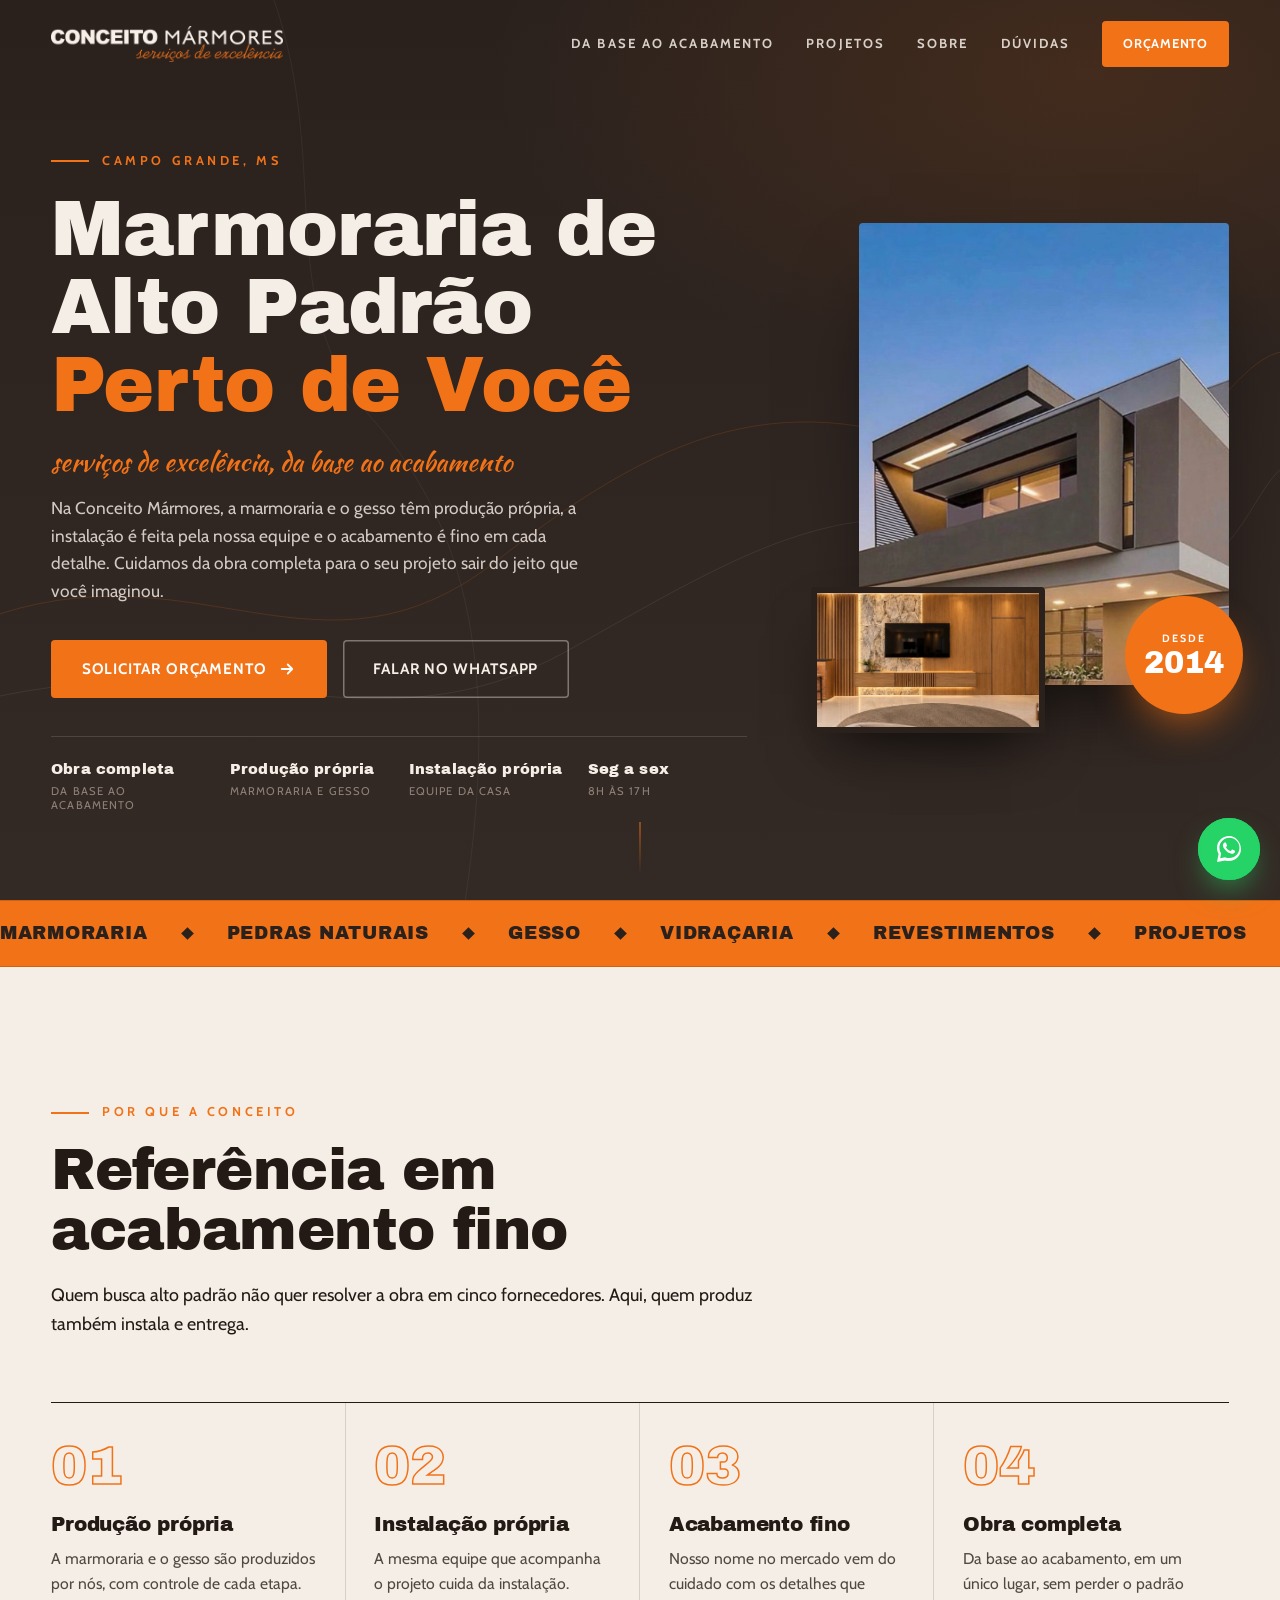
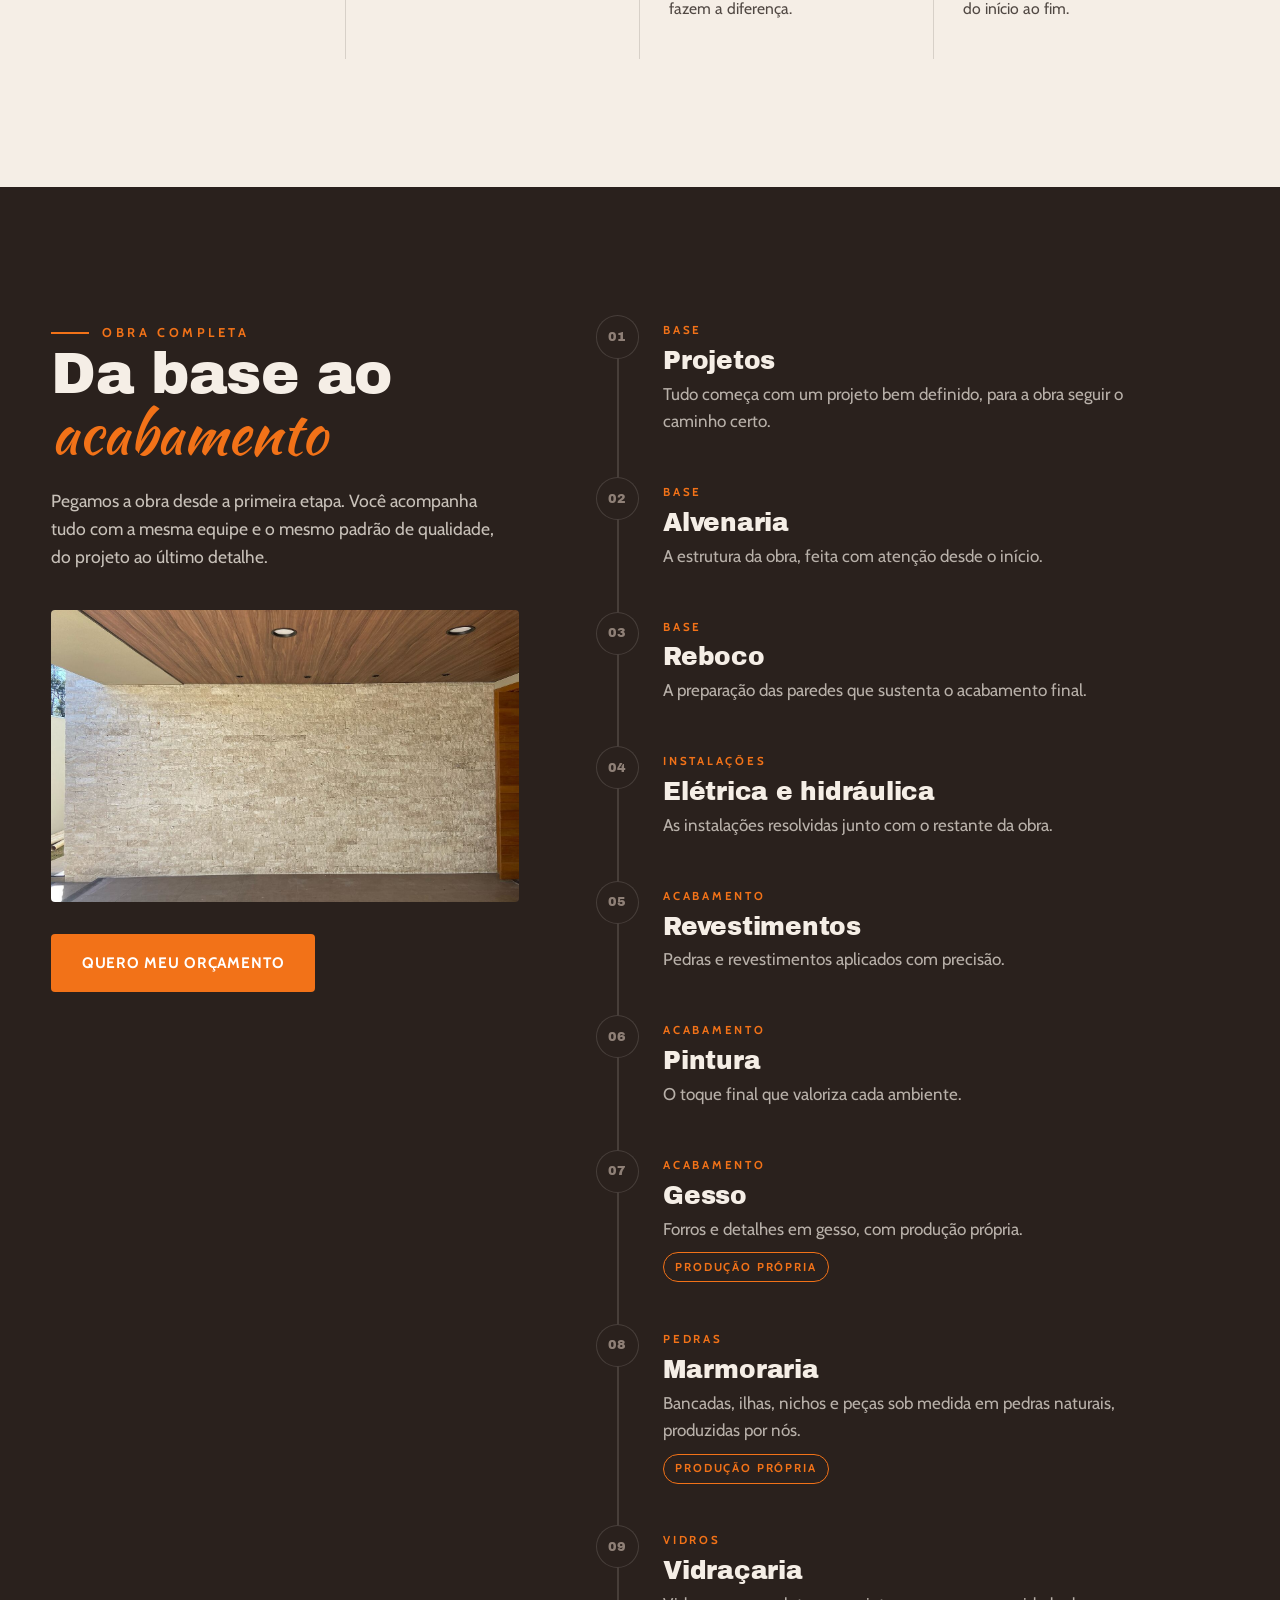
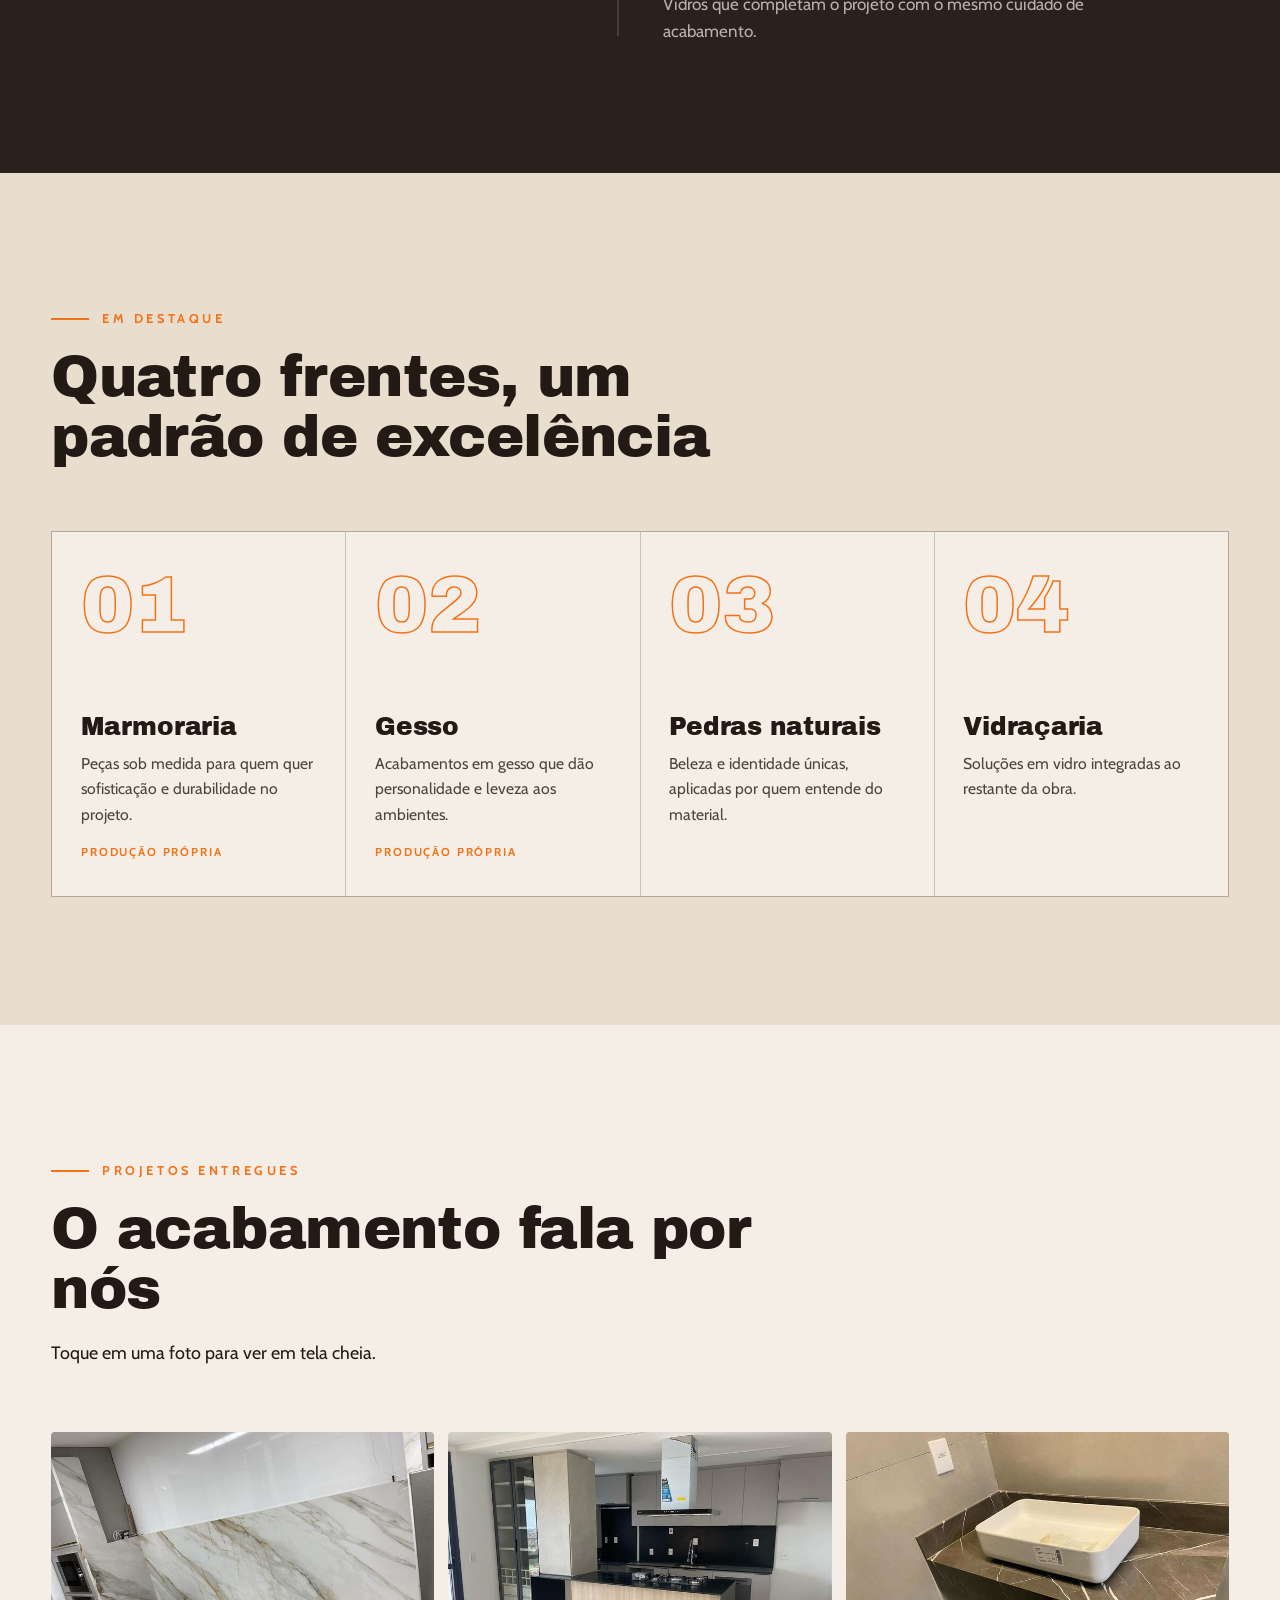
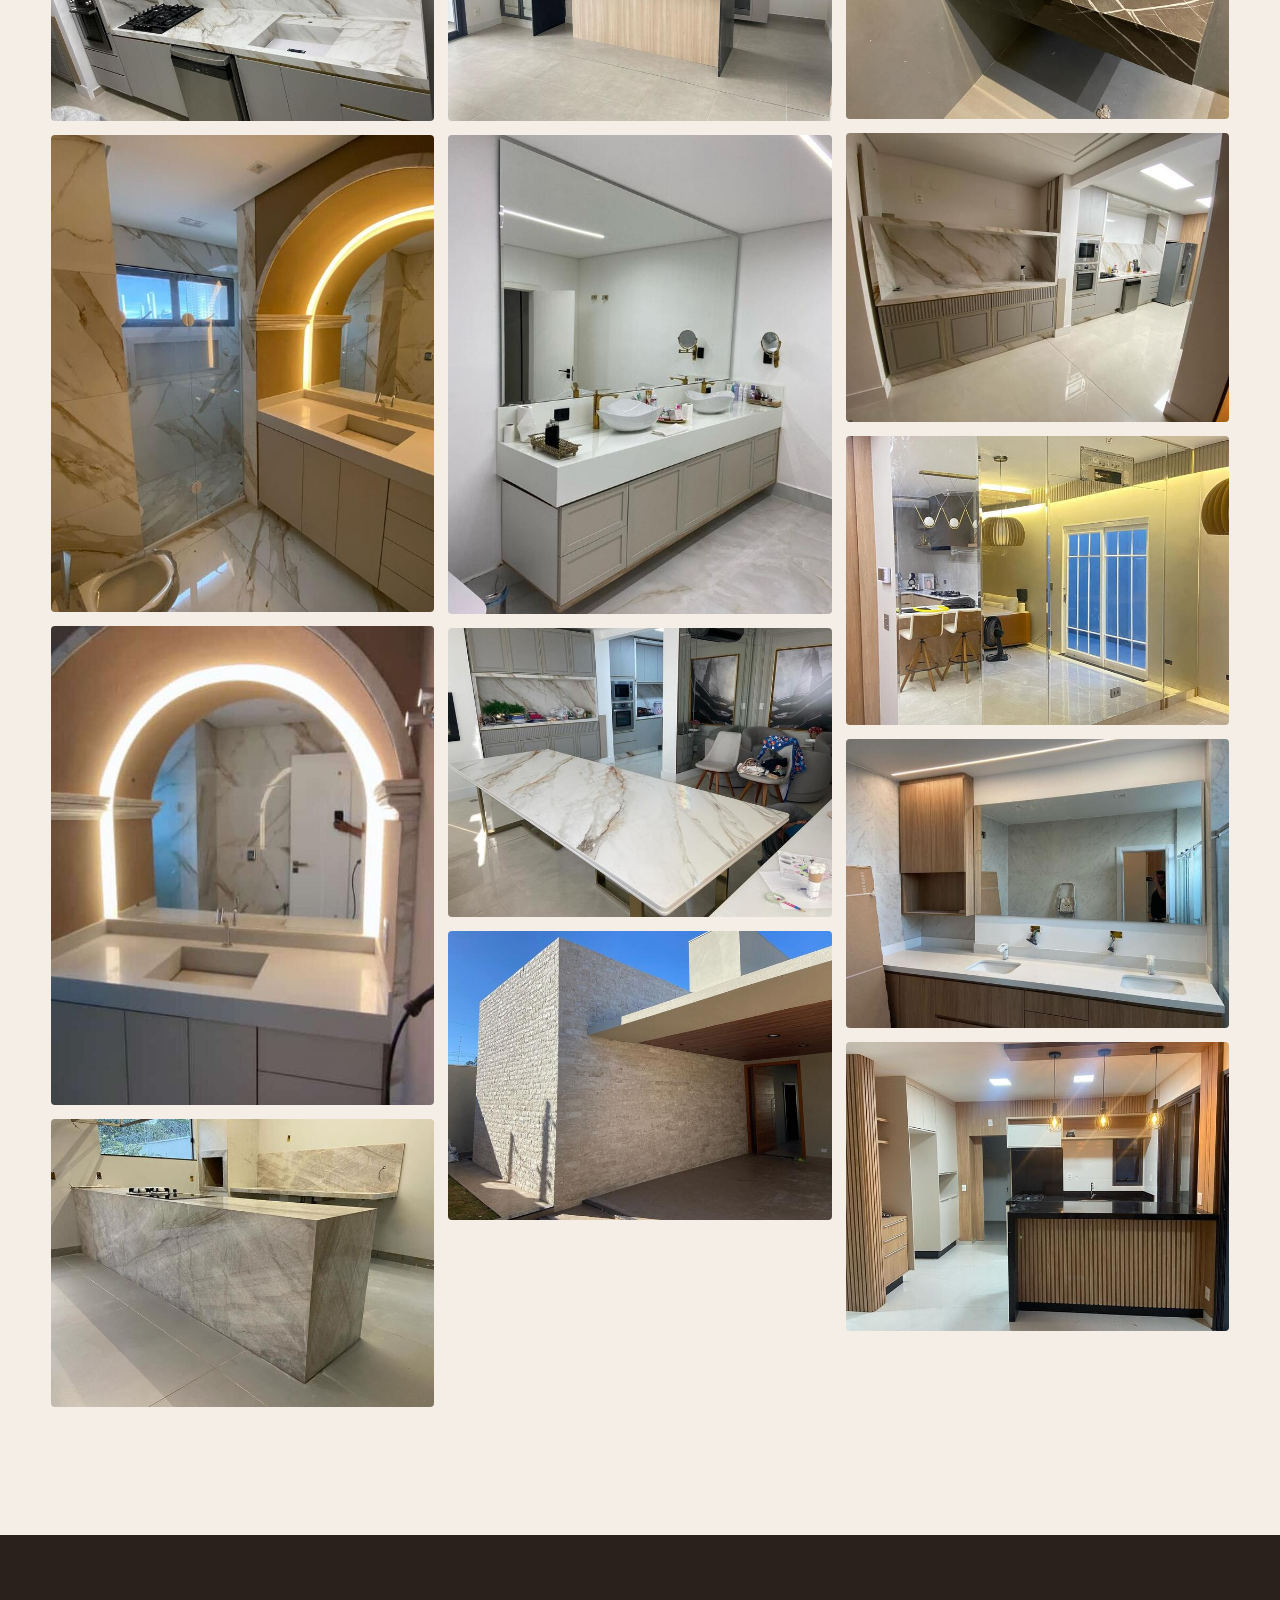
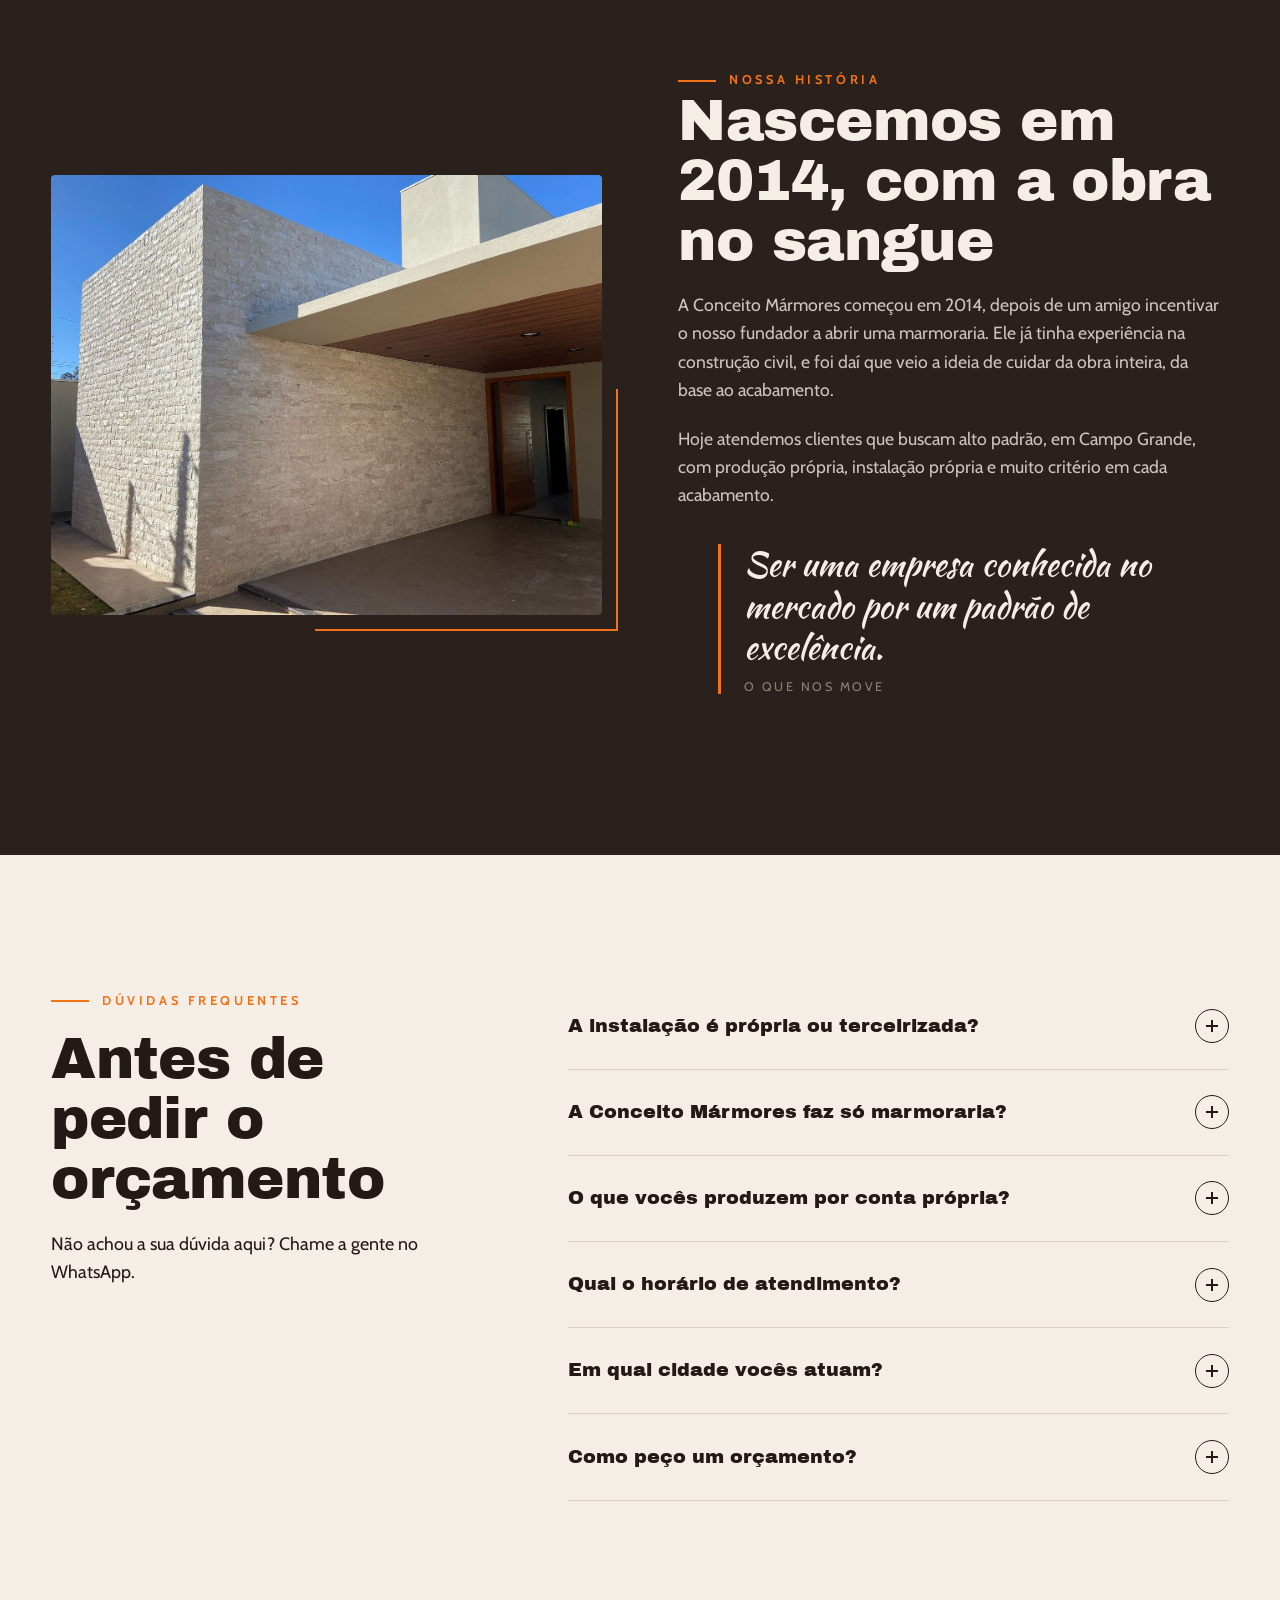
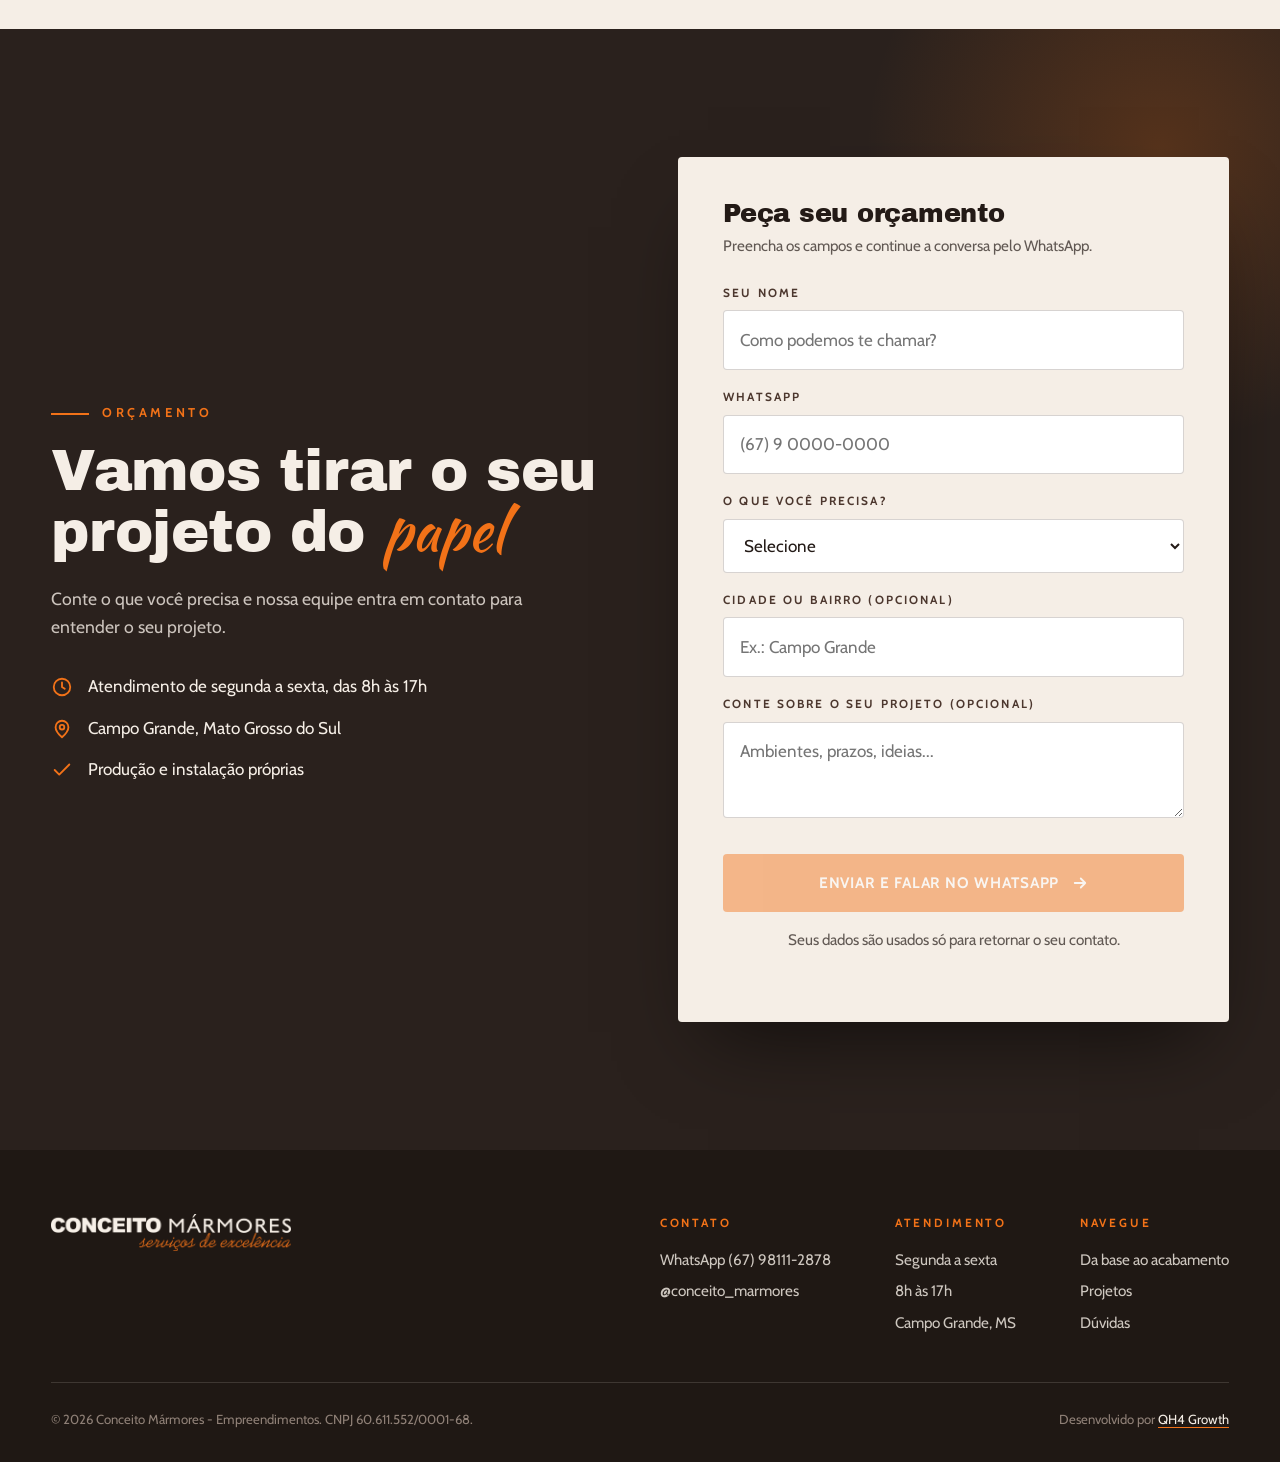
==== index.html @ f8ea87e0 "Add files via upload" ====
<!DOCTYPE html>
<html lang="pt-BR">
<head>
<meta charset="utf-8">
<meta name="viewport" content="width=device-width, initial-scale=1">

<!-- ==========================================================
     [QH4 SLOT 1] GOOGLE TAG MANAGER (HEAD)
     COLE AQUI o script do GTM (o primeiro bloco que o GTM fornece).
     Exemplo:
     <script>(function(w,d,s,l,i){w[l]=w[l]||[];w[l].push({'gtm.start':
     new Date().getTime(),event:'gtm.js'});var f=d.getElementsByTagName(s)[0],
     j=d.createElement(s),dl=l!='dataLayer'?'&l='+l:'';j.async=true;j.src=
     'https://www.googletagmanager.com/gtm.js?id='+i+dl;f.parentNode.insertBefore(j,f);
     })(window,document,'script','dataLayer','GTM-XXXXXXX');</script>
     ========================================================== -->

<!-- ==========================================================
     [QH4 SLOT 2] VERIFICAÇÕES DE DOMÍNIO
     COLE AQUI as metas de verificação (Google Search Console, Meta Business, etc.).
     Exemplo:
     <meta name="google-site-verification" content="XXXXXXXXXXXXXXXX">
     <meta name="facebook-domain-verification" content="XXXXXXXXXXXXXXXX">
     ========================================================== -->

<!-- ==========================================================
     [QH4 SLOT 3] META PIXEL (direto, só se NÃO usar o GTM)
     COLE AQUI o código base do Pixel.
     Exemplo:
     <script>!function(f,b,e,v,n,t,s){...}(window,document,'script','https://connect.facebook.net/en_US/fbevents.js');
     fbq('init','000000000000000');fbq('track','PageView');</script>
     ========================================================== -->

<!-- ==========================================================
     [QH4 SLOT 4] GTAG GOOGLE ADS / GA4 (direto, só se NÃO usar o GTM)
     COLE AQUI o snippet do gtag.
     Exemplo:
     <script async src="https://www.googletagmanager.com/gtag/js?id=AW-XXXXXXXXX"></script>
     <script>window.dataLayer=window.dataLayer||[];function gtag(){dataLayer.push(arguments)}
     gtag('js',new Date());gtag('config','AW-XXXXXXXXX');</script>
     ========================================================== -->

<title>Marmoraria de Alto Padrão em Campo Grande MS | Conceito Mármores</title>
<meta name="description" content="Marmoraria de alto padrão perto de você em Campo Grande, MS. Conceito Mármores: produção própria, instalação própria e obra completa da base ao acabamento. Peça seu orçamento.">
<link rel="canonical" href="https://www.conceitomarmores.com.br/">
<meta name="robots" content="index, follow, max-image-preview:large">
<meta name="theme-color" content="#2a211d">
<meta name="author" content="Conceito Mármores">

<!-- Open Graph / Twitter -->
<meta property="og:type" content="website">
<meta property="og:locale" content="pt_BR">
<meta property="og:site_name" content="Conceito Mármores">
<meta property="og:title" content="Marmoraria de Alto Padrão em Campo Grande MS | Conceito Mármores">
<meta property="og:description" content="Produção própria, instalação própria e obra completa da base ao acabamento. Peça seu orçamento com a Conceito Mármores.">
<meta property="og:url" content="https://www.conceitomarmores.com.br/">
<meta property="og:image" content="https://www.conceitomarmores.com.br/assets/img/og-image.jpg">
<meta property="og:image:width" content="1200">
<meta property="og:image:height" content="630">
<meta property="og:image:alt" content="Conceito Mármores, serviços de excelência em Campo Grande MS">
<meta name="twitter:card" content="summary_large_image">
<meta name="twitter:title" content="Marmoraria de Alto Padrão em Campo Grande MS | Conceito Mármores">
<meta name="twitter:description" content="Produção própria, instalação própria e obra completa da base ao acabamento.">
<meta name="twitter:image" content="https://www.conceitomarmores.com.br/assets/img/og-image.jpg">

<link rel="icon" type="image/svg+xml" href="assets/img/favicon.svg">
<link rel="icon" type="image/png" sizes="32x32" href="assets/img/favicon-32.png">
<link rel="apple-touch-icon" href="assets/img/apple-touch-icon.png">
<link rel="manifest" href="site.webmanifest">

<link rel="preconnect" href="https://fonts.googleapis.com">
<link rel="preconnect" href="https://fonts.gstatic.com" crossorigin>
<link href="https://fonts.googleapis.com/css2?family=Archivo+Black&family=Cabin:wght@400;500;700&family=Kaushan+Script&display=swap" rel="stylesheet">
<link rel="preload" as="image" href="assets/img/fachada-alto-padrao.jpg" fetchpriority="high">
<link rel="stylesheet" href="assets/css/style.css">

<script type="application/ld+json">
{
  "@context": "https://schema.org",
  "@type": "HomeAndConstructionBusiness",
  "name": "Conceito Mármores",
  "alternateName": "Conceito Mármores - Empreendimentos",
  "description": "Marmoraria de alto padrão em Campo Grande, MS, com produção própria, instalação própria e obra completa da base ao acabamento.",
  "url": "https://www.conceitomarmores.com.br/",
  "logo": "https://www.conceitomarmores.com.br/assets/img/logo-conceito-marmores.png",
  "image": "https://www.conceitomarmores.com.br/assets/img/og-image.jpg",
  "telephone": "+55-67-98111-2878",
  "foundingDate": "2014",
  "taxID": "60.611.552/0001-68",
  "address": { "@type": "PostalAddress", "addressLocality": "Campo Grande", "addressRegion": "MS", "addressCountry": "BR" },
  "areaServed": { "@type": "City", "name": "Campo Grande" },
  "openingHoursSpecification": [{ "@type": "OpeningHoursSpecification", "dayOfWeek": ["Monday","Tuesday","Wednesday","Thursday","Friday"], "opens": "08:00", "closes": "17:00" }],
  "sameAs": ["https://www.instagram.com/conceito_marmores/"],
  "knowsAbout": ["Marmoraria", "Pedras naturais", "Gesso", "Vidraçaria", "Revestimentos"]
}
</script>
<script type="application/ld+json">
{
  "@context": "https://schema.org",
  "@type": "FAQPage",
  "mainEntity": [
    { "@type": "Question", "name": "A instalação é própria ou terceirizada?", "acceptedAnswer": { "@type": "Answer", "text": "A instalação é própria. A equipe da Conceito Mármores cuida da instalação, o que mantém o acabamento fino do início ao fim." } },
    { "@type": "Question", "name": "A Conceito Mármores faz só marmoraria?", "acceptedAnswer": { "@type": "Answer", "text": "Não. Além da marmoraria, atuamos na obra completa, da base ao acabamento: projetos, alvenaria, reboco, revestimentos, elétrica, hidráulica, pintura, gesso, marmoraria e vidraçaria." } },
    { "@type": "Question", "name": "O que a Conceito Mármores produz por conta própria?", "acceptedAnswer": { "@type": "Answer", "text": "A marmoraria e o gesso têm produção própria." } },
    { "@type": "Question", "name": "Qual o horário de atendimento?", "acceptedAnswer": { "@type": "Answer", "text": "Atendemos de segunda a sexta, das 8h às 17h." } },
    { "@type": "Question", "name": "Em qual cidade a Conceito Mármores atua?", "acceptedAnswer": { "@type": "Answer", "text": "Somos de Campo Grande, Mato Grosso do Sul." } },
    { "@type": "Question", "name": "Como peço um orçamento?", "acceptedAnswer": { "@type": "Answer", "text": "Preencha o formulário da página ou chame no WhatsApp. Nossa equipe responde com as próximas etapas." } }
  ]
}
</script>
</head>
<body>

<!-- ==========================================================
     [QH4 SLOT 5] GOOGLE TAG MANAGER (NOSCRIPT)
     COLE AQUI o bloco <noscript> do GTM, logo após a abertura do body.
     Exemplo:
     <noscript><iframe src="https://www.googletagmanager.com/ns.html?id=GTM-XXXXXXX"
     height="0" width="0" style="display:none;visibility:hidden"></iframe></noscript>
     ========================================================== -->

<header class="header">
  <div class="wrap header__in">
    <a class="header__logo" href="#topo" aria-label="Conceito Mármores, ir para o topo">
      <img src="assets/img/logo-conceito-marmores-claro.png" alt="Conceito Mármores, serviços de excelência" width="1000" height="153">
    </a>
    <button class="burger" aria-label="Abrir menu" aria-expanded="false" aria-controls="menu"><span></span><span></span><span></span></button>
    <nav class="nav" id="menu" aria-label="Principal">
      <a href="#servicos">Da base ao acabamento</a>
      <a href="#projetos">Projetos</a>
      <a href="#sobre">Sobre</a>
      <a href="#duvidas">Dúvidas</a>
      <a class="btn" href="#orcamento">Orçamento</a>
    </nav>
  </div>
</header>

<main id="topo">

  <!-- HERO -->
  <section class="hero">
    <svg class="vein" viewBox="0 0 1440 900" preserveAspectRatio="none" aria-hidden="true">
      <path d="M-20 620 C 220 540, 360 700, 560 560 S 900 380, 1120 470 S 1380 300, 1480 360"/>
      <path d="M-20 700 C 260 640, 420 760, 640 650 S 980 470, 1200 560 S 1400 420, 1480 470"/>
      <path d="M300 -20 C 380 160, 300 300, 420 420 S 560 700, 520 920"/>
    </svg>
    <div class="wrap hero__grid">
      <div class="hero__txt">
        <span class="eyebrow rv">Campo Grande, MS</span>
        <h1 class="rv" style="--d:.1s">Marmoraria de Alto Padrão <em>Perto de Você</em></h1>
        <span class="hero__loc rv" style="--d:.2s">serviços de excelência, da base ao acabamento</span>
        <p class="hero__sub rv" style="--d:.28s">Na Conceito Mármores, a marmoraria e o gesso têm produção própria, a instalação é feita pela nossa equipe e o acabamento é fino em cada detalhe. Cuidamos da obra completa para o seu projeto sair do jeito que você imaginou.</p>
        <div class="hero__cta rv" style="--d:.36s">
          <a class="btn" href="#orcamento">Solicitar orçamento
            <svg viewBox="0 0 24 24" fill="none" stroke="currentColor" stroke-width="2.4" stroke-linecap="round" stroke-linejoin="round" aria-hidden="true"><path d="M5 12h14M13 6l6 6-6 6"/></svg>
          </a>
          <a class="btn btn--ghost" href="#" data-wa="hero">Falar no WhatsApp</a>
        </div>
        <div class="hero__facts rv" style="--d:.46s">
          <div class="fact"><b>Obra completa</b><span>Da base ao acabamento</span></div>
          <div class="fact"><b>Produção própria</b><span>Marmoraria e gesso</span></div>
          <div class="fact"><b>Instalação própria</b><span>Equipe da casa</span></div>
          <div class="fact"><b>Seg a sex</b><span>8h às 17h</span></div>
        </div>
      </div>
      <div class="hero__media rv rv--r" style="--d:.2s">
        <div class="hero__main">
          <img src="assets/img/fachada-alto-padrao.jpg" alt="Fachada de residência de alto padrão com revestimento em pedra, obra da Conceito Mármores" width="1165" height="1400" fetchpriority="high">
          <span class="hero__frame"></span>
        </div>
        <div class="hero__card">
          <img src="assets/img/sala-madeira.jpg" alt="Sala com painel de madeira e pedra iluminada, projeto da Conceito Mármores" width="1147" height="601" loading="lazy">
        </div>
        <div class="hero__badge" aria-hidden="true"><small>desde</small><strong>2014</strong></div>
      </div>
    </div>
    <span class="scroll-hint" aria-hidden="true"></span>
  </section>

  <!-- MARQUEE -->
  <div class="marquee" aria-hidden="true">
    <div class="marquee__track">
      <div class="marquee__item">Marmoraria <i></i> Pedras naturais <i></i> Gesso <i></i> Vidraçaria <i></i> Revestimentos <i></i> Projetos <i></i> Obra completa <i></i> Acabamento fino <i></i></div>
      <div class="marquee__item">Marmoraria <i></i> Pedras naturais <i></i> Gesso <i></i> Vidraçaria <i></i> Revestimentos <i></i> Projetos <i></i> Obra completa <i></i> Acabamento fino <i></i></div>
    </div>
  </div>

  <!-- DIFERENCIAIS -->
  <section class="sec sec--cream" id="diferenciais">
    <div class="wrap">
      <div class="sec__head">
        <span class="eyebrow rv">Por que a Conceito</span>
        <h2 class="rv" style="--d:.1s">Referência em acabamento fino</h2>
        <p class="rv" style="--d:.2s">Quem busca alto padrão não quer resolver a obra em cinco fornecedores. Aqui, quem produz também instala e entrega.</p>
      </div>
      <div class="diffs">
        <article class="diff rv"><div class="diff__n">01</div><h3>Produção própria</h3><p>A marmoraria e o gesso são produzidos por nós, com controle de cada etapa.</p></article>
        <article class="diff rv" style="--d:.1s"><div class="diff__n">02</div><h3>Instalação própria</h3><p>A mesma equipe que acompanha o projeto cuida da instalação.</p></article>
        <article class="diff rv" style="--d:.2s"><div class="diff__n">03</div><h3>Acabamento fino</h3><p>Nosso nome no mercado vem do cuidado com os detalhes que fazem a diferença.</p></article>
        <article class="diff rv" style="--d:.3s"><div class="diff__n">04</div><h3>Obra completa</h3><p>Da base ao acabamento, em um único lugar, sem perder o padrão do início ao fim.</p></article>
      </div>
    </div>
  </section>

  <!-- DA BASE AO ACABAMENTO -->
  <section class="sec build" id="servicos">
    <div class="wrap build__grid">
      <div class="build__sticky">
        <span class="eyebrow rv">Obra completa</span>
        <h2 class="rv" style="--d:.1s">Da base ao <span class="script">acabamento</span></h2>
        <p class="rv" style="--d:.2s">Pegamos a obra desde a primeira etapa. Você acompanha tudo com a mesma equipe e o mesmo padrão de qualidade, do projeto ao último detalhe.</p>
        <div class="build__photo rv" style="--d:.2s">
          <img src="assets/img/parede-pedra-forro-madeira.jpg" alt="Parede de pedra com forro de madeira, acabamento da Conceito Mármores" width="1400" height="1055" loading="lazy">
        </div>
        <a class="btn rv" href="#orcamento" style="--d:.3s">Quero meu orçamento</a>
      </div>
      <div class="steps">
        <span class="steps__fill"></span>
        <div class="step"><span class="step__dot">01</span><span class="step__tag">Base</span><h3>Projetos</h3><p>Tudo começa com um projeto bem definido, para a obra seguir o caminho certo.</p></div>
        <div class="step"><span class="step__dot">02</span><span class="step__tag">Base</span><h3>Alvenaria</h3><p>A estrutura da obra, feita com atenção desde o início.</p></div>
        <div class="step"><span class="step__dot">03</span><span class="step__tag">Base</span><h3>Reboco</h3><p>A preparação das paredes que sustenta o acabamento final.</p></div>
        <div class="step"><span class="step__dot">04</span><span class="step__tag">Instalações</span><h3>Elétrica e hidráulica</h3><p>As instalações resolvidas junto com o restante da obra.</p></div>
        <div class="step"><span class="step__dot">05</span><span class="step__tag">Acabamento</span><h3>Revestimentos</h3><p>Pedras e revestimentos aplicados com precisão.</p></div>
        <div class="step"><span class="step__dot">06</span><span class="step__tag">Acabamento</span><h3>Pintura</h3><p>O toque final que valoriza cada ambiente.</p></div>
        <div class="step"><span class="step__dot">07</span><span class="step__tag">Acabamento</span><h3>Gesso</h3><p>Forros e detalhes em gesso, com produção própria.</p><span class="step__own">Produção própria</span></div>
        <div class="step"><span class="step__dot">08</span><span class="step__tag">Pedras</span><h3>Marmoraria</h3><p>Bancadas, ilhas, nichos e peças sob medida em pedras naturais, produzidas por nós.</p><span class="step__own">Produção própria</span></div>
        <div class="step"><span class="step__dot">09</span><span class="step__tag">Vidros</span><h3>Vidraçaria</h3><p>Vidros que completam o projeto com o mesmo cuidado de acabamento.</p></div>
      </div>
    </div>
  </section>

  <!-- QUATRO FRENTES -->
  <section class="sec sec--sand" id="frentes">
    <div class="wrap">
      <div class="sec__head">
        <span class="eyebrow rv">Em destaque</span>
        <h2 class="rv" style="--d:.1s">Quatro frentes, um padrão de excelência</h2>
      </div>
      <div class="fronts">
        <article class="front rv"><span class="front__n">01</span><div><h3>Marmoraria</h3><p>Peças sob medida para quem quer sofisticação e durabilidade no projeto.</p><span class="front__tag">Produção própria</span></div></article>
        <article class="front rv" style="--d:.1s"><span class="front__n">02</span><div><h3>Gesso</h3><p>Acabamentos em gesso que dão personalidade e leveza aos ambientes.</p><span class="front__tag">Produção própria</span></div></article>
        <article class="front rv" style="--d:.2s"><span class="front__n">03</span><div><h3>Pedras naturais</h3><p>Beleza e identidade únicas, aplicadas por quem entende do material.</p></div></article>
        <article class="front rv" style="--d:.3s"><span class="front__n">04</span><div><h3>Vidraçaria</h3><p>Soluções em vidro integradas ao restante da obra.</p></div></article>
      </div>
    </div>
  </section>

  <!-- GALERIA -->
  <section class="sec sec--cream" id="projetos">
    <div class="wrap">
      <div class="sec__head">
        <span class="eyebrow rv">Projetos entregues</span>
        <h2 class="rv" style="--d:.1s">O acabamento fala por nós</h2>
        <p class="rv" style="--d:.2s">Toque em uma foto para ver em tela cheia.</p>
      </div>
      <div class="gallery">
        <button class="gallery__item rv" data-full="assets/img/cozinha-calacatta.jpg"><img src="assets/img/thumbs/cozinha-calacatta.jpg" alt="Cozinha com revestimento e bancada em pedra clara de veios dourados" width="720" height="543" loading="lazy"></button>
        <button class="gallery__item rv" data-full="assets/img/banheiro-marmore-arco.jpg"><img src="assets/img/thumbs/banheiro-marmore-arco.jpg" alt="Banheiro com revestimento em pedra e espelho em arco iluminado" width="578" height="720" loading="lazy"></button>
        <button class="gallery__item rv" data-full="assets/img/lavabo-arco-iluminado.jpg"><img src="assets/img/thumbs/lavabo-arco-iluminado.jpg" alt="Lavabo com arco iluminado e bancada clara" width="576" height="720" loading="lazy"></button>
        <button class="gallery__item rv" data-full="assets/img/ilha-quartzito.jpg"><img src="assets/img/thumbs/ilha-quartzito.jpg" alt="Ilha de cozinha revestida em pedra natural" width="720" height="540" loading="lazy"></button>
        <button class="gallery__item rv" data-full="assets/img/cozinha-ilha-preta.jpg"><img src="assets/img/thumbs/cozinha-ilha-preta.jpg" alt="Cozinha com ilha em pedra escura e armários claros" width="720" height="543" loading="lazy"></button>
        <button class="gallery__item rv" data-full="assets/img/banheiro-bancada-dupla.jpg"><img src="assets/img/thumbs/banheiro-bancada-dupla.jpg" alt="Banheiro com bancada dupla e espelho amplo" width="576" height="720" loading="lazy"></button>
        <button class="gallery__item rv" data-full="assets/img/mesa-calacatta.jpg"><img src="assets/img/thumbs/mesa-calacatta.jpg" alt="Mesa em pedra clara com veios dourados" width="720" height="543" loading="lazy"></button>
        <button class="gallery__item rv" data-full="assets/img/fachada-revestimento-pedra.jpg"><img src="assets/img/thumbs/fachada-revestimento-pedra.jpg" alt="Fachada com revestimento em pedra e beiral de madeira" width="720" height="543" loading="lazy"></button>
        <button class="gallery__item rv" data-full="assets/img/cuba-apoio-pietra.jpg"><img src="assets/img/thumbs/cuba-apoio-pietra.jpg" alt="Bancada de pedra escura com veios e cuba de apoio" width="720" height="540" loading="lazy"></button>
        <button class="gallery__item rv" data-full="assets/img/cozinha-nicho-marmore.jpg"><img src="assets/img/thumbs/cozinha-nicho-marmore.jpg" alt="Cozinha com nicho e bancada em pedra clara" width="720" height="543" loading="lazy"></button>
        <button class="gallery__item rv" data-full="assets/img/sala-vidro-integrada.jpg"><img src="assets/img/thumbs/sala-vidro-integrada.jpg" alt="Ambiente integrado com vidros e iluminação" width="720" height="543" loading="lazy"></button>
        <button class="gallery__item rv" data-full="assets/img/banheiro-bancada-branca.jpg"><img src="assets/img/thumbs/banheiro-bancada-branca.jpg" alt="Banheiro com bancada branca e nicho em pedra" width="720" height="543" loading="lazy"></button>
        <button class="gallery__item rv" data-full="assets/img/cozinha-ripado.jpg"><img src="assets/img/thumbs/cozinha-ripado.jpg" alt="Cozinha com bancada em pedra escura e painel ripado" width="720" height="543" loading="lazy"></button>
      </div>
    </div>
  </section>

  <!-- SOBRE -->
  <section class="sec" id="sobre">
    <div class="wrap about__grid">
      <div class="about__img rv rv--l">
        <img src="assets/img/fachada-revestimento-pedra.jpg" alt="Fachada com revestimento em pedra, projeto da Conceito Mármores" width="1400" height="1055" loading="lazy">
      </div>
      <div class="about__txt">
        <span class="eyebrow rv">Nossa história</span>
        <h2 class="rv" style="--d:.1s">Nascemos em 2014, com a obra no sangue</h2>
        <p class="rv" style="--d:.2s">A Conceito Mármores começou em 2014, depois de um amigo incentivar o nosso fundador a abrir uma marmoraria. Ele já tinha experiência na construção civil, e foi daí que veio a ideia de cuidar da obra inteira, da base ao acabamento.</p>
        <p class="rv" style="--d:.28s">Hoje atendemos clientes que buscam alto padrão, em Campo Grande, com produção própria, instalação própria e muito critério em cada acabamento.</p>
        <blockquote class="about__quote rv" style="--d:.36s">Ser uma empresa conhecida no mercado por um padrão de excelência.<small>O que nos move</small></blockquote>
      </div>
    </div>
  </section>

  <!-- FAQ -->
  <section class="sec sec--cream" id="duvidas">
    <div class="wrap faq-grid">
      <div class="sec__head">
        <span class="eyebrow rv">Dúvidas frequentes</span>
        <h2 class="rv" style="--d:.1s">Antes de pedir o orçamento</h2>
        <p class="rv" style="--d:.2s">Não achou a sua dúvida aqui? Chame a gente no WhatsApp.</p>
      </div>
      <div class="faq rv">
        <details><summary>A instalação é própria ou terceirizada?<i></i></summary><div class="ans">A instalação é própria. A equipe da Conceito Mármores cuida da instalação, o que mantém o acabamento fino do início ao fim.</div></details>
        <details><summary>A Conceito Mármores faz só marmoraria?<i></i></summary><div class="ans">Não. Além da marmoraria, atuamos na obra completa, da base ao acabamento: projetos, alvenaria, reboco, revestimentos, elétrica, hidráulica, pintura, gesso, marmoraria e vidraçaria.</div></details>
        <details><summary>O que vocês produzem por conta própria?<i></i></summary><div class="ans">A marmoraria e o gesso têm produção própria.</div></details>
        <details><summary>Qual o horário de atendimento?<i></i></summary><div class="ans">Atendemos de segunda a sexta, das 8h às 17h.</div></details>
        <details><summary>Em qual cidade vocês atuam?<i></i></summary><div class="ans">Somos de Campo Grande, Mato Grosso do Sul.</div></details>
        <details><summary>Como peço um orçamento?<i></i></summary><div class="ans">Preencha o formulário desta página ou chame no WhatsApp. Nossa equipe responde com as próximas etapas.</div></details>
      </div>
    </div>
  </section>

  <!-- CONTATO -->
  <section class="sec contact" id="orcamento">
    <div class="wrap contact__grid">
      <div class="contact__txt">
        <span class="eyebrow rv">Orçamento</span>
        <h2 class="rv" style="--d:.1s">Vamos tirar o seu projeto do <span class="script">papel</span></h2>
        <p class="rv" style="--d:.2s">Conte o que você precisa e nossa equipe entra em contato para entender o seu projeto.</p>
        <ul class="contact__list rv" style="--d:.3s">
          <li><svg viewBox="0 0 24 24" fill="none" stroke="currentColor" stroke-width="2" stroke-linecap="round" stroke-linejoin="round" aria-hidden="true"><circle cx="12" cy="12" r="9"/><path d="M12 7v5l3 2"/></svg><span>Atendimento de segunda a sexta, das 8h às 17h</span></li>
          <li><svg viewBox="0 0 24 24" fill="none" stroke="currentColor" stroke-width="2" stroke-linecap="round" stroke-linejoin="round" aria-hidden="true"><path d="M12 21s7-6.2 7-11a7 7 0 1 0-14 0c0 4.8 7 11 7 11z"/><circle cx="12" cy="10" r="2.5"/></svg><span>Campo Grande, Mato Grosso do Sul</span></li>
          <li><svg viewBox="0 0 24 24" fill="none" stroke="currentColor" stroke-width="2" stroke-linecap="round" stroke-linejoin="round" aria-hidden="true"><path d="M20 6 9 17l-5-5"/></svg><span>Produção e instalação próprias</span></li>
        </ul>
      </div>
      <form class="form rv" id="form-lead" novalidate>
        <h3>Peça seu orçamento</h3>
        <p>Preencha os campos e continue a conversa pelo WhatsApp.</p>
        <div class="field"><label for="f-nome">Seu nome</label><input id="f-nome" name="nome" type="text" autocomplete="name" required minlength="3" placeholder="Como podemos te chamar?"></div>
        <div class="field"><label for="f-whats">WhatsApp</label><input id="f-whats" name="whatsapp" type="tel" inputmode="tel" autocomplete="tel" required pattern="\(\d{2}\) \d{4,5}-\d{4}" placeholder="(67) 9 0000-0000"></div>
        <div class="field"><label for="f-servico">O que você precisa?</label>
          <select id="f-servico" name="servico" required>
            <option value="" selected disabled>Selecione</option>
            <option>Marmoraria</option>
            <option>Obra completa</option>
            <option>Pedras naturais</option>
            <option>Gesso</option>
            <option>Vidraçaria</option>
            <option>Revestimentos</option>
            <option>Outro</option>
          </select>
        </div>
        <div class="field"><label for="f-cidade">Cidade ou bairro (opcional)</label><input id="f-cidade" name="cidade" type="text" autocomplete="address-level2" placeholder="Ex.: Campo Grande"></div>
        <div class="field"><label for="f-msg">Conte sobre o seu projeto (opcional)</label><textarea id="f-msg" name="mensagem" placeholder="Ambientes, prazos, ideias..."></textarea></div>
        <div class="hp" aria-hidden="true"><label for="f-site">Não preencha</label><input id="f-site" name="site" type="text" tabindex="-1" autocomplete="off"></div>
        <button class="btn" type="submit" disabled><span>Enviar e falar no WhatsApp</span>
          <svg viewBox="0 0 24 24" fill="none" stroke="currentColor" stroke-width="2.4" stroke-linecap="round" stroke-linejoin="round" aria-hidden="true"><path d="M5 12h14M13 6l6 6-6 6"/></svg>
        </button>
        <p class="form__note">Seus dados são usados só para retornar o seu contato.</p>
      </form>
    </div>
  </section>
</main>

<footer class="footer">
  <div class="wrap">
    <div class="footer__top">
      <div class="footer__logo">
        <img src="assets/img/logo-conceito-marmores-claro.png" alt="Conceito Mármores, serviços de excelência" width="1000" height="153" loading="lazy">
      </div>
      <div class="footer__cols">
        <div><h4>Contato</h4><ul><li><a href="#" data-wa="rodape">WhatsApp (67) 98111-2878</a></li><li><a href="https://www.instagram.com/conceito_marmores/" target="_blank" rel="noopener">@conceito_marmores</a></li></ul></div>
        <div><h4>Atendimento</h4><ul><li>Segunda a sexta</li><li>8h às 17h</li><li>Campo Grande, MS</li></ul></div>
        <div><h4>Navegue</h4><ul><li><a href="#servicos">Da base ao acabamento</a></li><li><a href="#projetos">Projetos</a></li><li><a href="#duvidas">Dúvidas</a></li></ul></div>
      </div>
    </div>
    <div class="footer__bottom">
      <span>© 2026 Conceito Mármores - Empreendimentos. CNPJ 60.611.552/0001-68.</span>
      <span>Desenvolvido por <a href="https://www.instagram.com/qh4growth/" target="_blank" rel="noopener">QH4 Growth</a></span>
    </div>
  </div>
</footer>

<a class="wa-float" href="#" data-wa="flutuante" aria-label="Chamar no WhatsApp">
  <svg viewBox="0 0 32 32" fill="currentColor" aria-hidden="true"><path d="M16.04 3C9.4 3 4 8.38 4 15.02c0 2.12.55 4.18 1.6 6L4 29l8.17-1.57a12.03 12.03 0 0 0 3.87.63C22.68 28.06 28 22.67 28 16.03 28 9.38 22.68 3 16.04 3zm0 22.04c-1.2 0-2.38-.2-3.5-.6l-.5-.17-4.85.93.96-4.7-.2-.5a9.97 9.97 0 0 1-1.54-5.31c0-5.5 4.5-9.97 10.03-9.97 5.53 0 10.02 4.48 10.02 9.98 0 5.5-4.5 10.34-9.92 10.34zm5.5-7.46c-.3-.15-1.78-.88-2.06-.98-.28-.1-.48-.15-.68.15-.2.3-.78.98-.95 1.18-.18.2-.35.22-.65.08-.3-.15-1.27-.47-2.42-1.5-.9-.8-1.5-1.78-1.67-2.08-.18-.3-.02-.46.13-.6.13-.14.3-.35.45-.52.15-.18.2-.3.3-.5.1-.2.05-.38-.02-.53-.08-.15-.68-1.65-.93-2.25-.25-.58-.5-.5-.68-.5l-.58-.01c-.2 0-.53.08-.8.38-.28.3-1.05 1.03-1.05 2.5s1.08 2.9 1.23 3.1c.15.2 2.1 3.2 5.08 4.5.7.3 1.26.48 1.7.62.72.23 1.37.2 1.88.12.58-.08 1.78-.73 2.03-1.43.25-.7.25-1.3.18-1.43-.08-.13-.28-.2-.58-.35z"/></svg>
</a>

<div class="lightbox" role="dialog" aria-modal="true" aria-label="Galeria de fotos">
  <button class="lb-close" aria-label="Fechar">&times;</button>
  <button class="lb-prev" aria-label="Foto anterior">&#8249;</button>
  <img alt="">
  <button class="lb-next" aria-label="Próxima foto">&#8250;</button>
  <span class="lb-count"></span>
</div>

<!-- ==========================================================
     [QH4 SLOT 6] SCRIPTS DE TERCEIROS (antes do </body>)
     COLE AQUI chat, heatmap (Clarity, Hotjar) ou qualquer outro script extra.
     Exemplo:
     <script>(function(c,l,a,r,i,t,y){...})(window,document,"clarity","script","XXXXXXXXXX");</script>
     ========================================================== -->

<script src="assets/js/tracking.js"></script>
<script src="assets/js/main.js" defer></script>
<script src="https://app-validacao-lp-sapp-validacao-lp.vercel.app/api/t" data-lp="lp-conceito-marmores" defer></script>
</body>
</html>
---- assets/css/style.css ----
/* ==========================================================
   Conceito Mármores | LP QH4 Growth
   Paleta tirada da logo: marrom #4C372E + laranja #F27218
   Tipografia: Archivo Black (logo), Cabin (humanista da logo), Kaushan Script (script da logo)
   ========================================================== */

:root {
  --choc: #2a211d;        /* escuro claro, tom carvão chocolate (não é preto absoluto) */
  --choc-2: #342a25;
  --choc-3: #41352f;
  --brown: #4c372e;       /* marrom da logo */
  --orange: #f27218;      /* laranja da logo */
  --orange-soft: #f6934a;
  --cream: #f5eee6;
  --sand: #e9ddce;
  --ink: #231a16;
  --muted: #8f8077;
  --line: rgba(245, 238, 230, .14);
  --line-dark: rgba(35, 26, 22, .14);
  --radius: 4px;
  --ease: cubic-bezier(.2, .7, .2, 1);
  --f-display: "Archivo Black", "Arial Black", Arial, sans-serif;
  --f-body: "Cabin", "Segoe UI", system-ui, sans-serif;
  --f-script: "Kaushan Script", "Brush Script MT", cursive;
}

*, *::before, *::after { box-sizing: border-box; }
html { scroll-behavior: smooth; -webkit-text-size-adjust: 100%; }
body {
  margin: 0;
  font-family: var(--f-body);
  font-size: 17px;
  line-height: 1.6;
  color: var(--cream);
  background: var(--choc);
  overflow-x: hidden;
}
img { max-width: 100%; height: auto; display: block; }
a { color: inherit; text-decoration: none; }
button { font: inherit; cursor: pointer; }
:focus-visible { outline: 2px solid var(--orange); outline-offset: 3px; }

.wrap { width: min(1200px, 92vw); margin-inline: auto; }

h1, h2, h3 { font-family: var(--f-display); font-weight: 400; line-height: 1.04; margin: 0; letter-spacing: -.01em; }
h2 { font-size: clamp(2rem, 4.6vw, 3.6rem); }
p { margin: 0; }

.script { font-family: var(--f-script); color: var(--orange); font-weight: 400; letter-spacing: 0; }
.eyebrow {
  display: inline-flex; align-items: center; gap: .8rem;
  font-size: .8rem; letter-spacing: .28em; text-transform: uppercase; font-weight: 700;
  color: var(--orange);
}
.eyebrow::before { content: ""; width: 38px; height: 2px; background: currentColor; }

/* ---------- Botões ---------- */
.btn {
  --bg: var(--orange); --fg: #fff;
  position: relative; display: inline-flex; align-items: center; justify-content: center; gap: .7rem;
  padding: 1.05rem 1.9rem; border: 0; border-radius: var(--radius);
  background: var(--bg); color: var(--fg);
  font-weight: 700; font-size: .95rem; letter-spacing: .06em; text-transform: uppercase;
  overflow: hidden; isolation: isolate;
  transition: transform .35s var(--ease), box-shadow .35s var(--ease), color .35s var(--ease);
}
.btn::before {
  content: ""; position: absolute; inset: 0; z-index: -1;
  background: var(--cream); transform: translateY(101%);
  transition: transform .45s var(--ease);
}
.btn:hover { transform: translateY(-3px); box-shadow: 0 14px 30px -12px rgba(242, 114, 24, .65); color: var(--ink); }
.btn:hover::before { transform: translateY(0); }
.btn svg { width: 18px; height: 18px; flex: none; transition: transform .35s var(--ease); }
.btn:hover svg { transform: translateX(4px); }
.btn--ghost { --bg: transparent; --fg: var(--cream); box-shadow: inset 0 0 0 1.5px rgba(245, 238, 230, .4); }
.btn--ghost:hover { box-shadow: inset 0 0 0 1.5px var(--cream); }
.btn--dark { --bg: var(--choc); --fg: var(--cream); }
.btn--dark::before { background: var(--orange); }
.btn--dark:hover { color: #fff; }
.btn[disabled] { opacity: .45; cursor: not-allowed; transform: none; box-shadow: none; }
.btn[disabled]::before { display: none; }

/* ---------- Header ---------- */
.header {
  position: fixed; inset: 0 0 auto 0; z-index: 50;
  transition: background .4s var(--ease), box-shadow .4s var(--ease), padding .4s var(--ease);
  padding: 1.3rem 0;
}
.header.is-solid {
  background: rgba(42, 33, 29, .92); backdrop-filter: blur(12px);
  box-shadow: 0 1px 0 var(--line); padding: .7rem 0;
}
.header__in { display: flex; align-items: center; justify-content: space-between; gap: 2rem; }
.header__logo img { width: clamp(168px, 20vw, 232px); }
.nav { display: flex; align-items: center; gap: 2rem; }
.nav a:not(.btn) {
  font-size: .82rem; letter-spacing: .16em; text-transform: uppercase; font-weight: 700; opacity: .85;
  position: relative; padding: .3rem 0;
}
.nav a:not(.btn)::after {
  content: ""; position: absolute; left: 0; bottom: -2px; height: 2px; width: 100%;
  background: var(--orange); transform: scaleX(0); transform-origin: left; transition: transform .35s var(--ease);
}
.nav a:not(.btn):hover { opacity: 1; }
.nav a:not(.btn):hover::after { transform: scaleX(1); }
.nav .btn { padding: .8rem 1.3rem; font-size: .8rem; }
.burger { display: none; background: none; border: 0; padding: .5rem; color: var(--cream); }
.burger span { display: block; width: 26px; height: 2px; background: currentColor; margin: 6px 0; transition: transform .3s var(--ease), opacity .3s; }
.burger[aria-expanded="true"] span:nth-child(1) { transform: translateY(8px) rotate(45deg); }
.burger[aria-expanded="true"] span:nth-child(2) { opacity: 0; }
.burger[aria-expanded="true"] span:nth-child(3) { transform: translateY(-8px) rotate(-45deg); }

/* ---------- Hero ---------- */
.hero {
  position: relative; min-height: 100svh; display: flex; align-items: center;
  padding: 8rem 0 4.5rem; overflow: hidden;
  background:
    radial-gradient(1000px 520px at 85% 8%, rgba(242, 114, 24, .12), transparent 60%),
    linear-gradient(180deg, var(--choc) 0%, var(--choc-2) 100%);
}
.vein { position: absolute; inset: 0; width: 100%; height: 100%; opacity: .5; pointer-events: none; }
.vein path { fill: none; stroke: var(--orange); stroke-width: 1; stroke-linecap: round; opacity: .35; }
.vein path:nth-child(2) { opacity: .16; stroke: var(--cream); }
.vein path:nth-child(3) { opacity: .12; stroke: var(--cream); }

.hero__grid { position: relative; display: grid; grid-template-columns: 1.25fr .75fr; gap: clamp(2rem, 5vw, 5rem); align-items: center; }
.hero h1 { font-size: clamp(2.5rem, 6vw, 5.6rem); margin: 1.2rem 0 1.2rem; line-height: 1.02; }
.hero h1 em { font-style: normal; color: var(--orange); display: block; }
.hero__loc { display: block; font-family: var(--f-script); font-size: clamp(1.25rem, 2vw, 1.6rem); color: var(--orange); margin-bottom: 1rem; line-height: 1.3; }
.hero__sub { max-width: 34rem; font-size: 1.08rem; color: rgba(245, 238, 230, .82); }
.hero__cta { display: flex; flex-wrap: wrap; gap: 1rem; margin-top: 2.2rem; }

.hero__facts { display: grid; grid-template-columns: repeat(4, 1fr); gap: 1.2rem; margin-top: 2.4rem; padding-top: 1.5rem; border-top: 1px solid var(--line); justify-content: start; }
.fact b { display: block; font-family: var(--f-display); font-size: .92rem; line-height: 1.2; margin-bottom: .3rem; font-weight: 400; color: var(--cream); letter-spacing: .01em; }
.fact span { font-size: .7rem; letter-spacing: .1em; line-height: 1.3; display: block; text-transform: uppercase; color: var(--muted); }

.hero__media { position: relative; padding: 0 0 3rem 3rem; max-width: 520px; justify-self: end; width: 100%; }
.hero__main {
  position: relative; border-radius: var(--radius); overflow: hidden; aspect-ratio: 4 / 5;
  box-shadow: 0 40px 80px -30px rgba(0, 0, 0, .7);
}
.hero__main img { width: 100%; height: 118%; object-fit: cover; will-change: transform; }
.hero__frame { position: absolute; inset: -18px 18px 18px -18px; border: 1.5px solid var(--orange); border-radius: var(--radius); z-index: -1; }
.hero__card {
  position: absolute; left: 0; bottom: 0; width: 56%; aspect-ratio: 16 / 10;
  border-radius: var(--radius); overflow: hidden; border: 6px solid var(--choc);
  box-shadow: 0 30px 60px -20px rgba(0, 0, 0, .65);
}
.hero__card img { width: 100%; height: 100%; object-fit: cover; }
.hero__badge {
  position: absolute; right: -14px; bottom: 1.2rem; z-index: 2;
  width: 118px; height: 118px; border-radius: 50%;
  background: var(--orange); color: #fff; display: grid; place-content: center; text-align: center;
  box-shadow: 0 18px 40px -12px rgba(242, 114, 24, .7);
  animation: spin-in 1s var(--ease) both .6s;
}
.hero__badge small { font-size: .66rem; letter-spacing: .2em; text-transform: uppercase; font-weight: 700; }
.hero__badge strong { font-family: var(--f-display); font-weight: 400; font-size: 1.9rem; line-height: 1; }
@keyframes spin-in { from { transform: scale(.4) rotate(-90deg); opacity: 0; } }

.scroll-hint { position: absolute; left: 50%; bottom: 1.6rem; width: 1px; height: 52px; background: linear-gradient(var(--orange), transparent); transform: translateX(-50%); animation: hint 2s infinite var(--ease); }
@keyframes hint { 0% { transform: translateX(-50%) scaleY(0); transform-origin: top; } 50% { transform: translateX(-50%) scaleY(1); transform-origin: top; } 51% { transform-origin: bottom; } 100% { transform: translateX(-50%) scaleY(0); transform-origin: bottom; } }

/* ---------- Marquee ---------- */
.marquee { background: var(--orange); color: var(--choc); overflow: hidden; padding: 1.1rem 0; border-block: 1px solid rgba(0, 0, 0, .15); }
.marquee__track { display: flex; width: max-content; animation: marquee 38s linear infinite; }
.marquee:hover .marquee__track { animation-play-state: paused; }
.marquee__item { display: inline-flex; align-items: center; gap: 2.2rem; padding-right: 2.2rem; font-family: var(--f-display); font-size: 1.15rem; text-transform: uppercase; letter-spacing: .04em; white-space: nowrap; }
.marquee__item i { width: 9px; height: 9px; background: var(--choc); transform: rotate(45deg); display: inline-block; }
@keyframes marquee { to { transform: translateX(-50%); } }

/* ---------- Seções ---------- */
section { position: relative; }
.sec { padding: clamp(5rem, 10vw, 9rem) 0; }
.sec--cream { background: var(--cream); color: var(--ink); }
.sec--cream .eyebrow { color: var(--orange); }
.sec--sand { background: var(--sand); color: var(--ink); }
.sec__head { max-width: 46rem; margin-bottom: clamp(2.5rem, 5vw, 4.5rem); }
.sec__head h2 { margin-top: 1.1rem; }
.sec__head p { margin-top: 1.3rem; font-size: 1.12rem; opacity: .8; }

/* Diferenciais: faixa de 4 em colunas com linha vertical */
.diffs { display: grid; grid-template-columns: repeat(4, 1fr); border-top: 1.5px solid var(--ink); }
.diff { padding: 2.2rem 1.8rem 2.4rem 0; border-right: 1px solid var(--line-dark); transition: background .4s var(--ease); }
.diff + .diff { padding-left: 1.8rem; }
.diff:last-child { border-right: 0; }
.diff__n { font-family: var(--f-display); font-size: 3.4rem; line-height: 1; color: transparent; -webkit-text-stroke: 1.5px var(--orange); transition: color .4s var(--ease); }
.diff:hover .diff__n { color: var(--orange); }
.diff h3 { font-size: 1.25rem; margin: 1.3rem 0 .7rem; }
.diff p { font-size: .98rem; opacity: .78; }

/* Da base ao acabamento */
.build { background: var(--choc); }
.build__grid { display: grid; grid-template-columns: .85fr 1.15fr; gap: clamp(2rem, 6vw, 6rem); align-items: start; }
.build__sticky { position: sticky; top: 7rem; }
.build__sticky p { margin-top: 1.4rem; max-width: 28rem; color: rgba(245, 238, 230, .78); font-size: 1.1rem; }
.build__sticky .btn { margin-top: 2rem; }
.build__photo { margin-top: 2.4rem; border-radius: var(--radius); overflow: hidden; aspect-ratio: 16 / 10; max-width: 30rem; }
.build__photo img { width: 100%; height: 100%; object-fit: cover; }

.steps { position: relative; padding-left: 4.2rem; }
.steps::before { content: ""; position: absolute; left: 1.35rem; top: .6rem; bottom: .6rem; width: 2px; background: var(--line); }
.steps__fill { position: absolute; left: 1.35rem; top: .6rem; width: 2px; height: 0; background: linear-gradient(var(--orange), var(--orange-soft)); box-shadow: 0 0 14px rgba(242, 114, 24, .7); }
.step { position: relative; padding: 0 0 2.6rem; }
.step:last-child { padding-bottom: 0; }
.step__dot {
  position: absolute; left: -4.2rem; top: 0; width: 2.7rem; height: 2.7rem; border-radius: 50%;
  display: grid; place-content: center; font-family: var(--f-display); font-size: .8rem;
  background: var(--choc); border: 1.5px solid var(--line); color: var(--muted);
  transition: all .5s var(--ease);
}
.step.is-on .step__dot { background: var(--orange); border-color: var(--orange); color: #fff; transform: scale(1.08); }
.step__tag { font-size: .72rem; letter-spacing: .24em; text-transform: uppercase; color: var(--orange); font-weight: 700; }
.step h3 { font-size: 1.55rem; margin: .35rem 0 .45rem; }
.step p { color: rgba(245, 238, 230, .7); max-width: 30rem; }
.step__own { display: inline-block; margin-top: .6rem; font-size: .72rem; letter-spacing: .16em; text-transform: uppercase; font-weight: 700; padding: .3rem .7rem; border: 1px solid var(--orange); color: var(--orange); border-radius: 100px; }

/* Frentes em destaque */
.fronts { display: grid; grid-template-columns: repeat(4, 1fr); gap: 1px; background: var(--line-dark); border: 1px solid var(--line-dark); }
.front { position: relative; background: var(--cream); padding: 2.4rem 1.8rem 2rem; min-height: 22rem; display: flex; flex-direction: column; justify-content: flex-start; gap: 4.5rem; overflow: hidden; transition: color .5s var(--ease); isolation: isolate; }
.front::before { content: ""; position: absolute; inset: 0; background: var(--brown); transform: translateY(100%); transition: transform .6s var(--ease); z-index: -1; }
.front:hover { color: var(--cream); }
.front:hover::before { transform: translateY(0); }
.front__n { font-family: var(--f-display); font-size: 5rem; line-height: .9; color: transparent; -webkit-text-stroke: 1.5px var(--orange); }
.front h3 { font-size: 1.55rem; margin-bottom: .7rem; }
.front p { font-size: .98rem; opacity: .8; }
.front__tag { display: inline-block; margin-top: 1rem; font-size: .72rem; letter-spacing: .16em; text-transform: uppercase; font-weight: 700; color: var(--orange); }

/* Galeria */
.gallery { columns: 3; column-gap: 14px; }
.gallery__item { break-inside: avoid; margin: 0 0 14px; position: relative; overflow: hidden; border-radius: var(--radius); cursor: zoom-in; background: var(--sand); display: block; width: 100%; padding: 0; border: 0; }
.gallery__item img { width: 100%; transition: transform .9s var(--ease), filter .5s; }
.gallery__item::after { content: "+"; position: absolute; right: 14px; bottom: 14px; width: 42px; height: 42px; border-radius: 50%; background: var(--orange); color: #fff; display: grid; place-content: center; font-size: 1.5rem; line-height: 1; transform: scale(0); transition: transform .4s var(--ease); }
.gallery__item:hover img { transform: scale(1.06); }
.gallery__item:hover::after { transform: scale(1); }

.lightbox { position: fixed; inset: 0; z-index: 100; background: rgba(20, 15, 12, .96); display: none; align-items: center; justify-content: center; padding: 3.5rem 1rem; }
.lightbox.is-open { display: flex; animation: fade .3s var(--ease); }
.lightbox img { max-width: 100%; max-height: 100%; object-fit: contain; border-radius: 2px; }
.lightbox button { position: absolute; background: rgba(245, 238, 230, .08); border: 1px solid var(--line); color: var(--cream); width: 52px; height: 52px; border-radius: 50%; font-size: 1.4rem; display: grid; place-content: center; transition: background .3s; }
.lightbox button:hover { background: var(--orange); border-color: var(--orange); }
.lb-close { top: 1rem; right: 1rem; }
.lb-prev { left: 1rem; top: 50%; transform: translateY(-50%); }
.lb-next { right: 1rem; top: 50%; transform: translateY(-50%); }
.lb-count { position: absolute; bottom: 1.1rem; left: 50%; transform: translateX(-50%); font-size: .85rem; letter-spacing: .2em; color: var(--muted); }
@keyframes fade { from { opacity: 0; } }

/* Sobre */
.about__grid { display: grid; grid-template-columns: 1fr 1fr; gap: clamp(2rem, 6vw, 6rem); align-items: center; }
.about__img { position: relative; }
.about__img img { width: 100%; border-radius: var(--radius); aspect-ratio: 5 / 4; object-fit: cover; }
.about__img::after { content: ""; position: absolute; right: -16px; bottom: -16px; width: 55%; height: 55%; border-right: 2px solid var(--orange); border-bottom: 2px solid var(--orange); z-index: -1; }
.about__txt p { margin-top: 1.3rem; color: rgba(245, 238, 230, .8); font-size: 1.1rem; max-width: 34rem; }
.about__quote { margin-top: 2.2rem; padding-left: 1.4rem; border-left: 3px solid var(--orange); font-family: var(--f-script); font-size: clamp(1.5rem, 2.6vw, 2.1rem); line-height: 1.25; color: var(--cream); }
.about__quote small { display: block; margin-top: .6rem; font-family: var(--f-body); font-size: .78rem; letter-spacing: .2em; text-transform: uppercase; color: var(--muted); }

/* FAQ */
.faq-grid { display: grid; grid-template-columns: .8fr 1.2fr; gap: clamp(2rem, 6vw, 6rem); align-items: start; }
.faq-grid .sec__head { margin-bottom: 0; position: sticky; top: 7rem; }
.faq { width: 100%; }
.faq details { border-bottom: 1px solid var(--line-dark); }
.faq summary { list-style: none; display: flex; align-items: center; justify-content: space-between; gap: 1.5rem; padding: 1.6rem 0; cursor: pointer; font-family: var(--f-display); font-size: 1.2rem; transition: color .3s; }
.faq summary::-webkit-details-marker { display: none; }
.faq summary:hover { color: var(--orange); }
.faq summary i { flex: none; width: 34px; height: 34px; border-radius: 50%; border: 1.5px solid currentColor; position: relative; transition: transform .45s var(--ease), background .3s, color .3s; }
.faq summary i::before, .faq summary i::after { content: ""; position: absolute; left: 50%; top: 50%; width: 12px; height: 2px; background: currentColor; transform: translate(-50%, -50%); }
.faq summary i::after { transform: translate(-50%, -50%) rotate(90deg); transition: transform .45s var(--ease); }
.faq details[open] summary { color: var(--orange); }
.faq details[open] summary i { transform: rotate(180deg); background: var(--orange); color: #fff; border-color: var(--orange); }
.faq details[open] summary i::after { transform: translate(-50%, -50%) rotate(0); }
.faq .ans { padding: 0 3rem 1.7rem 0; opacity: .82; max-width: 42rem; }

/* CTA + Form */
.contact { background: var(--choc); overflow: hidden; }
.contact::before { content: ""; position: absolute; width: 640px; height: 640px; right: -200px; top: -200px; border-radius: 50%; background: radial-gradient(circle, rgba(242, 114, 24, .22), transparent 65%); pointer-events: none; }
.contact__grid { position: relative; display: grid; grid-template-columns: 1fr 1fr; gap: clamp(2rem, 6vw, 6rem); align-items: center; }
.contact__txt h2 { margin: 1.1rem 0 1.4rem; }
.contact__txt p { color: rgba(245, 238, 230, .8); font-size: 1.1rem; max-width: 30rem; }
.contact__list { list-style: none; margin: 2rem 0 0; padding: 0; display: grid; gap: .9rem; }
.contact__list li { display: flex; gap: .9rem; align-items: flex-start; }
.contact__list svg { flex: none; width: 22px; height: 22px; color: var(--orange); margin-top: 3px; }

.form { background: var(--cream); color: var(--ink); padding: clamp(1.6rem, 3.5vw, 2.8rem); border-radius: var(--radius); box-shadow: 0 40px 80px -30px rgba(0, 0, 0, .6); }
.form h3 { font-size: 1.6rem; margin-bottom: .4rem; }
.form > p { font-size: .95rem; opacity: .7; margin-bottom: 1.6rem; }
.field { margin-bottom: 1.15rem; }
.field label { display: block; font-size: .74rem; letter-spacing: .18em; text-transform: uppercase; font-weight: 700; margin-bottom: .45rem; color: var(--brown); }
.field input, .field select, .field textarea {
  width: 100%; padding: .95rem 1rem; font: inherit; color: var(--ink);
  background: #fff; border: 1.5px solid rgba(76, 55, 46, .22); border-radius: var(--radius);
  transition: border-color .3s, box-shadow .3s;
}
.field textarea { min-height: 96px; resize: vertical; }
.field input:focus, .field select:focus, .field textarea:focus { outline: 0; border-color: var(--orange); box-shadow: 0 0 0 4px rgba(242, 114, 24, .16); }
.field input:user-invalid, .field select:user-invalid { border-color: #c0392b; }
.field .hint { font-size: .8rem; opacity: .6; margin-top: .3rem; }
.hp { position: absolute; left: -9999px; width: 1px; height: 1px; opacity: 0; }
.form .btn { width: 100%; margin-top: .6rem; }
.form__note { margin-top: 1rem; font-size: .8rem; opacity: .6; text-align: center; }

/* Footer */
.footer { background: #1f1814; padding: 4rem 0 2rem; font-size: .95rem; }
.footer__top { display: flex; flex-wrap: wrap; gap: 2.5rem 4rem; justify-content: space-between; padding-bottom: 2.5rem; border-bottom: 1px solid var(--line); }
.footer__logo img { width: 240px; }
.footer__cols { display: flex; flex-wrap: wrap; gap: 2.5rem 4rem; }
.footer h4 { font-size: .74rem; letter-spacing: .24em; text-transform: uppercase; color: var(--orange); margin: 0 0 .9rem; font-weight: 700; }
.footer li { list-style: none; margin-bottom: .45rem; opacity: .82; }
.footer ul { margin: 0; padding: 0; }
.footer a:hover { color: var(--orange); }
.footer__bottom { display: flex; flex-wrap: wrap; justify-content: space-between; gap: 1rem; padding-top: 1.6rem; font-size: .82rem; color: var(--muted); }
.footer__bottom a { color: var(--cream); border-bottom: 1px solid var(--orange); }

/* WhatsApp flutuante */
.wa-float {
  position: fixed; right: 20px; bottom: 20px; z-index: 60; width: 62px; height: 62px; border-radius: 50%;
  background: #25d366; color: #fff; display: grid; place-content: center;
  box-shadow: 0 14px 30px -8px rgba(37, 211, 102, .6);
  transition: transform .35s var(--ease);
}
.wa-float:hover { transform: scale(1.1) rotate(-6deg); }
.wa-float svg { width: 32px; height: 32px; }
.wa-float::before { content: ""; position: absolute; inset: 0; border-radius: 50%; border: 2px solid #25d366; animation: ping 2.4s infinite; }
@keyframes ping { 0% { transform: scale(1); opacity: .8; } 100% { transform: scale(1.7); opacity: 0; } }

/* Reveal */
.rv { opacity: 0; transform: translateY(34px); transition: opacity .9s var(--ease), transform .9s var(--ease); transition-delay: var(--d, 0s); }
.rv.is-in { opacity: 1; transform: none; }
.rv--l { transform: translateX(-40px); }
.rv--r { transform: translateX(40px); }
.rv--clip { clip-path: inset(0 0 100% 0); opacity: 1; transform: none; transition: clip-path 1.2s var(--ease); }
.rv--clip.is-in { clip-path: inset(0 0 0 0); }

/* Páginas auxiliares (obrigado, 404) */
.page-min { min-height: 100svh; display: grid; place-items: center; text-align: center; padding: 3rem 1.2rem; background: radial-gradient(800px 400px at 50% 0, rgba(242, 114, 24, .16), transparent 60%), var(--choc); }
.page-min img.logo { width: min(320px, 70vw); margin: 0 auto 3rem; }
.page-min h1 { font-size: clamp(2.2rem, 6vw, 4rem); margin-bottom: 1.2rem; }
.page-min p { max-width: 32rem; margin: 0 auto 2rem; color: rgba(245, 238, 230, .8); }
.page-min .big { font-family: var(--f-display); font-size: clamp(6rem, 22vw, 12rem); line-height: .9; color: transparent; -webkit-text-stroke: 2px var(--orange); margin-bottom: 1rem; }
.page-min .row { display: flex; flex-wrap: wrap; gap: 1rem; justify-content: center; }
.count { display: inline-grid; place-content: center; width: 64px; height: 64px; border-radius: 50%; border: 2px solid var(--orange); font-family: var(--f-display); font-size: 1.6rem; margin-bottom: 1.6rem; }

/* ---------- Responsivo ---------- */
@media (max-width: 1020px) {
  .hero__grid, .build__grid, .about__grid, .contact__grid, .faq-grid { grid-template-columns: 1fr; }
  .faq-grid .sec__head { position: static; margin-bottom: 2rem; }
  .hero__media { max-width: 520px; margin-inline: auto; padding-left: 2rem; }
  .build__sticky { position: static; }
  .diffs { grid-template-columns: repeat(2, 1fr); }
  .diff:nth-child(2) { border-right: 0; }
  .diff:nth-child(3) { padding-left: 0; }
  .diff:nth-child(n+3) { border-top: 1px solid var(--line-dark); }
  .fronts { grid-template-columns: repeat(2, 1fr); }
  .gallery { columns: 2; }
}
@media (max-width: 820px) {
  .burger { display: block; }
  .nav {
    position: fixed; inset: 0 0 0 auto; width: min(320px, 84vw); background: var(--choc-2);
    flex-direction: column; align-items: flex-start; justify-content: center; gap: 1.6rem; padding: 2rem;
    transform: translateX(100%); transition: transform .5s var(--ease); box-shadow: -30px 0 60px rgba(0, 0, 0, .5);
  }
  .nav.is-open { transform: none; }
  .nav a:not(.btn) { font-size: 1rem; }
  .header { z-index: 70; }
  .burger { position: relative; z-index: 80; }
}
@media (max-width: 640px) {
  body { font-size: 16px; }
  .hero { padding-top: 7.5rem; }
  .hero__facts { grid-template-columns: repeat(2, auto); gap: 1.4rem 2rem; }
  .hero__badge { width: 96px; height: 96px; right: -6px; }
  .hero__badge strong { font-size: 1.5rem; }
  .fronts { grid-template-columns: 1fr; }
  .front { min-height: 15rem; gap: 2rem; }
  .diffs { grid-template-columns: 1fr; }
  .diff, .diff + .diff { padding: 1.8rem 0; border-right: 0; border-top: 1px solid var(--line-dark); }
  .gallery { columns: 2; column-gap: 8px; }
  .gallery__item { margin-bottom: 8px; }
  .steps { padding-left: 3.4rem; }
  .step__dot { left: -3.4rem; width: 2.4rem; height: 2.4rem; }
  .steps::before, .steps__fill { left: 1.1rem; }
  .btn { width: 100%; }
  .hero__cta .btn { width: 100%; }
  .nav .btn { width: auto; }
  .faq summary { font-size: 1.05rem; }
  .faq .ans { padding-right: 0; }
  .wa-float { width: 56px; height: 56px; right: 14px; bottom: 14px; }
}

@media (prefers-reduced-motion: reduce) {
  *, *::before, *::after { animation-duration: .001ms !important; animation-iteration-count: 1 !important; transition-duration: .001ms !important; }
  .rv { opacity: 1; transform: none; }
  html { scroll-behavior: auto; }
}
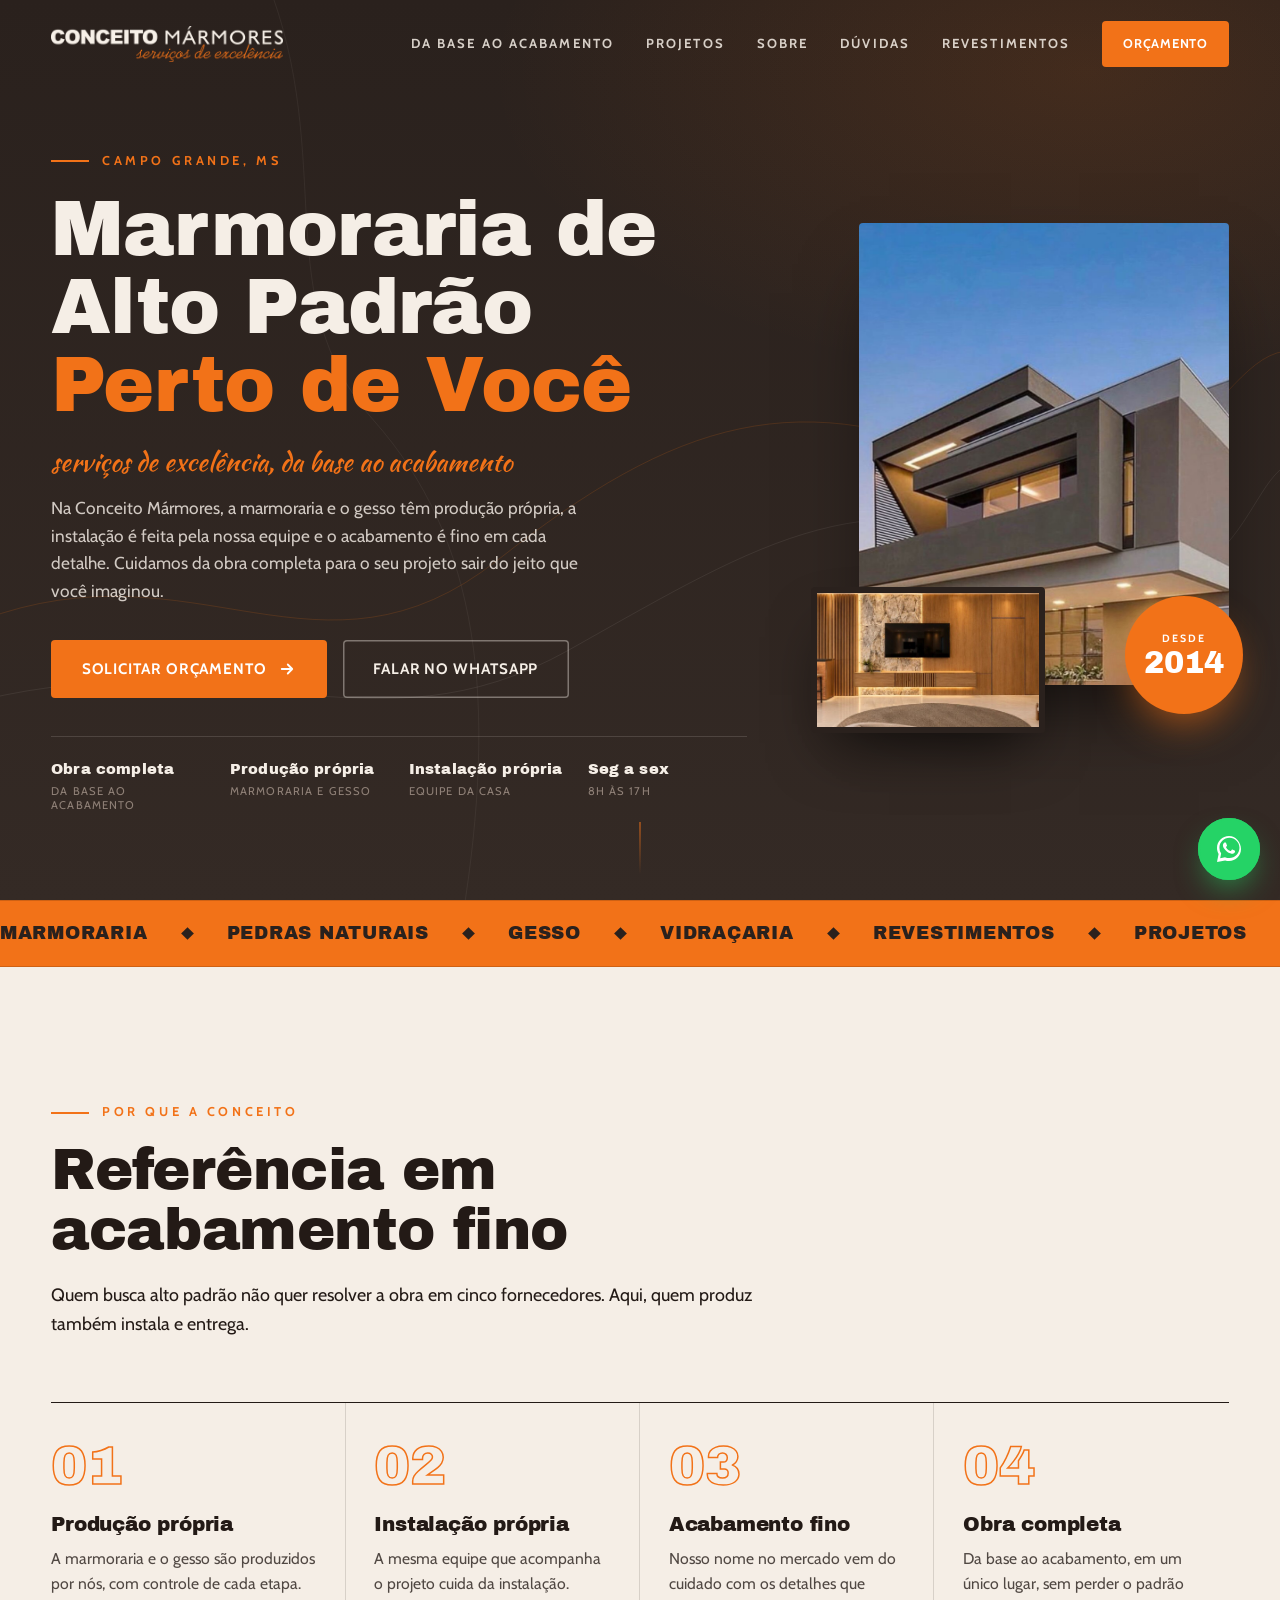
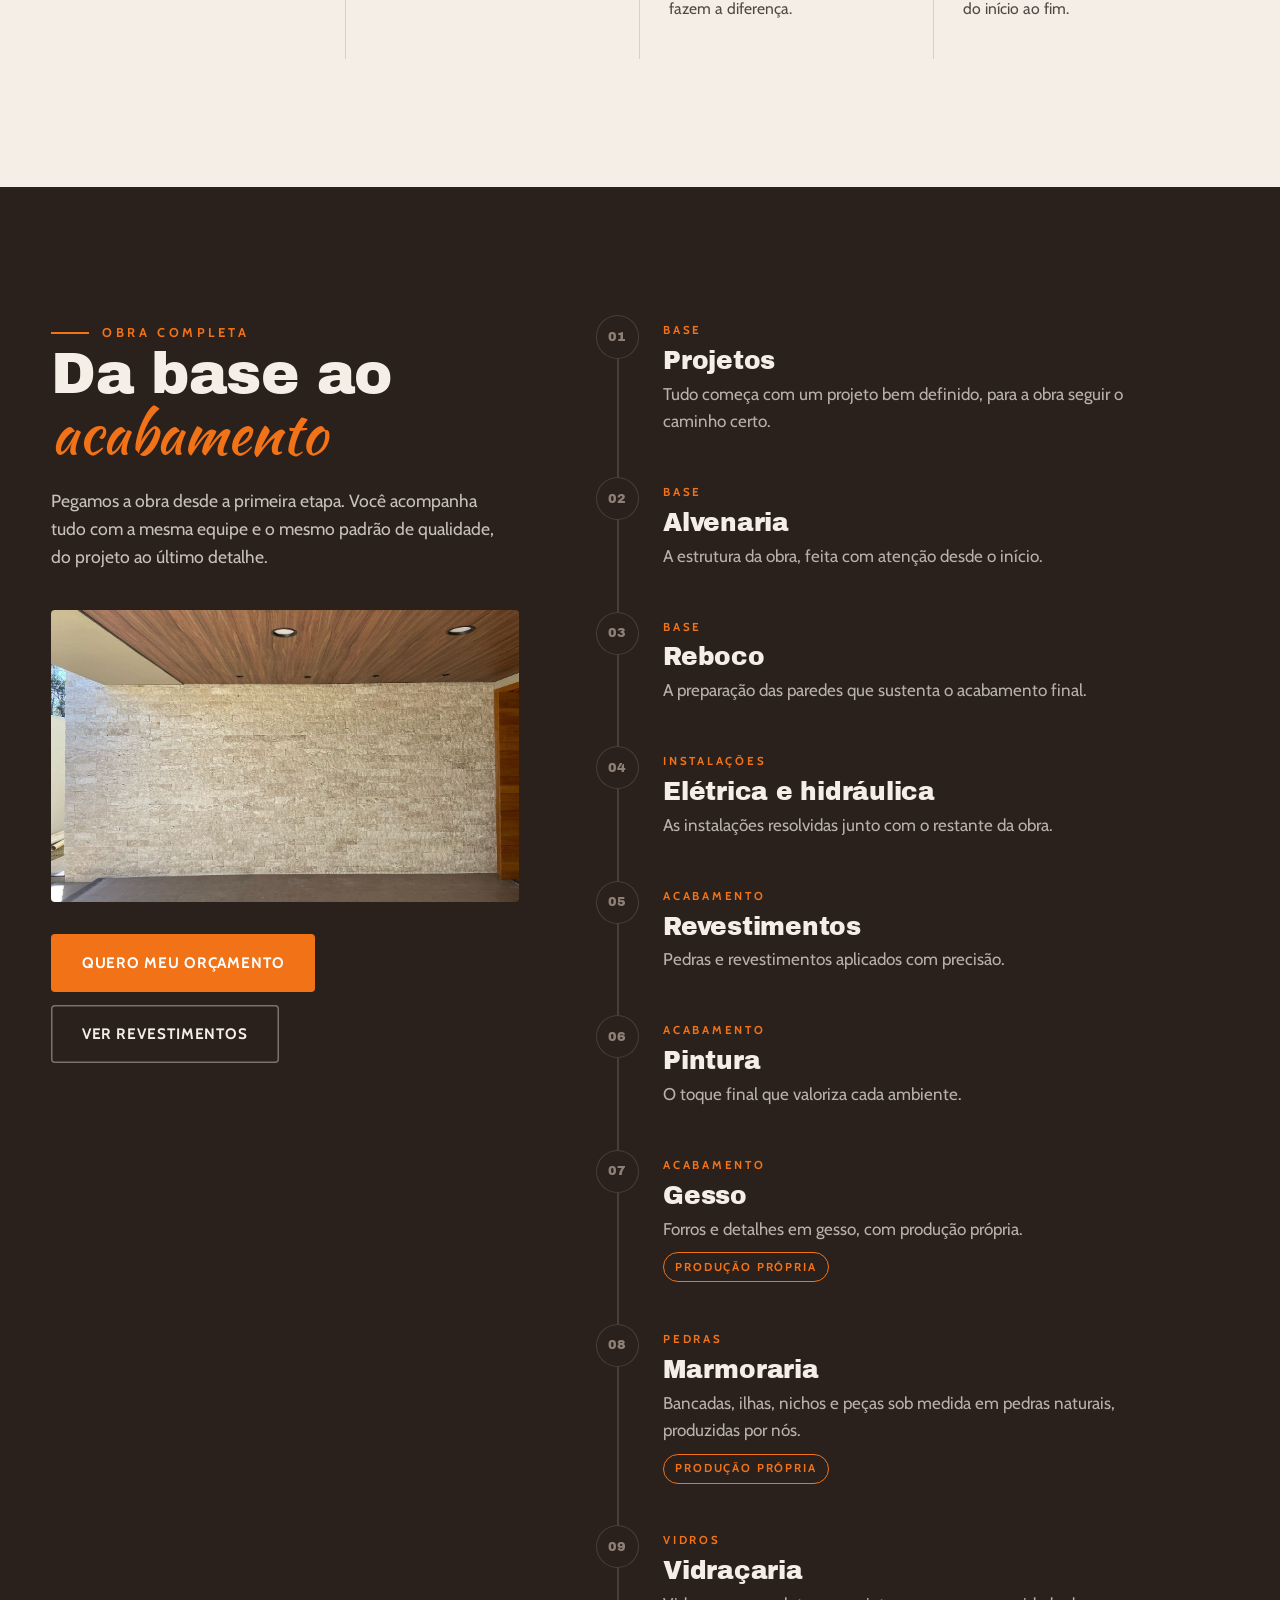
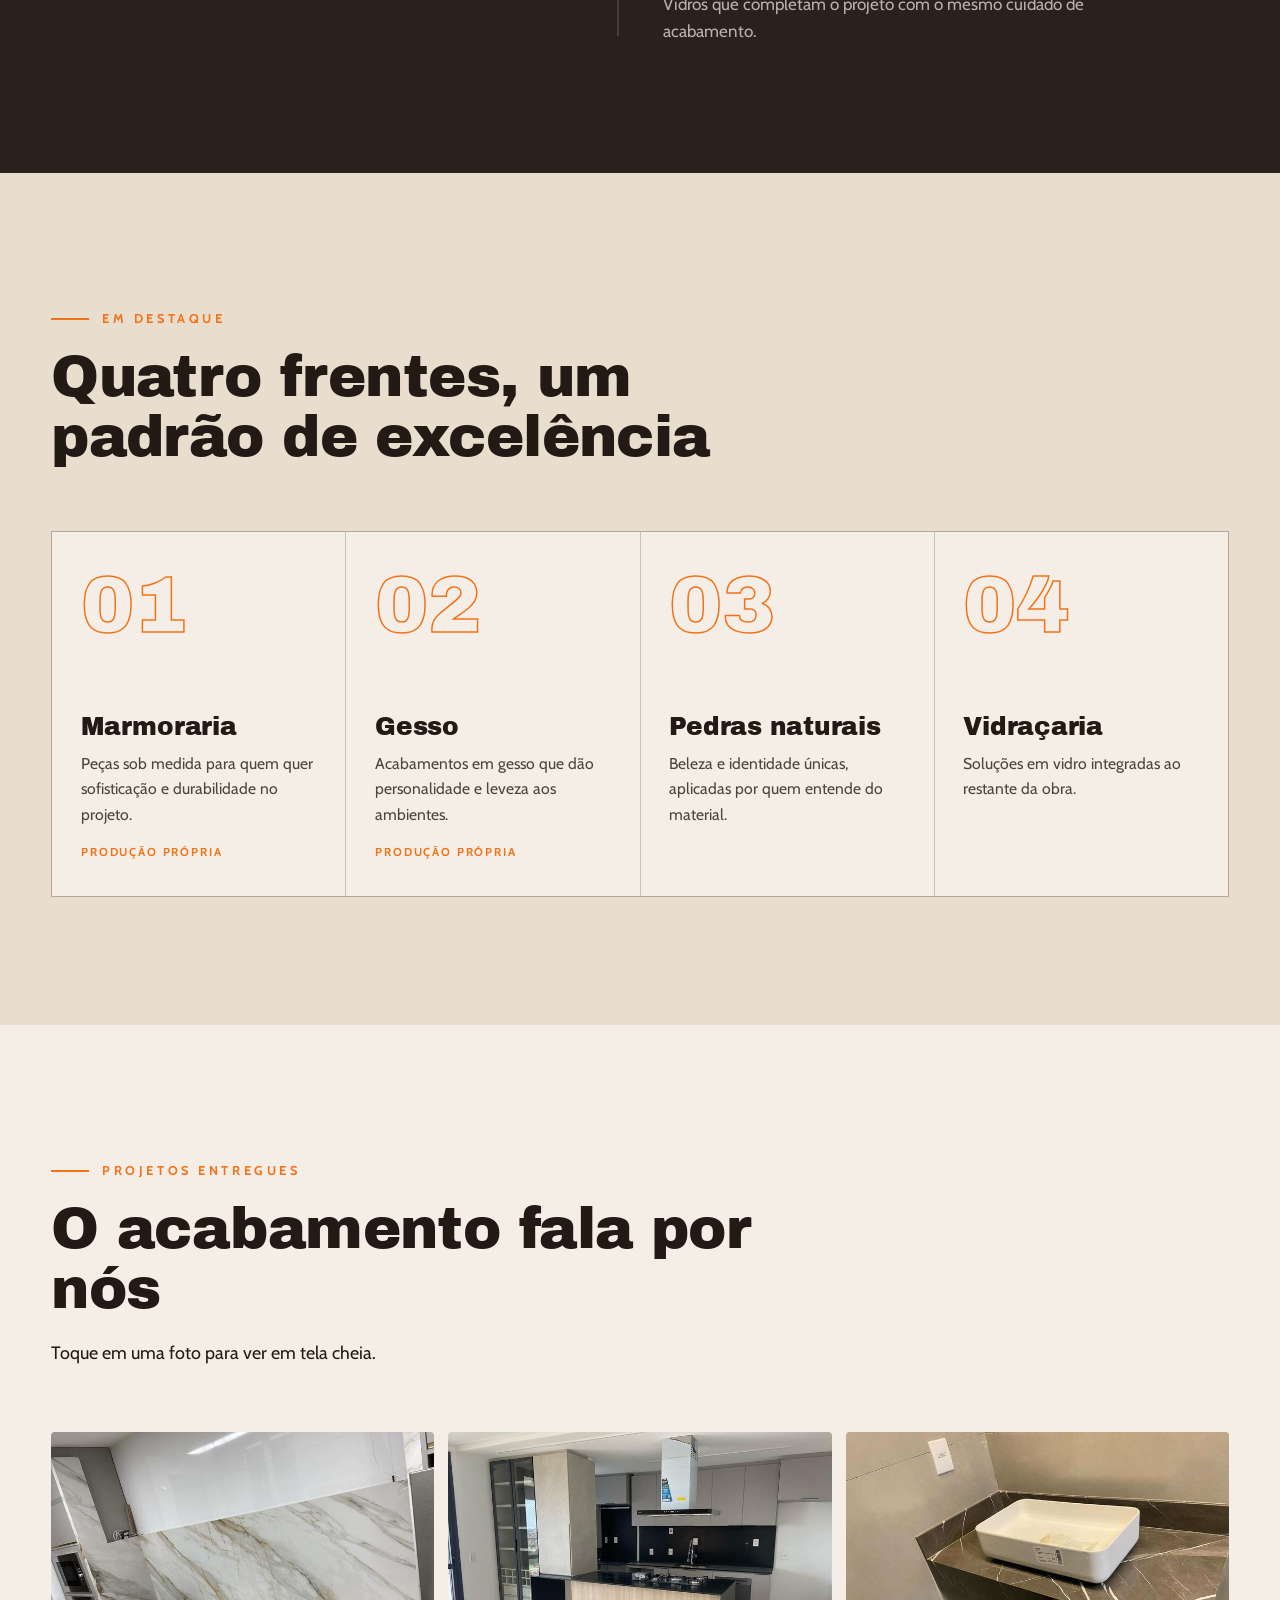
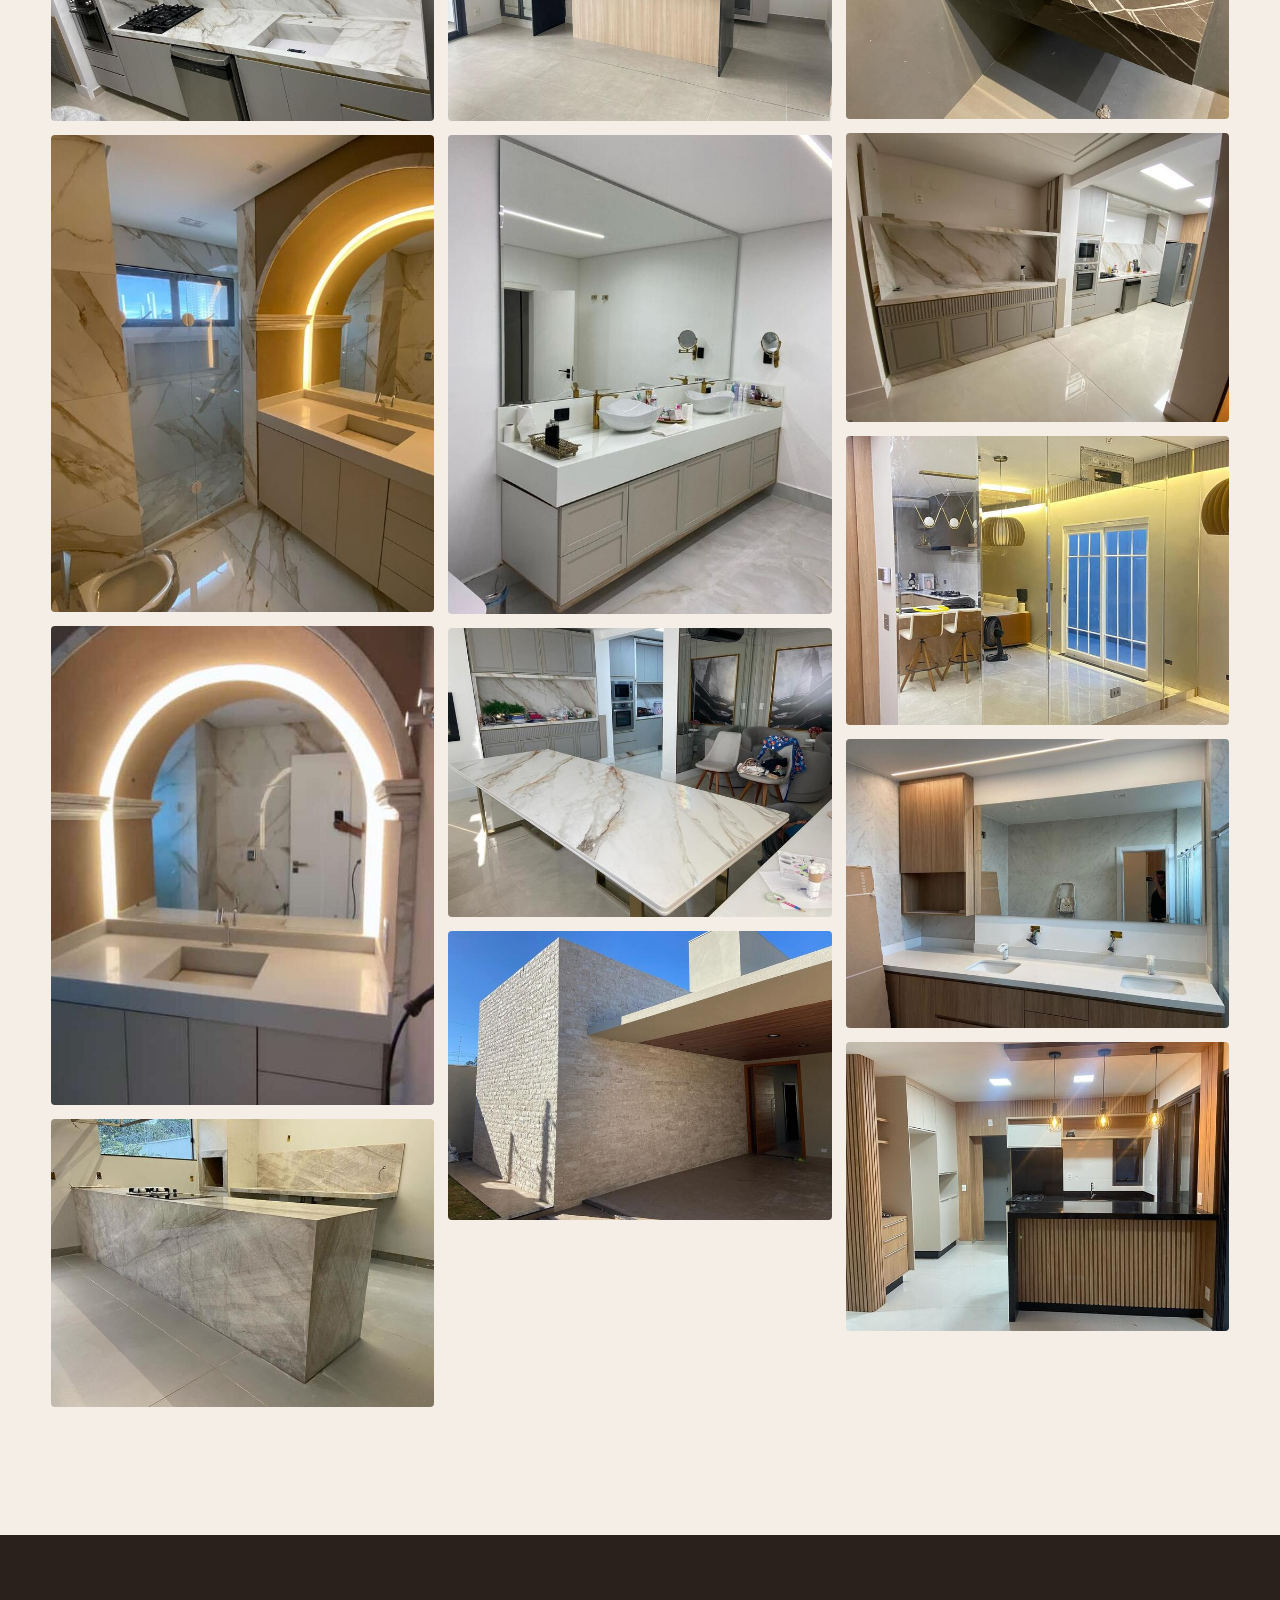
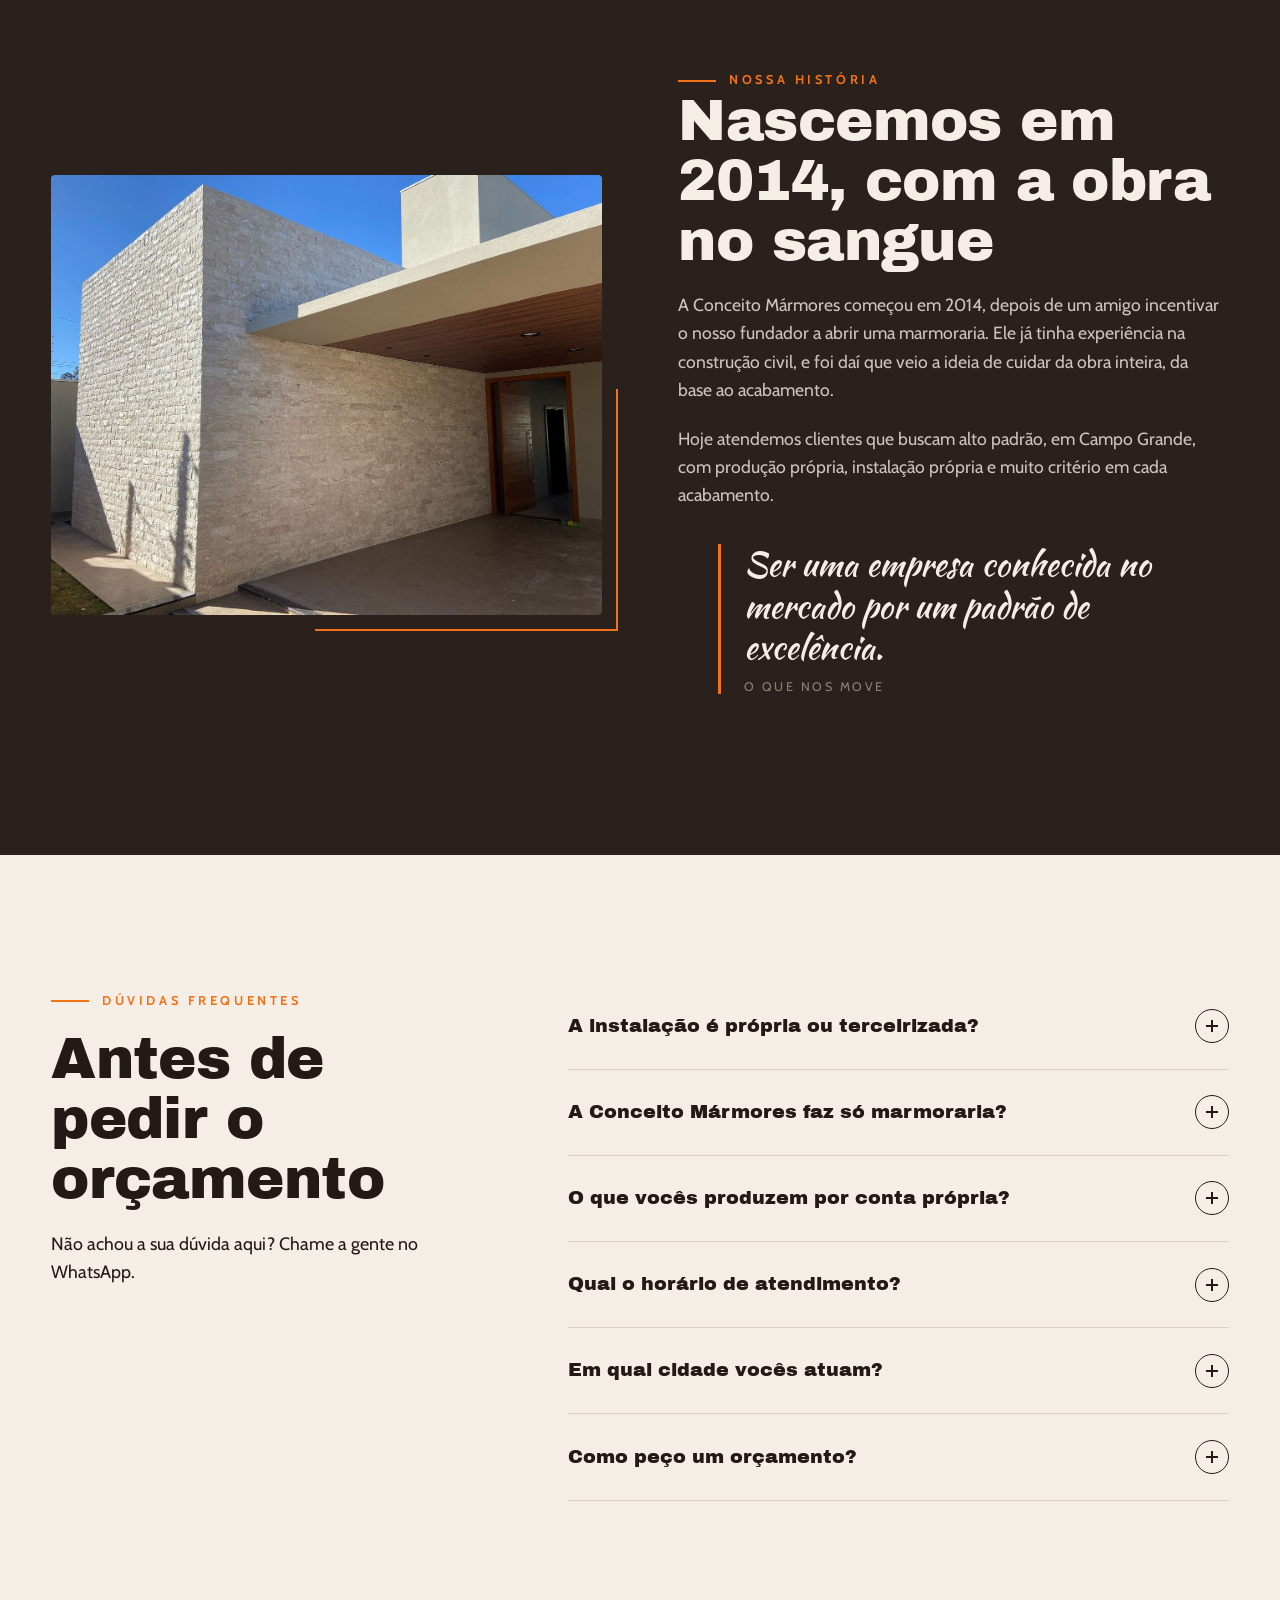
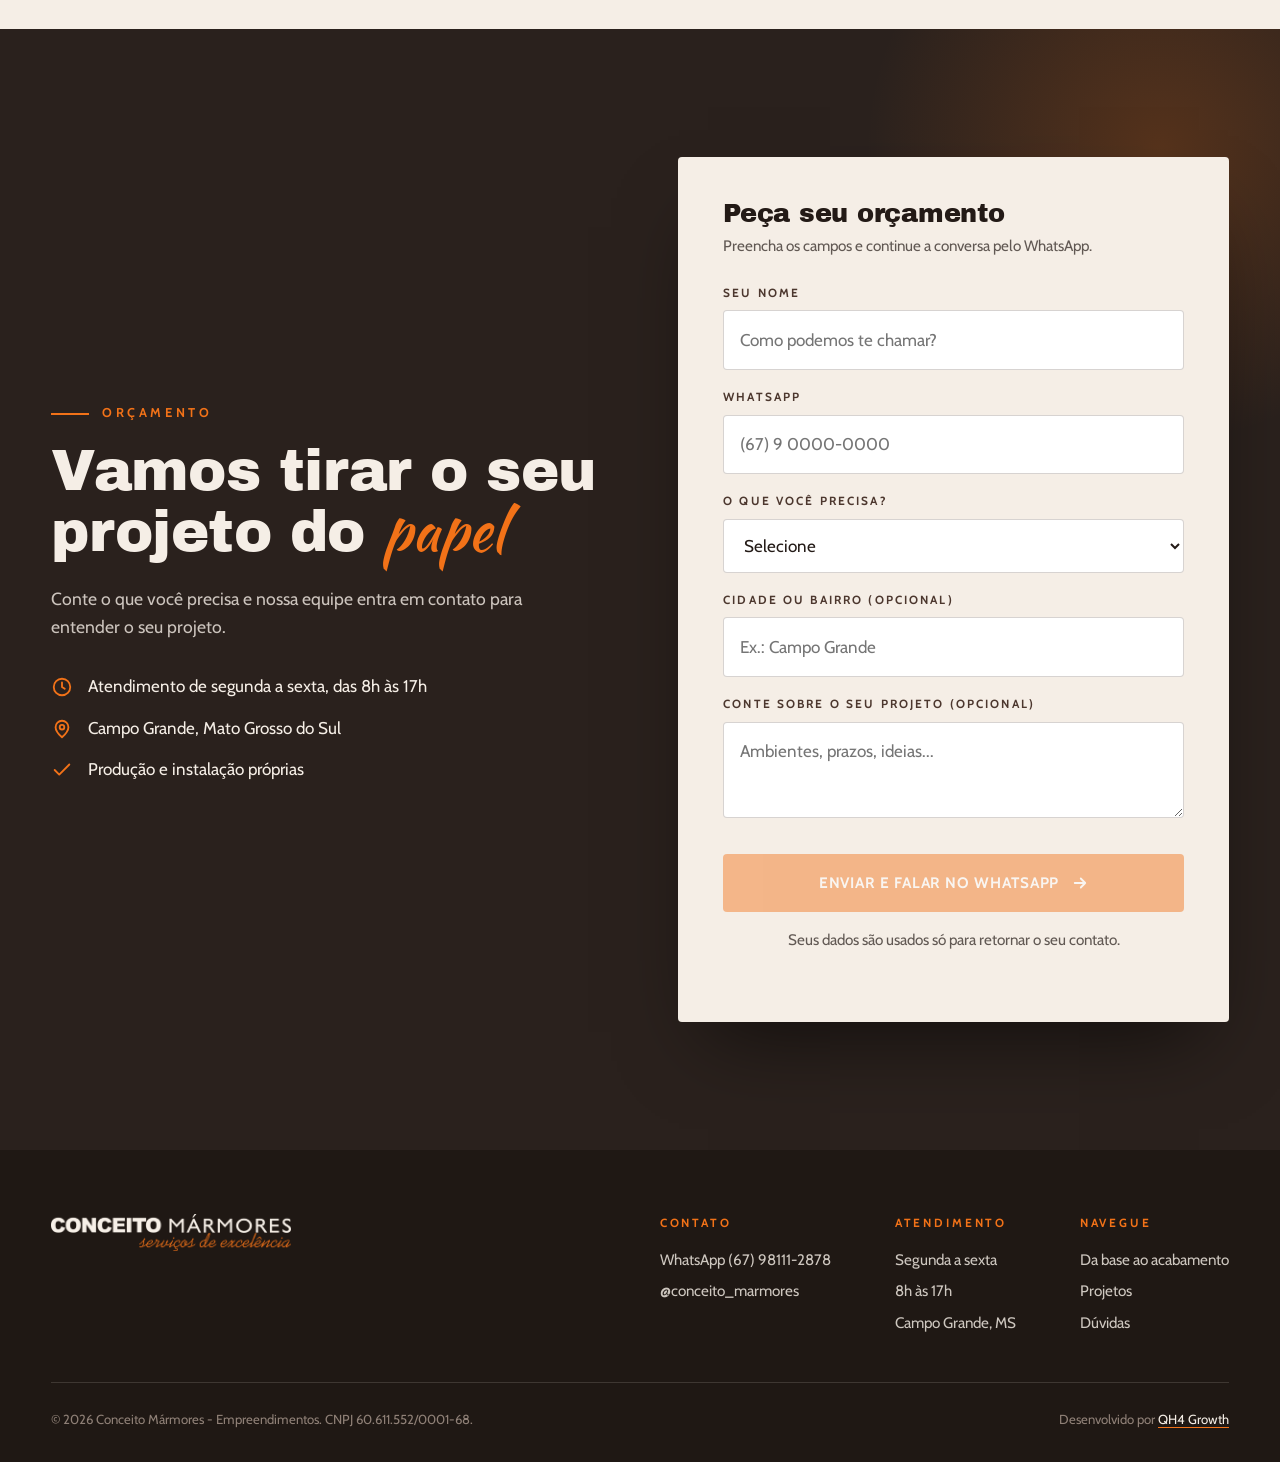
==== commit 85b8f431: "Link cruzado para a LP de revestimentos (menu e secao de obra completa) Co-Authored-By: Claude Sonne" ====
--- a/index.html
+++ b/index.html
@@ -14,6 +14,11 @@
      'https://www.googletagmanager.com/gtm.js?id='+i+dl;f.parentNode.insertBefore(j,f);
      })(window,document,'script','dataLayer','GTM-XXXXXXX');</script>
      ========================================================== -->
+<script>(function(w,d,s,l,i){w[l]=w[l]||[];w[l].push({'gtm.start':
+new Date().getTime(),event:'gtm.js'});var f=d.getElementsByTagName(s)[0],
+j=d.createElement(s),dl=l!='dataLayer'?'&l='+l:'';j.async=true;j.src=
+'https://www.googletagmanager.com/gtm.js?id='+i+dl;f.parentNode.insertBefore(j,f);
+})(window,document,'script','dataLayer','GTM-W8C66KNV');</script>
 
 <!-- ==========================================================
      [QH4 SLOT 2] VERIFICAÇÕES DE DOMÍNIO
@@ -30,6 +35,23 @@
      <script>!function(f,b,e,v,n,t,s){...}(window,document,'script','https://connect.facebook.net/en_US/fbevents.js');
      fbq('init','000000000000000');fbq('track','PageView');</script>
      ========================================================== -->
+<!-- Meta Pixel Code -->
+<script>
+!function(f,b,e,v,n,t,s)
+{if(f.fbq)return;n=f.fbq=function(){n.callMethod?
+n.callMethod.apply(n,arguments):n.queue.push(arguments)};
+if(!f._fbq)f._fbq=n;n.push=n;n.loaded=!0;n.version='2.0';
+n.queue=[];t=b.createElement(e);t.async=!0;
+t.src=v;s=b.getElementsByTagName(e)[0];
+s.parentNode.insertBefore(t,s)}(window, document,'script',
+'https://connect.facebook.net/en_US/fbevents.js');
+fbq('init', '2286633802195475');
+fbq('track', 'PageView');
+</script>
+<noscript><img height="1" width="1" style="display:none"
+src="https://www.facebook.com/tr?id=2286633802195475&ev=PageView&noscript=1"
+/></noscript>
+<!-- End Meta Pixel Code -->
 
 <!-- ==========================================================
      [QH4 SLOT 4] GTAG GOOGLE ADS / GA4 (direto, só se NÃO usar o GTM)
@@ -118,6 +140,7 @@
      <noscript><iframe src="https://www.googletagmanager.com/ns.html?id=GTM-XXXXXXX"
      height="0" width="0" style="display:none;visibility:hidden"></iframe></noscript>
      ========================================================== -->
+<noscript><iframe src="https://www.googletagmanager.com/ns.html?id=GTM-W8C66KNV" height="0" width="0" style="display:none;visibility:hidden"></iframe></noscript>
 
 <header class="header">
   <div class="wrap header__in">
@@ -130,7 +153,8 @@
       <a href="#projetos">Projetos</a>
       <a href="#sobre">Sobre</a>
       <a href="#duvidas">Dúvidas</a>
-      <a class="btn" href="#orcamento">Orçamento</a>
+      <a href="https://revestimentos.conceitomarmores.com.br/" data-x="revestimentos_header">Revestimentos</a>
+      <a class="btn" id="btn-menu-orcamento" href="#orcamento">Orçamento</a>
     </nav>
   </div>
 </header>
@@ -151,10 +175,10 @@
         <span class="hero__loc rv" style="--d:.2s">serviços de excelência, da base ao acabamento</span>
         <p class="hero__sub rv" style="--d:.28s">Na Conceito Mármores, a marmoraria e o gesso têm produção própria, a instalação é feita pela nossa equipe e o acabamento é fino em cada detalhe. Cuidamos da obra completa para o seu projeto sair do jeito que você imaginou.</p>
         <div class="hero__cta rv" style="--d:.36s">
-          <a class="btn" href="#orcamento">Solicitar orçamento
+          <a class="btn" id="btn-hero-orcamento" href="#orcamento">Solicitar orçamento
             <svg viewBox="0 0 24 24" fill="none" stroke="currentColor" stroke-width="2.4" stroke-linecap="round" stroke-linejoin="round" aria-hidden="true"><path d="M5 12h14M13 6l6 6-6 6"/></svg>
           </a>
-          <a class="btn btn--ghost" href="#" data-wa="hero">Falar no WhatsApp</a>
+          <a class="btn btn--ghost" id="btn-hero-whatsapp" href="#" data-wa="hero">Falar no WhatsApp</a>
         </div>
         <div class="hero__facts rv" style="--d:.46s">
           <div class="fact"><b>Obra completa</b><span>Da base ao acabamento</span></div>
@@ -212,7 +236,8 @@
         <div class="build__photo rv" style="--d:.2s">
           <img src="assets/img/parede-pedra-forro-madeira.jpg" alt="Parede de pedra com forro de madeira, acabamento da Conceito Mármores" width="1400" height="1055" loading="lazy">
         </div>
-        <a class="btn rv" href="#orcamento" style="--d:.3s">Quero meu orçamento</a>
+        <a class="btn rv" id="btn-servicos-orcamento" href="#orcamento" style="--d:.3s">Quero meu orçamento</a>
+        <a class="btn btn--ghost rv" href="https://revestimentos.conceitomarmores.com.br/" data-x="revestimentos_ponte" style="--d:.4s;margin-top:.8rem">Ver revestimentos</a>
       </div>
       <div class="steps">
         <span class="steps__fill"></span>
@@ -339,7 +364,7 @@
         <div class="field"><label for="f-cidade">Cidade ou bairro (opcional)</label><input id="f-cidade" name="cidade" type="text" autocomplete="address-level2" placeholder="Ex.: Campo Grande"></div>
         <div class="field"><label for="f-msg">Conte sobre o seu projeto (opcional)</label><textarea id="f-msg" name="mensagem" placeholder="Ambientes, prazos, ideias..."></textarea></div>
         <div class="hp" aria-hidden="true"><label for="f-site">Não preencha</label><input id="f-site" name="site" type="text" tabindex="-1" autocomplete="off"></div>
-        <button class="btn" type="submit" disabled><span>Enviar e falar no WhatsApp</span>
+        <button class="btn" id="btn-form-enviar" type="submit" disabled><span>Enviar e falar no WhatsApp</span>
           <svg viewBox="0 0 24 24" fill="none" stroke="currentColor" stroke-width="2.4" stroke-linecap="round" stroke-linejoin="round" aria-hidden="true"><path d="M5 12h14M13 6l6 6-6 6"/></svg>
         </button>
         <p class="form__note">Seus dados são usados só para retornar o seu contato.</p>
@@ -355,7 +380,7 @@
         <img src="assets/img/logo-conceito-marmores-claro.png" alt="Conceito Mármores, serviços de excelência" width="1000" height="153" loading="lazy">
       </div>
       <div class="footer__cols">
-        <div><h4>Contato</h4><ul><li><a href="#" data-wa="rodape">WhatsApp (67) 98111-2878</a></li><li><a href="https://www.instagram.com/conceito_marmores/" target="_blank" rel="noopener">@conceito_marmores</a></li></ul></div>
+        <div><h4>Contato</h4><ul><li><a id="btn-rodape-whatsapp" href="#" data-wa="rodape">WhatsApp (67) 98111-2878</a></li><li><a href="https://www.instagram.com/conceito_marmores/" target="_blank" rel="noopener">@conceito_marmores</a></li></ul></div>
         <div><h4>Atendimento</h4><ul><li>Segunda a sexta</li><li>8h às 17h</li><li>Campo Grande, MS</li></ul></div>
         <div><h4>Navegue</h4><ul><li><a href="#servicos">Da base ao acabamento</a></li><li><a href="#projetos">Projetos</a></li><li><a href="#duvidas">Dúvidas</a></li></ul></div>
       </div>
@@ -367,7 +392,7 @@
   </div>
 </footer>
 
-<a class="wa-float" href="#" data-wa="flutuante" aria-label="Chamar no WhatsApp">
+<a class="wa-float" id="btn-whatsapp-flutuante" href="#" data-wa="flutuante" aria-label="Chamar no WhatsApp">
   <svg viewBox="0 0 32 32" fill="currentColor" aria-hidden="true"><path d="M16.04 3C9.4 3 4 8.38 4 15.02c0 2.12.55 4.18 1.6 6L4 29l8.17-1.57a12.03 12.03 0 0 0 3.87.63C22.68 28.06 28 22.67 28 16.03 28 9.38 22.68 3 16.04 3zm0 22.04c-1.2 0-2.38-.2-3.5-.6l-.5-.17-4.85.93.96-4.7-.2-.5a9.97 9.97 0 0 1-1.54-5.31c0-5.5 4.5-9.97 10.03-9.97 5.53 0 10.02 4.48 10.02 9.98 0 5.5-4.5 10.34-9.92 10.34zm5.5-7.46c-.3-.15-1.78-.88-2.06-.98-.28-.1-.48-.15-.68.15-.2.3-.78.98-.95 1.18-.18.2-.35.22-.65.08-.3-.15-1.27-.47-2.42-1.5-.9-.8-1.5-1.78-1.67-2.08-.18-.3-.02-.46.13-.6.13-.14.3-.35.45-.52.15-.18.2-.3.3-.5.1-.2.05-.38-.02-.53-.08-.15-.68-1.65-.93-2.25-.25-.58-.5-.5-.68-.5l-.58-.01c-.2 0-.53.08-.8.38-.28.3-1.05 1.03-1.05 2.5s1.08 2.9 1.23 3.1c.15.2 2.1 3.2 5.08 4.5.7.3 1.26.48 1.7.62.72.23 1.37.2 1.88.12.58-.08 1.78-.73 2.03-1.43.25-.7.25-1.3.18-1.43-.08-.13-.28-.2-.58-.35z"/></svg>
 </a>
 
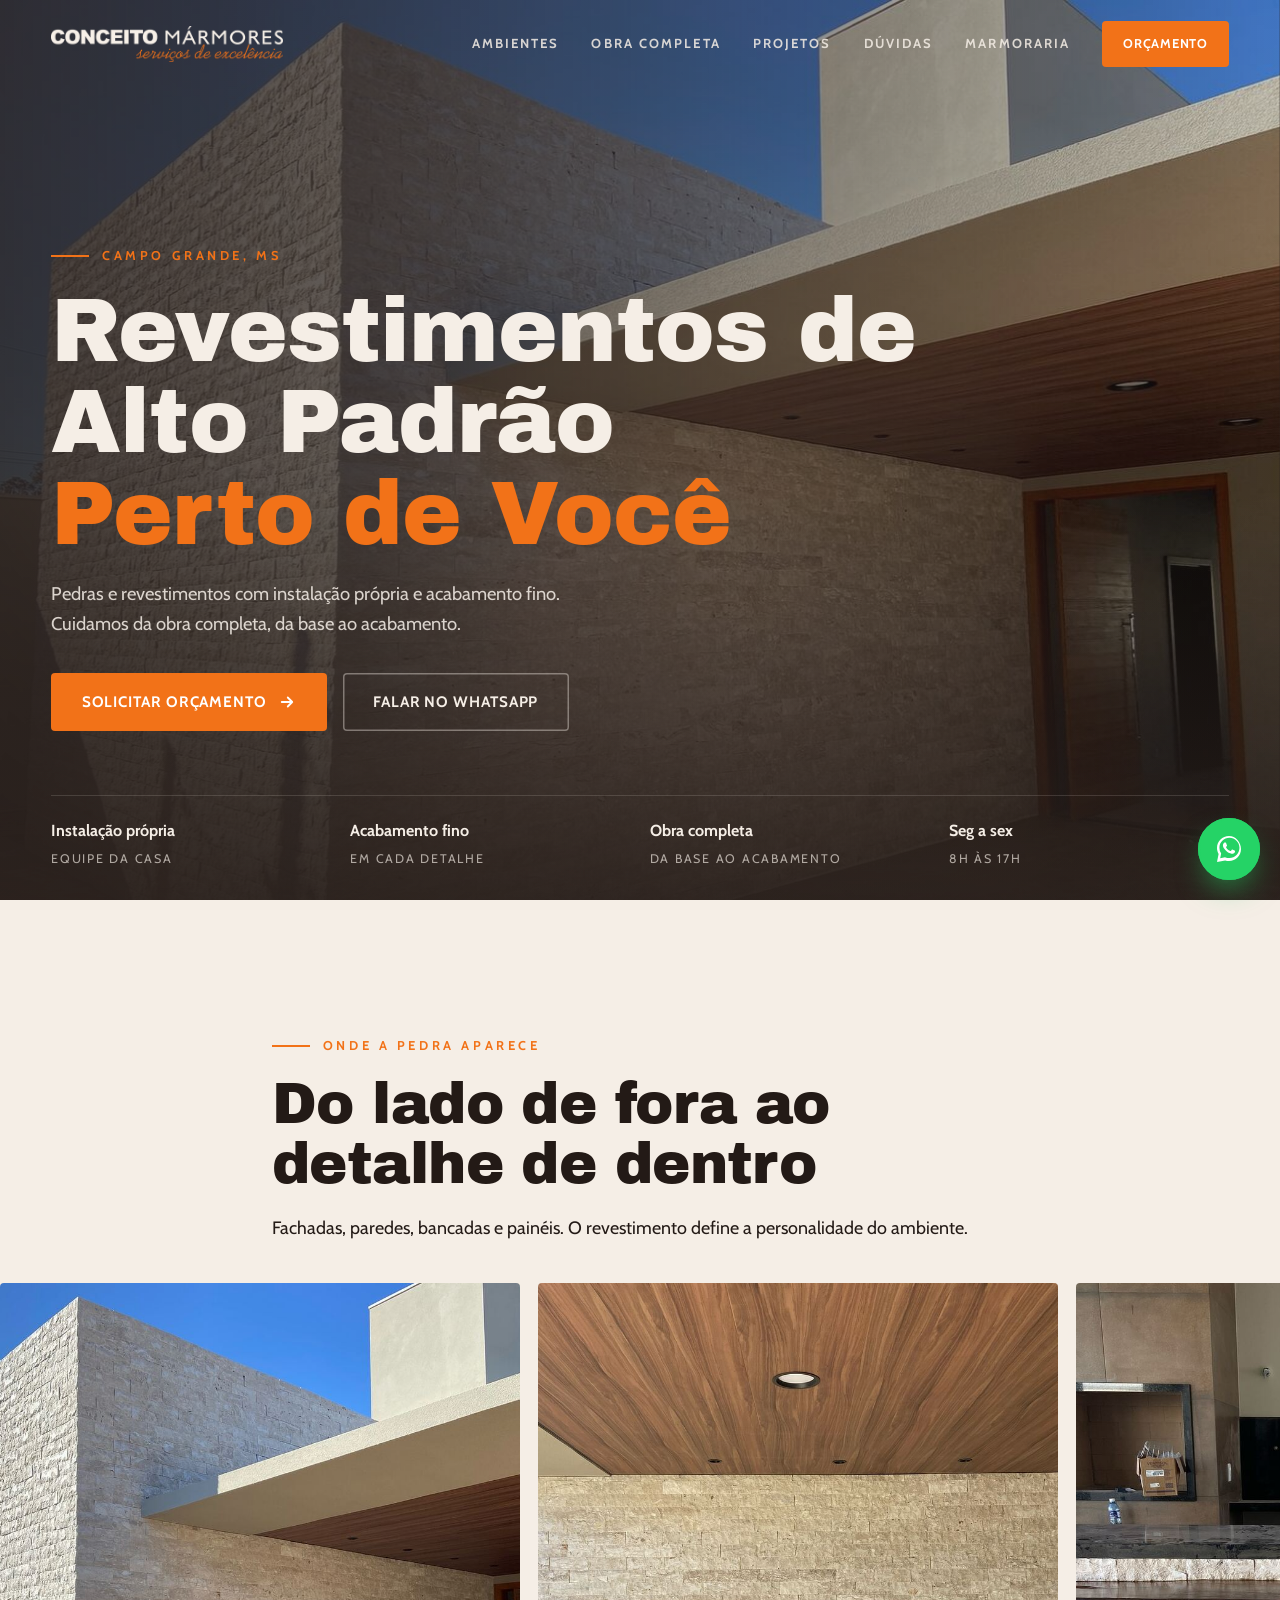
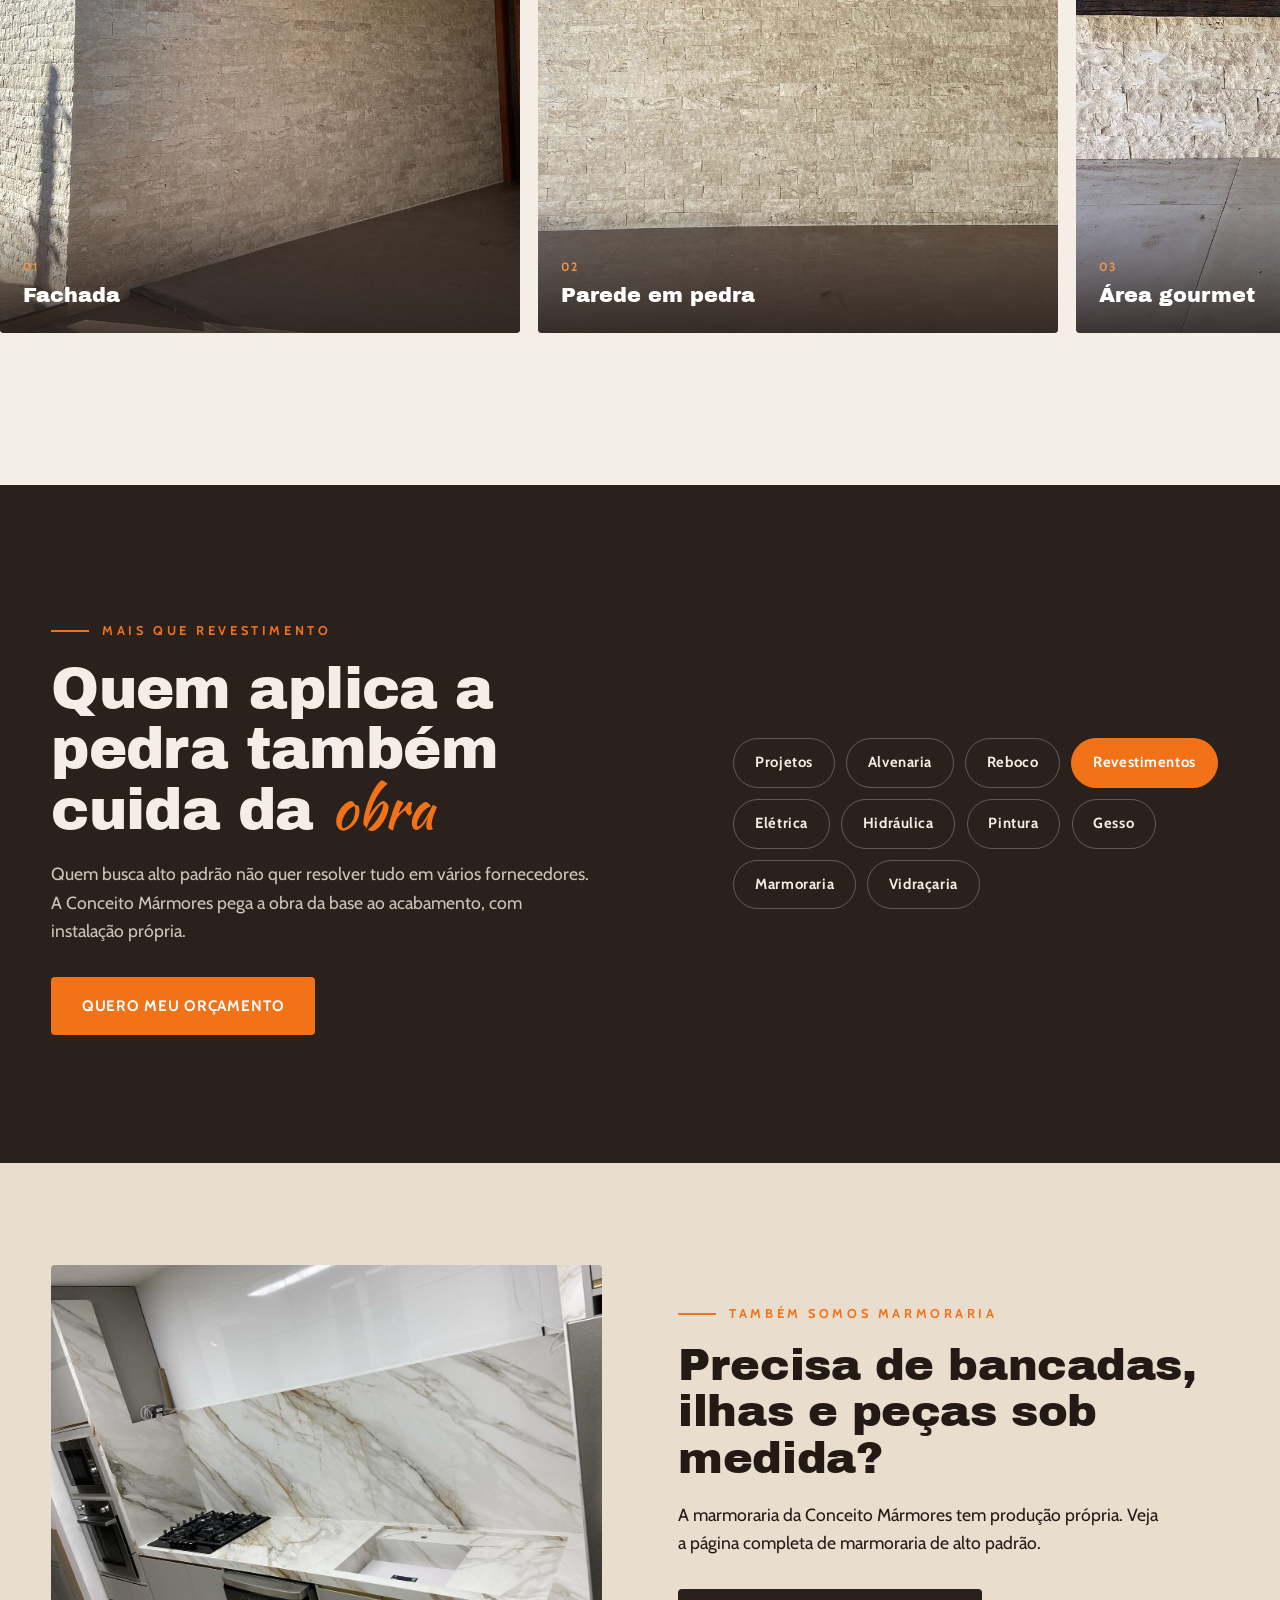
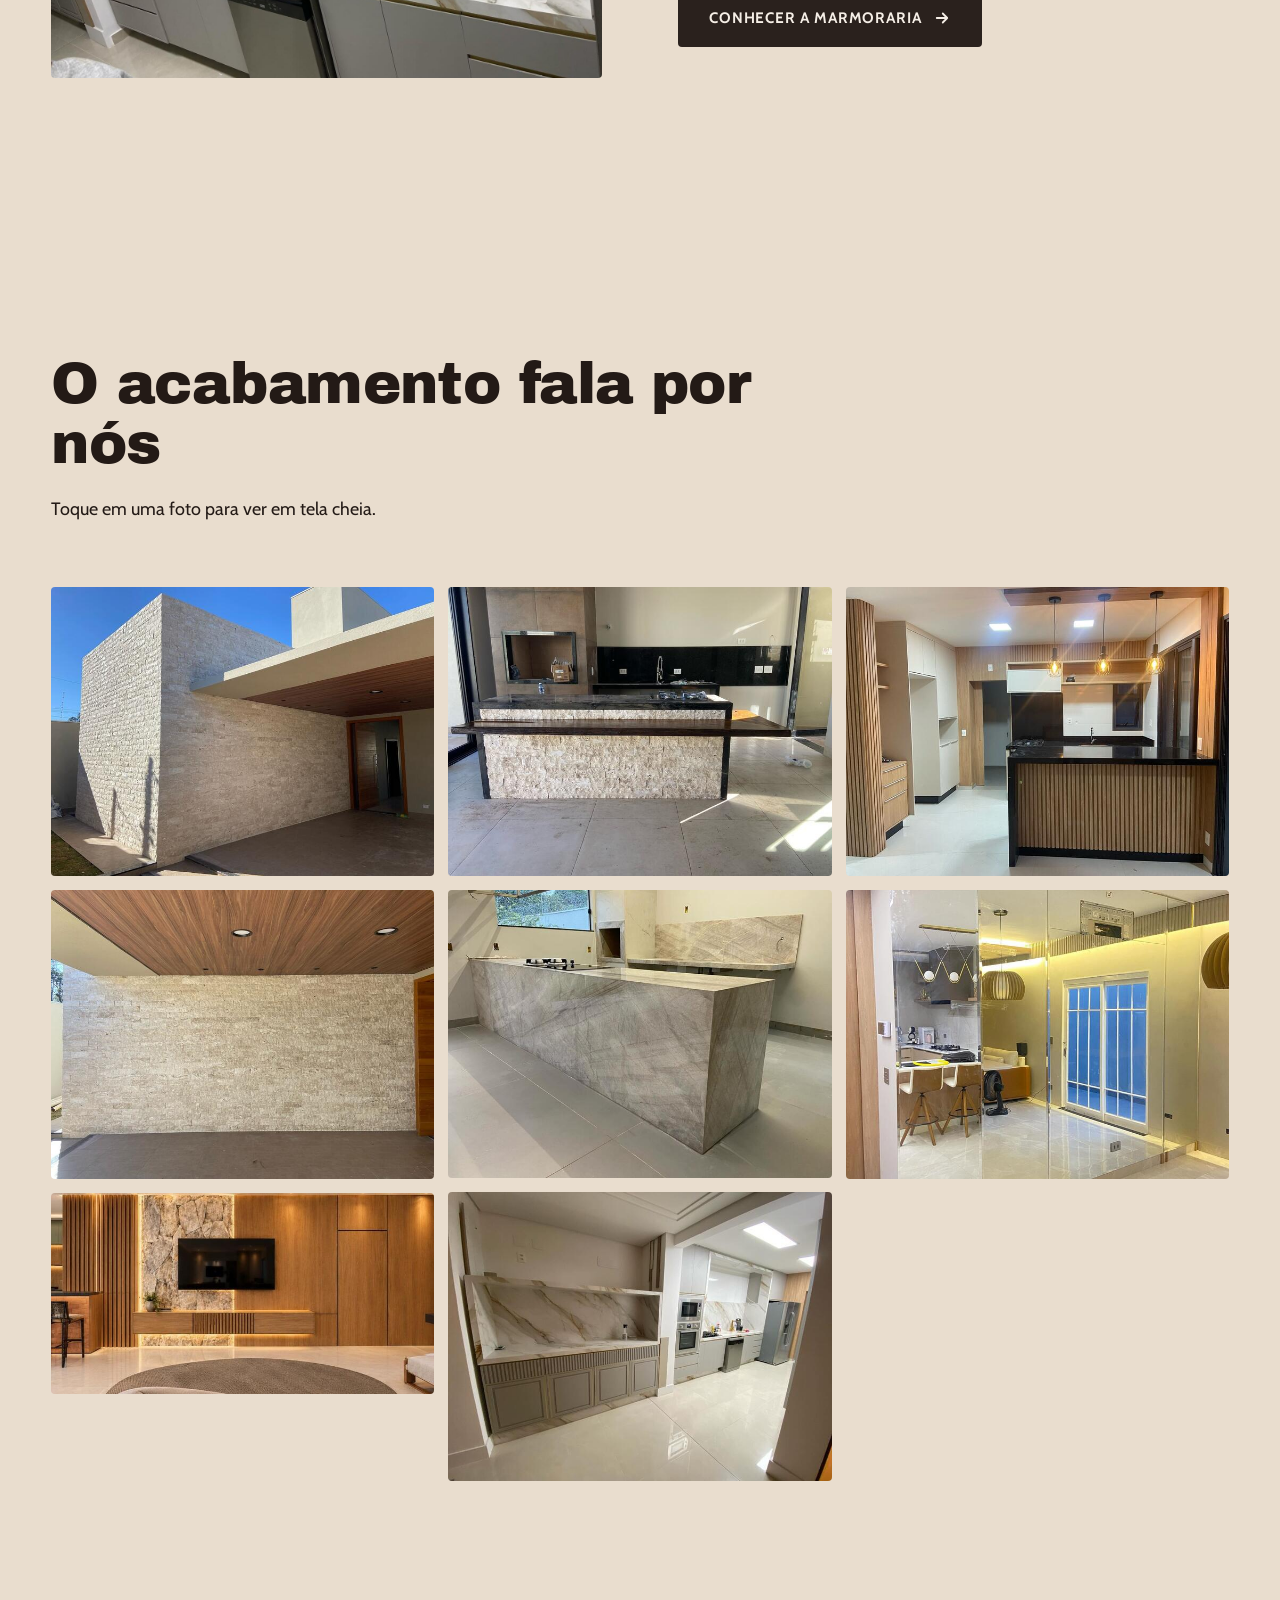
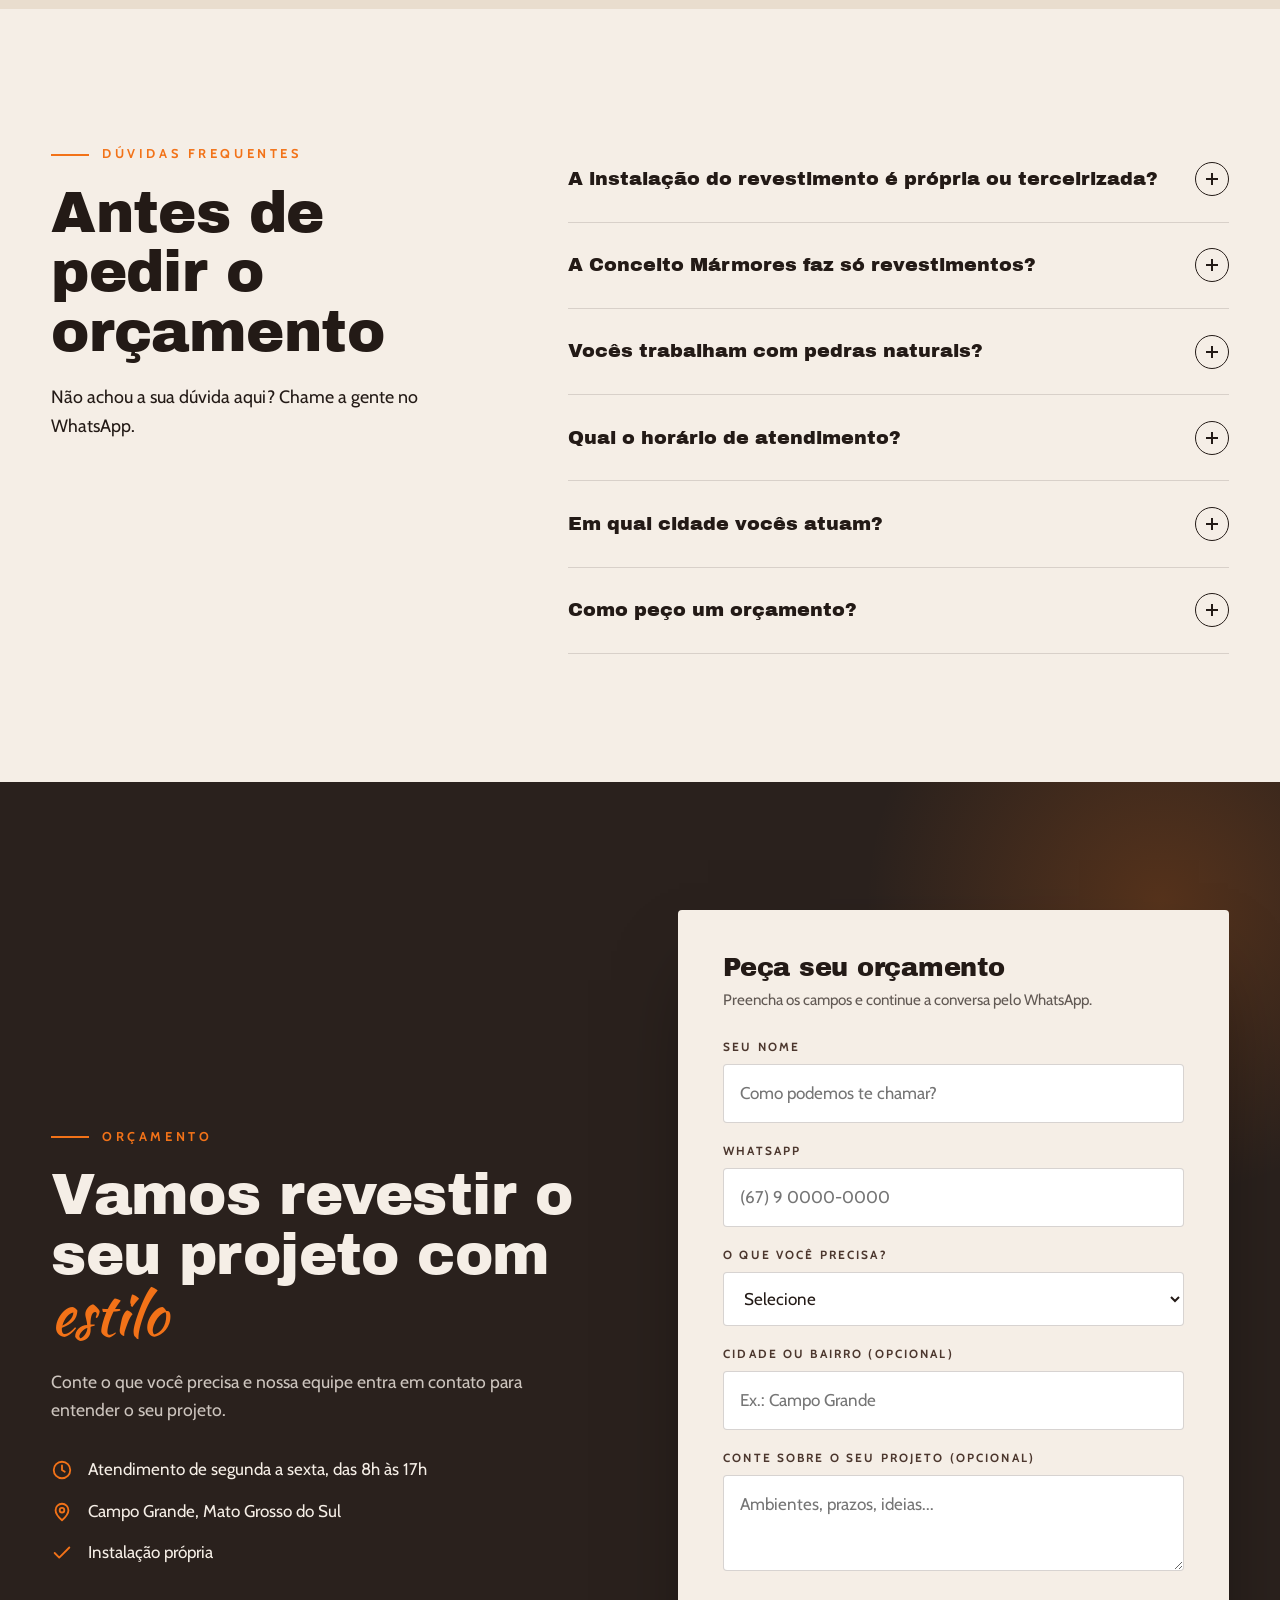
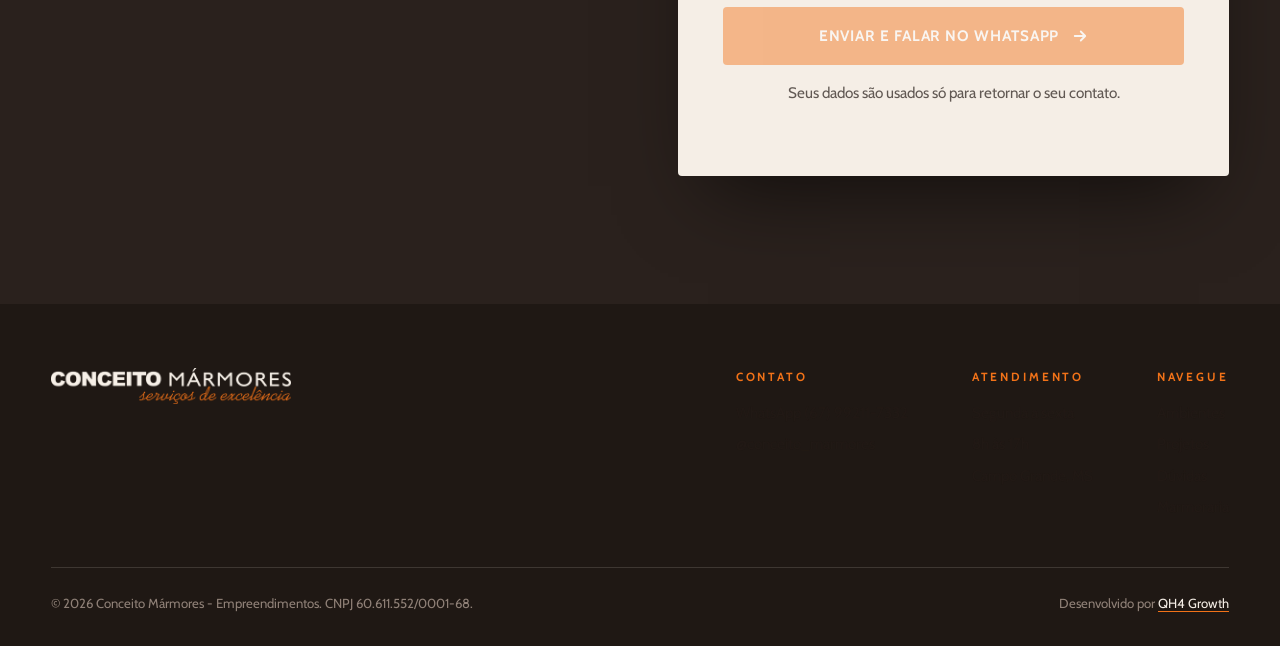
==== commit 0ade7159: "LP de revestimentos (subdominio), padrao QH4 Co-Authored-By: Claude Sonnet 5.5 <noreply@anthropic.co" ====
--- a/index.html
+++ b/index.html
@@ -14,11 +14,12 @@
      'https://www.googletagmanager.com/gtm.js?id='+i+dl;f.parentNode.insertBefore(j,f);
      })(window,document,'script','dataLayer','GTM-XXXXXXX');</script>
      ========================================================== -->
-<script>(function(w,d,s,l,i){w[l]=w[l]||[];w[l].push({'gtm.start':
-new Date().getTime(),event:'gtm.js'});var f=d.getElementsByTagName(s)[0],
-j=d.createElement(s),dl=l!='dataLayer'?'&l='+l:'';j.async=true;j.src=
-'https://www.googletagmanager.com/gtm.js?id='+i+dl;f.parentNode.insertBefore(j,f);
-})(window,document,'script','dataLayer','GTM-W8C66KNV');</script>
+<script async src="https://www.googletagmanager.com/gtm.js?id=GTM-W8C66KNV"></script>
+<script>
+ window.dataLayer = window.dataLayer || [];
+ function gtag(){dataLayer.push(arguments);}
+ gtag('js', new Date());
+</script>
 
 <!-- ==========================================================
      [QH4 SLOT 2] VERIFICAÇÕES DE DOMÍNIO
@@ -62,9 +63,9 @@
      gtag('js',new Date());gtag('config','AW-XXXXXXXXX');</script>
      ========================================================== -->
 
-<title>Marmoraria de Alto Padrão em Campo Grande MS | Conceito Mármores</title>
-<meta name="description" content="Marmoraria de alto padrão perto de você em Campo Grande, MS. Conceito Mármores: produção própria, instalação própria e obra completa da base ao acabamento. Peça seu orçamento.">
-<link rel="canonical" href="https://www.conceitomarmores.com.br/">
+<title>Revestimentos de Alto Padrão em Campo Grande MS | Conceito Mármores</title>
+<meta name="description" content="Revestimentos de alto padrão perto de você em Campo Grande, MS. Conceito Mármores: instalação própria, acabamento fino e obra completa da base ao acabamento. Peça seu orçamento.">
+<link rel="canonical" href="https://revestimentos.conceitomarmores.com.br/">
 <meta name="robots" content="index, follow, max-image-preview:large">
 <meta name="theme-color" content="#2a211d">
 <meta name="author" content="Conceito Mármores">
@@ -73,17 +74,17 @@
 <meta property="og:type" content="website">
 <meta property="og:locale" content="pt_BR">
 <meta property="og:site_name" content="Conceito Mármores">
-<meta property="og:title" content="Marmoraria de Alto Padrão em Campo Grande MS | Conceito Mármores">
-<meta property="og:description" content="Produção própria, instalação própria e obra completa da base ao acabamento. Peça seu orçamento com a Conceito Mármores.">
-<meta property="og:url" content="https://www.conceitomarmores.com.br/">
-<meta property="og:image" content="https://www.conceitomarmores.com.br/assets/img/og-image.jpg">
+<meta property="og:title" content="Revestimentos de Alto Padrão em Campo Grande MS | Conceito Mármores">
+<meta property="og:description" content="Instalação própria, acabamento fino e obra completa da base ao acabamento. Peça seu orçamento de revestimentos com a Conceito Mármores.">
+<meta property="og:url" content="https://revestimentos.conceitomarmores.com.br/">
+<meta property="og:image" content="https://revestimentos.conceitomarmores.com.br/assets/img/og-image.jpg">
 <meta property="og:image:width" content="1200">
 <meta property="og:image:height" content="630">
-<meta property="og:image:alt" content="Conceito Mármores, serviços de excelência em Campo Grande MS">
+<meta property="og:image:alt" content="Revestimentos em pedra, Conceito Mármores, Campo Grande MS">
 <meta name="twitter:card" content="summary_large_image">
-<meta name="twitter:title" content="Marmoraria de Alto Padrão em Campo Grande MS | Conceito Mármores">
-<meta name="twitter:description" content="Produção própria, instalação própria e obra completa da base ao acabamento.">
-<meta name="twitter:image" content="https://www.conceitomarmores.com.br/assets/img/og-image.jpg">
+<meta name="twitter:title" content="Revestimentos de Alto Padrão em Campo Grande MS | Conceito Mármores">
+<meta name="twitter:description" content="Instalação própria, acabamento fino e obra completa da base ao acabamento.">
+<meta name="twitter:image" content="https://revestimentos.conceitomarmores.com.br/assets/img/og-image.jpg">
 
 <link rel="icon" type="image/svg+xml" href="assets/img/favicon.svg">
 <link rel="icon" type="image/png" sizes="32x32" href="assets/img/favicon-32.png">
@@ -93,8 +94,9 @@
 <link rel="preconnect" href="https://fonts.googleapis.com">
 <link rel="preconnect" href="https://fonts.gstatic.com" crossorigin>
 <link href="https://fonts.googleapis.com/css2?family=Archivo+Black&family=Cabin:wght@400;500;700&family=Kaushan+Script&display=swap" rel="stylesheet">
-<link rel="preload" as="image" href="assets/img/fachada-alto-padrao.jpg" fetchpriority="high">
+<link rel="preload" as="image" href="assets/img/fachada-revestimento-pedra.jpg" fetchpriority="high">
 <link rel="stylesheet" href="assets/css/style.css">
+<link rel="stylesheet" href="assets/css/revestimentos.css">
 
 <script type="application/ld+json">
 {
@@ -102,18 +104,18 @@
   "@type": "HomeAndConstructionBusiness",
   "name": "Conceito Mármores",
   "alternateName": "Conceito Mármores - Empreendimentos",
-  "description": "Marmoraria de alto padrão em Campo Grande, MS, com produção própria, instalação própria e obra completa da base ao acabamento.",
-  "url": "https://www.conceitomarmores.com.br/",
-  "logo": "https://www.conceitomarmores.com.br/assets/img/logo-conceito-marmores.png",
-  "image": "https://www.conceitomarmores.com.br/assets/img/og-image.jpg",
-  "telephone": "+55-67-98111-2878",
+  "description": "Revestimentos de alto padrão em Campo Grande, MS, com instalação própria e obra completa da base ao acabamento.",
+  "url": "https://revestimentos.conceitomarmores.com.br/",
+  "logo": "https://revestimentos.conceitomarmores.com.br/assets/img/logo-conceito-marmores.png",
+  "image": "https://revestimentos.conceitomarmores.com.br/assets/img/og-image.jpg",
+  "telephone": "+55-67-99211-7332",
   "foundingDate": "2014",
   "taxID": "60.611.552/0001-68",
   "address": { "@type": "PostalAddress", "addressLocality": "Campo Grande", "addressRegion": "MS", "addressCountry": "BR" },
   "areaServed": { "@type": "City", "name": "Campo Grande" },
   "openingHoursSpecification": [{ "@type": "OpeningHoursSpecification", "dayOfWeek": ["Monday","Tuesday","Wednesday","Thursday","Friday"], "opens": "08:00", "closes": "17:00" }],
   "sameAs": ["https://www.instagram.com/conceito_marmores/"],
-  "knowsAbout": ["Marmoraria", "Pedras naturais", "Gesso", "Vidraçaria", "Revestimentos"]
+  "knowsAbout": ["Revestimentos", "Pedras naturais", "Marmoraria", "Gesso", "Vidraçaria"]
 }
 </script>
 <script type="application/ld+json">
@@ -121,12 +123,12 @@
   "@context": "https://schema.org",
   "@type": "FAQPage",
   "mainEntity": [
-    { "@type": "Question", "name": "A instalação é própria ou terceirizada?", "acceptedAnswer": { "@type": "Answer", "text": "A instalação é própria. A equipe da Conceito Mármores cuida da instalação, o que mantém o acabamento fino do início ao fim." } },
-    { "@type": "Question", "name": "A Conceito Mármores faz só marmoraria?", "acceptedAnswer": { "@type": "Answer", "text": "Não. Além da marmoraria, atuamos na obra completa, da base ao acabamento: projetos, alvenaria, reboco, revestimentos, elétrica, hidráulica, pintura, gesso, marmoraria e vidraçaria." } },
-    { "@type": "Question", "name": "O que a Conceito Mármores produz por conta própria?", "acceptedAnswer": { "@type": "Answer", "text": "A marmoraria e o gesso têm produção própria." } },
+    { "@type": "Question", "name": "A instalação do revestimento é própria ou terceirizada?", "acceptedAnswer": { "@type": "Answer", "text": "A instalação é própria. A equipe da Conceito Mármores cuida da instalação, o que mantém o acabamento fino do início ao fim." } },
+    { "@type": "Question", "name": "A Conceito Mármores faz só revestimentos?", "acceptedAnswer": { "@type": "Answer", "text": "Não. Atuamos na obra completa, da base ao acabamento: projetos, alvenaria, reboco, revestimentos, elétrica, hidráulica, pintura, gesso, marmoraria e vidraçaria." } },
+    { "@type": "Question", "name": "Vocês trabalham com pedras naturais?", "acceptedAnswer": { "@type": "Answer", "text": "Sim. Pedras naturais são um dos nossos destaques." } },
     { "@type": "Question", "name": "Qual o horário de atendimento?", "acceptedAnswer": { "@type": "Answer", "text": "Atendemos de segunda a sexta, das 8h às 17h." } },
     { "@type": "Question", "name": "Em qual cidade a Conceito Mármores atua?", "acceptedAnswer": { "@type": "Answer", "text": "Somos de Campo Grande, Mato Grosso do Sul." } },
-    { "@type": "Question", "name": "Como peço um orçamento?", "acceptedAnswer": { "@type": "Answer", "text": "Preencha o formulário da página ou chame no WhatsApp. Nossa equipe responde com as próximas etapas." } }
+    { "@type": "Question", "name": "Como peço um orçamento?", "acceptedAnswer": { "@type": "Answer", "text": "Preencha o formulário da página ou chame no WhatsApp." } }
   ]
 }
 </script>
@@ -149,129 +151,84 @@
     </a>
     <button class="burger" aria-label="Abrir menu" aria-expanded="false" aria-controls="menu"><span></span><span></span><span></span></button>
     <nav class="nav" id="menu" aria-label="Principal">
-      <a href="#servicos">Da base ao acabamento</a>
+      <a href="#ambientes">Ambientes</a>
+      <a href="#obra">Obra completa</a>
       <a href="#projetos">Projetos</a>
-      <a href="#sobre">Sobre</a>
       <a href="#duvidas">Dúvidas</a>
-      <a href="https://revestimentos.conceitomarmores.com.br/" data-x="revestimentos_header">Revestimentos</a>
-      <a class="btn" id="btn-menu-orcamento" href="#orcamento">Orçamento</a>
+      <a href="https://www.conceitomarmores.com.br/" data-x="marmoraria_header">Marmoraria</a>
+      <a class="btn" href="#orcamento">Orçamento</a>
     </nav>
   </div>
 </header>
 
 <main id="topo">
 
-  <!-- HERO -->
-  <section class="hero">
-    <svg class="vein" viewBox="0 0 1440 900" preserveAspectRatio="none" aria-hidden="true">
-      <path d="M-20 620 C 220 540, 360 700, 560 560 S 900 380, 1120 470 S 1380 300, 1480 360"/>
-      <path d="M-20 700 C 260 640, 420 760, 640 650 S 980 470, 1200 560 S 1400 420, 1480 470"/>
-      <path d="M300 -20 C 380 160, 300 300, 420 420 S 560 700, 520 920"/>
-    </svg>
-    <div class="wrap hero__grid">
-      <div class="hero__txt">
-        <span class="eyebrow rv">Campo Grande, MS</span>
-        <h1 class="rv" style="--d:.1s">Marmoraria de Alto Padrão <em>Perto de Você</em></h1>
-        <span class="hero__loc rv" style="--d:.2s">serviços de excelência, da base ao acabamento</span>
-        <p class="hero__sub rv" style="--d:.28s">Na Conceito Mármores, a marmoraria e o gesso têm produção própria, a instalação é feita pela nossa equipe e o acabamento é fino em cada detalhe. Cuidamos da obra completa para o seu projeto sair do jeito que você imaginou.</p>
-        <div class="hero__cta rv" style="--d:.36s">
-          <a class="btn" id="btn-hero-orcamento" href="#orcamento">Solicitar orçamento
-            <svg viewBox="0 0 24 24" fill="none" stroke="currentColor" stroke-width="2.4" stroke-linecap="round" stroke-linejoin="round" aria-hidden="true"><path d="M5 12h14M13 6l6 6-6 6"/></svg>
-          </a>
-          <a class="btn btn--ghost" id="btn-hero-whatsapp" href="#" data-wa="hero">Falar no WhatsApp</a>
-        </div>
-        <div class="hero__facts rv" style="--d:.46s">
-          <div class="fact"><b>Obra completa</b><span>Da base ao acabamento</span></div>
-          <div class="fact"><b>Produção própria</b><span>Marmoraria e gesso</span></div>
-          <div class="fact"><b>Instalação própria</b><span>Equipe da casa</span></div>
-          <div class="fact"><b>Seg a sex</b><span>8h às 17h</span></div>
-        </div>
-      </div>
-      <div class="hero__media rv rv--r" style="--d:.2s">
-        <div class="hero__main">
-          <img src="assets/img/fachada-alto-padrao.jpg" alt="Fachada de residência de alto padrão com revestimento em pedra, obra da Conceito Mármores" width="1165" height="1400" fetchpriority="high">
-          <span class="hero__frame"></span>
-        </div>
-        <div class="hero__card">
-          <img src="assets/img/sala-madeira.jpg" alt="Sala com painel de madeira e pedra iluminada, projeto da Conceito Mármores" width="1147" height="601" loading="lazy">
-        </div>
-        <div class="hero__badge" aria-hidden="true"><small>desde</small><strong>2014</strong></div>
-      </div>
-    </div>
-    <span class="scroll-hint" aria-hidden="true"></span>
-  </section>
-
-  <!-- MARQUEE -->
-  <div class="marquee" aria-hidden="true">
-    <div class="marquee__track">
-      <div class="marquee__item">Marmoraria <i></i> Pedras naturais <i></i> Gesso <i></i> Vidraçaria <i></i> Revestimentos <i></i> Projetos <i></i> Obra completa <i></i> Acabamento fino <i></i></div>
-      <div class="marquee__item">Marmoraria <i></i> Pedras naturais <i></i> Gesso <i></i> Vidraçaria <i></i> Revestimentos <i></i> Projetos <i></i> Obra completa <i></i> Acabamento fino <i></i></div>
-    </div>
-  </div>
-
-  <!-- DIFERENCIAIS -->
-  <section class="sec sec--cream" id="diferenciais">
-    <div class="wrap">
-      <div class="sec__head">
-        <span class="eyebrow rv">Por que a Conceito</span>
-        <h2 class="rv" style="--d:.1s">Referência em acabamento fino</h2>
-        <p class="rv" style="--d:.2s">Quem busca alto padrão não quer resolver a obra em cinco fornecedores. Aqui, quem produz também instala e entrega.</p>
-      </div>
-      <div class="diffs">
-        <article class="diff rv"><div class="diff__n">01</div><h3>Produção própria</h3><p>A marmoraria e o gesso são produzidos por nós, com controle de cada etapa.</p></article>
-        <article class="diff rv" style="--d:.1s"><div class="diff__n">02</div><h3>Instalação própria</h3><p>A mesma equipe que acompanha o projeto cuida da instalação.</p></article>
-        <article class="diff rv" style="--d:.2s"><div class="diff__n">03</div><h3>Acabamento fino</h3><p>Nosso nome no mercado vem do cuidado com os detalhes que fazem a diferença.</p></article>
-        <article class="diff rv" style="--d:.3s"><div class="diff__n">04</div><h3>Obra completa</h3><p>Da base ao acabamento, em um único lugar, sem perder o padrão do início ao fim.</p></article>
-      </div>
-    </div>
-  </section>
-
-  <!-- DA BASE AO ACABAMENTO -->
-  <section class="sec build" id="servicos">
-    <div class="wrap build__grid">
-      <div class="build__sticky">
-        <span class="eyebrow rv">Obra completa</span>
-        <h2 class="rv" style="--d:.1s">Da base ao <span class="script">acabamento</span></h2>
-        <p class="rv" style="--d:.2s">Pegamos a obra desde a primeira etapa. Você acompanha tudo com a mesma equipe e o mesmo padrão de qualidade, do projeto ao último detalhe.</p>
-        <div class="build__photo rv" style="--d:.2s">
-          <img src="assets/img/parede-pedra-forro-madeira.jpg" alt="Parede de pedra com forro de madeira, acabamento da Conceito Mármores" width="1400" height="1055" loading="lazy">
-        </div>
-        <a class="btn rv" id="btn-servicos-orcamento" href="#orcamento" style="--d:.3s">Quero meu orçamento</a>
-        <a class="btn btn--ghost rv" href="https://revestimentos.conceitomarmores.com.br/" data-x="revestimentos_ponte" style="--d:.4s;margin-top:.8rem">Ver revestimentos</a>
-      </div>
-      <div class="steps">
-        <span class="steps__fill"></span>
-        <div class="step"><span class="step__dot">01</span><span class="step__tag">Base</span><h3>Projetos</h3><p>Tudo começa com um projeto bem definido, para a obra seguir o caminho certo.</p></div>
-        <div class="step"><span class="step__dot">02</span><span class="step__tag">Base</span><h3>Alvenaria</h3><p>A estrutura da obra, feita com atenção desde o início.</p></div>
-        <div class="step"><span class="step__dot">03</span><span class="step__tag">Base</span><h3>Reboco</h3><p>A preparação das paredes que sustenta o acabamento final.</p></div>
-        <div class="step"><span class="step__dot">04</span><span class="step__tag">Instalações</span><h3>Elétrica e hidráulica</h3><p>As instalações resolvidas junto com o restante da obra.</p></div>
-        <div class="step"><span class="step__dot">05</span><span class="step__tag">Acabamento</span><h3>Revestimentos</h3><p>Pedras e revestimentos aplicados com precisão.</p></div>
-        <div class="step"><span class="step__dot">06</span><span class="step__tag">Acabamento</span><h3>Pintura</h3><p>O toque final que valoriza cada ambiente.</p></div>
-        <div class="step"><span class="step__dot">07</span><span class="step__tag">Acabamento</span><h3>Gesso</h3><p>Forros e detalhes em gesso, com produção própria.</p><span class="step__own">Produção própria</span></div>
-        <div class="step"><span class="step__dot">08</span><span class="step__tag">Pedras</span><h3>Marmoraria</h3><p>Bancadas, ilhas, nichos e peças sob medida em pedras naturais, produzidas por nós.</p><span class="step__own">Produção própria</span></div>
-        <div class="step"><span class="step__dot">09</span><span class="step__tag">Vidros</span><h3>Vidraçaria</h3><p>Vidros que completam o projeto com o mesmo cuidado de acabamento.</p></div>
-      </div>
-    </div>
-  </section>
-
-  <!-- QUATRO FRENTES -->
-  <section class="sec sec--sand" id="frentes">
-    <div class="wrap">
-      <div class="sec__head">
-        <span class="eyebrow rv">Em destaque</span>
-        <h2 class="rv" style="--d:.1s">Quatro frentes, um padrão de excelência</h2>
-      </div>
-      <div class="fronts">
-        <article class="front rv"><span class="front__n">01</span><div><h3>Marmoraria</h3><p>Peças sob medida para quem quer sofisticação e durabilidade no projeto.</p><span class="front__tag">Produção própria</span></div></article>
-        <article class="front rv" style="--d:.1s"><span class="front__n">02</span><div><h3>Gesso</h3><p>Acabamentos em gesso que dão personalidade e leveza aos ambientes.</p><span class="front__tag">Produção própria</span></div></article>
-        <article class="front rv" style="--d:.2s"><span class="front__n">03</span><div><h3>Pedras naturais</h3><p>Beleza e identidade únicas, aplicadas por quem entende do material.</p></div></article>
-        <article class="front rv" style="--d:.3s"><span class="front__n">04</span><div><h3>Vidraçaria</h3><p>Soluções em vidro integradas ao restante da obra.</p></div></article>
+  <!-- HERO: foto de tela cheia com overlay -->
+  <section class="rhero">
+    <div class="rhero__bg"><img src="assets/img/fachada-revestimento-pedra.jpg" alt="Fachada de casa com revestimento em pedra, projeto da Conceito Mármores" width="1400" height="1055" fetchpriority="high"></div>
+    <div class="wrap rhero__in">
+      <span class="eyebrow rv">Campo Grande, MS</span>
+      <h1 class="rv" style="--d:.1s">Revestimentos de Alto Padrão <em>Perto de Você</em></h1>
+      <p class="rhero__sub rv" style="--d:.2s">Pedras e revestimentos com instalação própria e acabamento fino. Cuidamos da obra completa, da base ao acabamento.</p>
+      <div class="rhero__cta rv" style="--d:.3s">
+        <a class="btn" href="#orcamento">Solicitar orçamento <svg viewBox="0 0 24 24" fill="none" stroke="currentColor" stroke-width="2.4" stroke-linecap="round" stroke-linejoin="round" aria-hidden="true"><path d="M5 12h14M13 6l6 6-6 6"/></svg></a>
+        <a class="btn btn--ghost" href="#" data-wa="hero">Falar no WhatsApp</a>
+      </div>
+    </div>
+    <ul class="rhero__facts wrap rv" style="--d:.45s">
+      <li><b>Instalação própria</b><span>Equipe da casa</span></li>
+      <li><b>Acabamento fino</b><span>Em cada detalhe</span></li>
+      <li><b>Obra completa</b><span>Da base ao acabamento</span></li>
+      <li><b>Seg a sex</b><span>8h às 17h</span></li>
+    </ul>
+  </section>
+
+  <!-- AMBIENTES: faixa horizontal com scroll -->
+  <section class="sec sec--cream" id="ambientes">
+    <div class="wrap sec__head">
+      <span class="eyebrow rv">Onde a pedra aparece</span>
+      <h2 class="rv" style="--d:.1s">Do lado de fora ao detalhe de dentro</h2>
+      <p class="rv" style="--d:.2s">Fachadas, paredes, bancadas e painéis. O revestimento define a personalidade do ambiente.</p>
+    </div>
+    <div class="rail rv" tabindex="0" aria-label="Ambientes com revestimento, deslize para o lado">
+      <figure class="rail__card"><img src="assets/img/fachada-revestimento-pedra.jpg" alt="Fachada com revestimento em pedra" width="1400" height="1055" loading="lazy"><figcaption><span>01</span>Fachada</figcaption></figure>
+      <figure class="rail__card"><img src="assets/img/parede-pedra-forro-madeira.jpg" alt="Parede de pedra com forro de madeira" width="1400" height="1055" loading="lazy"><figcaption><span>02</span>Parede em pedra</figcaption></figure>
+      <figure class="rail__card"><img src="assets/img/area-gourmet-pedra.jpg" alt="Área gourmet com bancada revestida em pedra" width="1400" height="1055" loading="lazy"><figcaption><span>03</span>Área gourmet</figcaption></figure>
+      <figure class="rail__card"><img src="assets/img/sala-madeira.jpg" alt="Painel de TV com pedra e madeira ripada" width="1147" height="601" loading="lazy"><figcaption><span>04</span>Painel de TV</figcaption></figure>
+      <figure class="rail__card"><img src="assets/img/ilha-quartzito.jpg" alt="Ilha de cozinha em pedra natural" width="1400" height="1050" loading="lazy"><figcaption><span>05</span>Ilha de cozinha</figcaption></figure>
+    </div>
+  </section>
+
+  <!-- OBRA COMPLETA -->
+  <section class="sec robra" id="obra">
+    <div class="wrap robra__grid">
+      <div class="robra__txt">
+        <span class="eyebrow rv">Mais que revestimento</span>
+        <h2 class="rv" style="--d:.1s">Quem aplica a pedra também cuida da <span class="script">obra</span></h2>
+        <p class="rv" style="--d:.2s">Quem busca alto padrão não quer resolver tudo em vários fornecedores. A Conceito Mármores pega a obra da base ao acabamento, com instalação própria.</p>
+        <a class="btn rv" style="--d:.3s" href="#orcamento">Quero meu orçamento</a>
+      </div>
+      <ul class="chips">
+        <li class="rv">Projetos</li><li class="rv">Alvenaria</li><li class="rv">Reboco</li><li class="rv chip--on">Revestimentos</li><li class="rv">Elétrica</li><li class="rv">Hidráulica</li><li class="rv">Pintura</li><li class="rv">Gesso</li><li class="rv">Marmoraria</li><li class="rv">Vidraçaria</li>
+      </ul>
+    </div>
+  </section>
+
+  <!-- PONTE PARA A LP DE MARMORARIA -->
+  <section class="bridge">
+    <div class="wrap bridge__in">
+      <div class="bridge__img rv rv--l"><img src="assets/img/cozinha-calacatta.jpg" alt="Cozinha com bancada e revestimento em pedra clara" width="1400" height="1055" loading="lazy"></div>
+      <div class="bridge__txt">
+        <span class="eyebrow rv">Também somos marmoraria</span>
+        <h2 class="rv" style="--d:.1s">Precisa de bancadas, ilhas e peças sob medida?</h2>
+        <p class="rv" style="--d:.2s">A marmoraria da Conceito Mármores tem produção própria. Veja a página completa de marmoraria de alto padrão.</p>
+        <a class="btn btn--dark rv" style="--d:.3s" href="https://www.conceitomarmores.com.br/" data-x="marmoraria_ponte">Conhecer a marmoraria <svg viewBox="0 0 24 24" fill="none" stroke="currentColor" stroke-width="2.4" stroke-linecap="round" stroke-linejoin="round" aria-hidden="true"><path d="M5 12h14M13 6l6 6-6 6"/></svg></a>
       </div>
     </div>
   </section>
 
   <!-- GALERIA -->
-  <section class="sec sec--cream" id="projetos">
+  <section class="sec sec--sand" id="projetos">
     <div class="wrap">
       <div class="sec__head">
         <span class="eyebrow rv">Projetos entregues</span>
@@ -279,35 +236,14 @@
         <p class="rv" style="--d:.2s">Toque em uma foto para ver em tela cheia.</p>
       </div>
       <div class="gallery">
-        <button class="gallery__item rv" data-full="assets/img/cozinha-calacatta.jpg"><img src="assets/img/thumbs/cozinha-calacatta.jpg" alt="Cozinha com revestimento e bancada em pedra clara de veios dourados" width="720" height="543" loading="lazy"></button>
-        <button class="gallery__item rv" data-full="assets/img/banheiro-marmore-arco.jpg"><img src="assets/img/thumbs/banheiro-marmore-arco.jpg" alt="Banheiro com revestimento em pedra e espelho em arco iluminado" width="578" height="720" loading="lazy"></button>
-        <button class="gallery__item rv" data-full="assets/img/lavabo-arco-iluminado.jpg"><img src="assets/img/thumbs/lavabo-arco-iluminado.jpg" alt="Lavabo com arco iluminado e bancada clara" width="576" height="720" loading="lazy"></button>
-        <button class="gallery__item rv" data-full="assets/img/ilha-quartzito.jpg"><img src="assets/img/thumbs/ilha-quartzito.jpg" alt="Ilha de cozinha revestida em pedra natural" width="720" height="540" loading="lazy"></button>
-        <button class="gallery__item rv" data-full="assets/img/cozinha-ilha-preta.jpg"><img src="assets/img/thumbs/cozinha-ilha-preta.jpg" alt="Cozinha com ilha em pedra escura e armários claros" width="720" height="543" loading="lazy"></button>
-        <button class="gallery__item rv" data-full="assets/img/banheiro-bancada-dupla.jpg"><img src="assets/img/thumbs/banheiro-bancada-dupla.jpg" alt="Banheiro com bancada dupla e espelho amplo" width="576" height="720" loading="lazy"></button>
-        <button class="gallery__item rv" data-full="assets/img/mesa-calacatta.jpg"><img src="assets/img/thumbs/mesa-calacatta.jpg" alt="Mesa em pedra clara com veios dourados" width="720" height="543" loading="lazy"></button>
-        <button class="gallery__item rv" data-full="assets/img/fachada-revestimento-pedra.jpg"><img src="assets/img/thumbs/fachada-revestimento-pedra.jpg" alt="Fachada com revestimento em pedra e beiral de madeira" width="720" height="543" loading="lazy"></button>
-        <button class="gallery__item rv" data-full="assets/img/cuba-apoio-pietra.jpg"><img src="assets/img/thumbs/cuba-apoio-pietra.jpg" alt="Bancada de pedra escura com veios e cuba de apoio" width="720" height="540" loading="lazy"></button>
-        <button class="gallery__item rv" data-full="assets/img/cozinha-nicho-marmore.jpg"><img src="assets/img/thumbs/cozinha-nicho-marmore.jpg" alt="Cozinha com nicho e bancada em pedra clara" width="720" height="543" loading="lazy"></button>
-        <button class="gallery__item rv" data-full="assets/img/sala-vidro-integrada.jpg"><img src="assets/img/thumbs/sala-vidro-integrada.jpg" alt="Ambiente integrado com vidros e iluminação" width="720" height="543" loading="lazy"></button>
-        <button class="gallery__item rv" data-full="assets/img/banheiro-bancada-branca.jpg"><img src="assets/img/thumbs/banheiro-bancada-branca.jpg" alt="Banheiro com bancada branca e nicho em pedra" width="720" height="543" loading="lazy"></button>
-        <button class="gallery__item rv" data-full="assets/img/cozinha-ripado.jpg"><img src="assets/img/thumbs/cozinha-ripado.jpg" alt="Cozinha com bancada em pedra escura e painel ripado" width="720" height="543" loading="lazy"></button>
-      </div>
-    </div>
-  </section>
-
-  <!-- SOBRE -->
-  <section class="sec" id="sobre">
-    <div class="wrap about__grid">
-      <div class="about__img rv rv--l">
-        <img src="assets/img/fachada-revestimento-pedra.jpg" alt="Fachada com revestimento em pedra, projeto da Conceito Mármores" width="1400" height="1055" loading="lazy">
-      </div>
-      <div class="about__txt">
-        <span class="eyebrow rv">Nossa história</span>
-        <h2 class="rv" style="--d:.1s">Nascemos em 2014, com a obra no sangue</h2>
-        <p class="rv" style="--d:.2s">A Conceito Mármores começou em 2014, depois de um amigo incentivar o nosso fundador a abrir uma marmoraria. Ele já tinha experiência na construção civil, e foi daí que veio a ideia de cuidar da obra inteira, da base ao acabamento.</p>
-        <p class="rv" style="--d:.28s">Hoje atendemos clientes que buscam alto padrão, em Campo Grande, com produção própria, instalação própria e muito critério em cada acabamento.</p>
-        <blockquote class="about__quote rv" style="--d:.36s">Ser uma empresa conhecida no mercado por um padrão de excelência.<small>O que nos move</small></blockquote>
+        <button class="gallery__item rv" data-full="assets/img/fachada-revestimento-pedra.jpg"><img src="assets/img/thumbs/fachada-revestimento-pedra.jpg" alt="Fachada com revestimento em pedra" width="720" height="543" loading="lazy"></button>
+        <button class="gallery__item rv" data-full="assets/img/parede-pedra-forro-madeira.jpg"><img src="assets/img/thumbs/parede-pedra-forro-madeira.jpg" alt="Parede de pedra com forro de madeira" width="720" height="543" loading="lazy"></button>
+        <button class="gallery__item rv" data-full="assets/img/sala-madeira.jpg"><img src="assets/img/thumbs/sala-madeira.jpg" alt="Painel de TV com pedra e madeira ripada" width="720" height="377" loading="lazy"></button>
+        <button class="gallery__item rv" data-full="assets/img/area-gourmet-pedra.jpg"><img src="assets/img/thumbs/area-gourmet-pedra.jpg" alt="Área gourmet com bancada revestida em pedra" width="720" height="543" loading="lazy"></button>
+        <button class="gallery__item rv" data-full="assets/img/ilha-quartzito.jpg"><img src="assets/img/thumbs/ilha-quartzito.jpg" alt="Ilha de cozinha em pedra natural" width="720" height="540" loading="lazy"></button>
+        <button class="gallery__item rv" data-full="assets/img/cozinha-nicho-marmore.jpg"><img src="assets/img/thumbs/cozinha-nicho-marmore.jpg" alt="Cozinha com nicho revestido em pedra clara" width="720" height="543" loading="lazy"></button>
+        <button class="gallery__item rv" data-full="assets/img/cozinha-ripado.jpg"><img src="assets/img/thumbs/cozinha-ripado.jpg" alt="Cozinha com painel ripado e bancada escura" width="720" height="543" loading="lazy"></button>
+        <button class="gallery__item rv" data-full="assets/img/sala-vidro-integrada.jpg"><img src="assets/img/thumbs/sala-vidro-integrada.jpg" alt="Ambientes integrados com vidraçaria" width="720" height="543" loading="lazy"></button>
       </div>
     </div>
   </section>
@@ -321,12 +257,12 @@
         <p class="rv" style="--d:.2s">Não achou a sua dúvida aqui? Chame a gente no WhatsApp.</p>
       </div>
       <div class="faq rv">
-        <details><summary>A instalação é própria ou terceirizada?<i></i></summary><div class="ans">A instalação é própria. A equipe da Conceito Mármores cuida da instalação, o que mantém o acabamento fino do início ao fim.</div></details>
-        <details><summary>A Conceito Mármores faz só marmoraria?<i></i></summary><div class="ans">Não. Além da marmoraria, atuamos na obra completa, da base ao acabamento: projetos, alvenaria, reboco, revestimentos, elétrica, hidráulica, pintura, gesso, marmoraria e vidraçaria.</div></details>
-        <details><summary>O que vocês produzem por conta própria?<i></i></summary><div class="ans">A marmoraria e o gesso têm produção própria.</div></details>
+        <details><summary>A instalação do revestimento é própria ou terceirizada?<i></i></summary><div class="ans">A instalação é própria. A equipe da Conceito Mármores cuida da instalação, o que mantém o acabamento fino do início ao fim.</div></details>
+        <details><summary>A Conceito Mármores faz só revestimentos?<i></i></summary><div class="ans">Não. Atuamos na obra completa, da base ao acabamento: projetos, alvenaria, reboco, revestimentos, elétrica, hidráulica, pintura, gesso, marmoraria e vidraçaria.</div></details>
+        <details><summary>Vocês trabalham com pedras naturais?<i></i></summary><div class="ans">Sim. Pedras naturais são um dos nossos destaques.</div></details>
         <details><summary>Qual o horário de atendimento?<i></i></summary><div class="ans">Atendemos de segunda a sexta, das 8h às 17h.</div></details>
         <details><summary>Em qual cidade vocês atuam?<i></i></summary><div class="ans">Somos de Campo Grande, Mato Grosso do Sul.</div></details>
-        <details><summary>Como peço um orçamento?<i></i></summary><div class="ans">Preencha o formulário desta página ou chame no WhatsApp. Nossa equipe responde com as próximas etapas.</div></details>
+        <details><summary>Como peço um orçamento?<i></i></summary><div class="ans">Preencha o formulário desta página ou chame no WhatsApp.</div></details>
       </div>
     </div>
   </section>
@@ -336,12 +272,12 @@
     <div class="wrap contact__grid">
       <div class="contact__txt">
         <span class="eyebrow rv">Orçamento</span>
-        <h2 class="rv" style="--d:.1s">Vamos tirar o seu projeto do <span class="script">papel</span></h2>
+        <h2 class="rv" style="--d:.1s">Vamos revestir o seu projeto com <span class="script">estilo</span></h2>
         <p class="rv" style="--d:.2s">Conte o que você precisa e nossa equipe entra em contato para entender o seu projeto.</p>
         <ul class="contact__list rv" style="--d:.3s">
           <li><svg viewBox="0 0 24 24" fill="none" stroke="currentColor" stroke-width="2" stroke-linecap="round" stroke-linejoin="round" aria-hidden="true"><circle cx="12" cy="12" r="9"/><path d="M12 7v5l3 2"/></svg><span>Atendimento de segunda a sexta, das 8h às 17h</span></li>
           <li><svg viewBox="0 0 24 24" fill="none" stroke="currentColor" stroke-width="2" stroke-linecap="round" stroke-linejoin="round" aria-hidden="true"><path d="M12 21s7-6.2 7-11a7 7 0 1 0-14 0c0 4.8 7 11 7 11z"/><circle cx="12" cy="10" r="2.5"/></svg><span>Campo Grande, Mato Grosso do Sul</span></li>
-          <li><svg viewBox="0 0 24 24" fill="none" stroke="currentColor" stroke-width="2" stroke-linecap="round" stroke-linejoin="round" aria-hidden="true"><path d="M20 6 9 17l-5-5"/></svg><span>Produção e instalação próprias</span></li>
+          <li><svg viewBox="0 0 24 24" fill="none" stroke="currentColor" stroke-width="2" stroke-linecap="round" stroke-linejoin="round" aria-hidden="true"><path d="M20 6 9 17l-5-5"/></svg><span>Instalação própria</span></li>
         </ul>
       </div>
       <form class="form rv" id="form-lead" novalidate>
@@ -352,19 +288,16 @@
         <div class="field"><label for="f-servico">O que você precisa?</label>
           <select id="f-servico" name="servico" required>
             <option value="" selected disabled>Selecione</option>
-            <option>Marmoraria</option>
+            <option>Revestimentos</option>
+            <option>Pedras naturais</option>
             <option>Obra completa</option>
-            <option>Pedras naturais</option>
-            <option>Gesso</option>
-            <option>Vidraçaria</option>
-            <option>Revestimentos</option>
             <option>Outro</option>
           </select>
         </div>
         <div class="field"><label for="f-cidade">Cidade ou bairro (opcional)</label><input id="f-cidade" name="cidade" type="text" autocomplete="address-level2" placeholder="Ex.: Campo Grande"></div>
         <div class="field"><label for="f-msg">Conte sobre o seu projeto (opcional)</label><textarea id="f-msg" name="mensagem" placeholder="Ambientes, prazos, ideias..."></textarea></div>
         <div class="hp" aria-hidden="true"><label for="f-site">Não preencha</label><input id="f-site" name="site" type="text" tabindex="-1" autocomplete="off"></div>
-        <button class="btn" id="btn-form-enviar" type="submit" disabled><span>Enviar e falar no WhatsApp</span>
+        <button class="btn" type="submit" disabled><span>Enviar e falar no WhatsApp</span>
           <svg viewBox="0 0 24 24" fill="none" stroke="currentColor" stroke-width="2.4" stroke-linecap="round" stroke-linejoin="round" aria-hidden="true"><path d="M5 12h14M13 6l6 6-6 6"/></svg>
         </button>
         <p class="form__note">Seus dados são usados só para retornar o seu contato.</p>
@@ -380,9 +313,9 @@
         <img src="assets/img/logo-conceito-marmores-claro.png" alt="Conceito Mármores, serviços de excelência" width="1000" height="153" loading="lazy">
       </div>
       <div class="footer__cols">
-        <div><h4>Contato</h4><ul><li><a id="btn-rodape-whatsapp" href="#" data-wa="rodape">WhatsApp (67) 98111-2878</a></li><li><a href="https://www.instagram.com/conceito_marmores/" target="_blank" rel="noopener">@conceito_marmores</a></li></ul></div>
+        <div><h4>Contato</h4><ul><li><a href="#" data-wa="rodape">WhatsApp (67) 99211-7332</a></li><li><a href="https://www.instagram.com/conceito_marmores/" target="_blank" rel="noopener">@conceito_marmores</a></li></ul></div>
         <div><h4>Atendimento</h4><ul><li>Segunda a sexta</li><li>8h às 17h</li><li>Campo Grande, MS</li></ul></div>
-        <div><h4>Navegue</h4><ul><li><a href="#servicos">Da base ao acabamento</a></li><li><a href="#projetos">Projetos</a></li><li><a href="#duvidas">Dúvidas</a></li></ul></div>
+        <div><h4>Navegue</h4><ul><li><a href="#ambientes">Ambientes</a></li><li><a href="#projetos">Projetos</a></li><li><a href="#duvidas">Dúvidas</a></li><li><a href="https://www.conceitomarmores.com.br/" data-x="marmoraria_rodape">Marmoraria</a></li></ul></div>
       </div>
     </div>
     <div class="footer__bottom">
@@ -392,7 +325,7 @@
   </div>
 </footer>
 
-<a class="wa-float" id="btn-whatsapp-flutuante" href="#" data-wa="flutuante" aria-label="Chamar no WhatsApp">
+<a class="wa-float" href="#" data-wa="flutuante" aria-label="Chamar no WhatsApp">
   <svg viewBox="0 0 32 32" fill="currentColor" aria-hidden="true"><path d="M16.04 3C9.4 3 4 8.38 4 15.02c0 2.12.55 4.18 1.6 6L4 29l8.17-1.57a12.03 12.03 0 0 0 3.87.63C22.68 28.06 28 22.67 28 16.03 28 9.38 22.68 3 16.04 3zm0 22.04c-1.2 0-2.38-.2-3.5-.6l-.5-.17-4.85.93.96-4.7-.2-.5a9.97 9.97 0 0 1-1.54-5.31c0-5.5 4.5-9.97 10.03-9.97 5.53 0 10.02 4.48 10.02 9.98 0 5.5-4.5 10.34-9.92 10.34zm5.5-7.46c-.3-.15-1.78-.88-2.06-.98-.28-.1-.48-.15-.68.15-.2.3-.78.98-.95 1.18-.18.2-.35.22-.65.08-.3-.15-1.27-.47-2.42-1.5-.9-.8-1.5-1.78-1.67-2.08-.18-.3-.02-.46.13-.6.13-.14.3-.35.45-.52.15-.18.2-.3.3-.5.1-.2.05-.38-.02-.53-.08-.15-.68-1.65-.93-2.25-.25-.58-.5-.5-.68-.5l-.58-.01c-.2 0-.53.08-.8.38-.28.3-1.05 1.03-1.05 2.5s1.08 2.9 1.23 3.1c.15.2 2.1 3.2 5.08 4.5.7.3 1.26.48 1.7.62.72.23 1.37.2 1.88.12.58-.08 1.78-.73 2.03-1.43.25-.7.25-1.3.18-1.43-.08-.13-.28-.2-.58-.35z"/></svg>
 </a>
 
@@ -413,6 +346,6 @@
 
 <script src="assets/js/tracking.js"></script>
 <script src="assets/js/main.js" defer></script>
-<script src="https://app-validacao-lp-sapp-validacao-lp.vercel.app/api/t" data-lp="lp-conceito-marmores" defer></script>
+<script src="https://app-validacao-lp-sapp-validacao-lp.vercel.app/api/t" data-lp="lp-conceito-revestimentos" defer></script>
 </body>
 </html>
--- a/assets/css/revestimentos.css
+++ b/assets/css/revestimentos.css
@@ -0,0 +1,55 @@
+/* Conceito Mármores | LP Revestimentos | QH4 Growth
+   Camada sobre style.css: hero de tela cheia, faixa de ambientes, chips e ponte para a LP de marmoraria */
+body { background: var(--cream); color: var(--ink); }
+.header:not(.is-solid) .nav a:not(.btn), .header:not(.is-solid) .burger { color: var(--cream); }
+
+/* HERO tela cheia */
+.rhero { position: relative; min-height: 100svh; display: flex; flex-direction: column; justify-content: flex-end; color: var(--cream); background: var(--choc); overflow: hidden; }
+.rhero__bg { position: absolute; inset: 0; }
+.rhero__bg img { width: 100%; height: 118%; object-fit: cover; will-change: transform; }
+.rhero__bg::after { content: ""; position: absolute; inset: 0; background: linear-gradient(90deg, rgba(42,33,29,.88) 0%, rgba(42,33,29,.62) 48%, rgba(42,33,29,.22) 100%), linear-gradient(0deg, rgba(42,33,29,.85) 0%, rgba(42,33,29,0) 45%); }
+.rhero__in { position: relative; padding-top: 9rem; padding-bottom: 2.5rem; }
+.rhero h1 { font-size: clamp(2.6rem, 7vw, 6rem); line-height: 1.02; margin: 1.2rem 0; max-width: 15ch; }
+.rhero h1 em { font-style: normal; color: var(--orange); display: block; }
+.rhero__sub { max-width: 34rem; font-size: 1.15rem; color: rgba(245,238,230,.86); }
+.rhero__cta { display: flex; flex-wrap: wrap; gap: 1rem; margin-top: 2.2rem; }
+.rhero__facts { position: relative; list-style: none; padding: 1.4rem 0 1.8rem; margin: 1.5rem auto 0; display: grid; grid-template-columns: repeat(4, 1fr); gap: 1.2rem; border-top: 1px solid var(--line); }
+.rhero__facts b { display: block; font-size: 1rem; }
+.rhero__facts span { font-size: .78rem; letter-spacing: .14em; text-transform: uppercase; opacity: .65; }
+
+/* Faixa de ambientes */
+.sec--cream .sec__head { margin-bottom: 2.5rem; }
+.rail { display: flex; gap: 18px; overflow-x: auto; scroll-snap-type: x mandatory; padding: 0 max(4vw, calc((100vw - 1200px) / 2)) 1.5rem; scrollbar-width: thin; scrollbar-color: var(--orange) transparent; }
+.rail__card { position: relative; flex: none; width: min(78vw, 520px); aspect-ratio: 4 / 5; margin: 0; overflow: hidden; border-radius: var(--radius); scroll-snap-align: start; background: var(--sand); }
+.rail__card img { width: 100%; height: 100%; object-fit: cover; transition: transform 1s var(--ease); }
+.rail__card:hover img { transform: scale(1.06); }
+.rail__card figcaption { position: absolute; left: 0; right: 0; bottom: 0; padding: 3rem 1.4rem 1.3rem; color: #fff; font-family: var(--f-display); font-size: 1.3rem; background: linear-gradient(0deg, rgba(42,33,29,.85), transparent); }
+.rail__card figcaption span { display: block; font-family: var(--f-body); font-weight: 700; font-size: .75rem; letter-spacing: .24em; color: var(--orange-soft); margin-bottom: .2rem; }
+
+/* Obra completa */
+.robra { background: var(--choc); color: var(--cream); }
+.robra__grid { display: grid; grid-template-columns: 1.1fr .9fr; gap: clamp(2rem, 6vw, 6rem); align-items: center; }
+.robra__txt p { margin: 1.3rem 0 2rem; font-size: 1.1rem; color: rgba(245,238,230,.8); max-width: 34rem; }
+.robra__txt h2 { margin-top: 1.1rem; }
+.chips { list-style: none; margin: 0; padding: 0; display: flex; flex-wrap: wrap; gap: .7rem; }
+.chips li { padding: .75rem 1.3rem; border: 1.5px solid rgba(245,238,230,.28); border-radius: 999px; font-weight: 700; font-size: .92rem; letter-spacing: .04em; transition: background .3s, color .3s, border-color .3s, transform .3s var(--ease); }
+.chips li:hover { transform: translateY(-3px); border-color: var(--orange); }
+.chips .chip--on { background: var(--orange); border-color: var(--orange); color: #fff; }
+
+/* Ponte para marmoraria */
+.bridge { background: var(--sand); color: var(--ink); padding: clamp(4rem, 8vw, 7rem) 0; }
+.bridge__in { display: grid; grid-template-columns: 1fr 1fr; gap: clamp(2rem, 6vw, 6rem); align-items: center; }
+.bridge__img img { width: 100%; aspect-ratio: 4 / 3; object-fit: cover; border-radius: var(--radius); }
+.bridge__txt h2 { margin: 1.1rem 0 1.2rem; font-size: clamp(1.8rem, 3.6vw, 2.8rem); }
+.bridge__txt p { margin-bottom: 2rem; font-size: 1.1rem; opacity: .82; max-width: 30rem; }
+
+@media (max-width: 820px) {
+  .rhero__facts { grid-template-columns: repeat(2, 1fr); }
+  .robra__grid, .bridge__in { grid-template-columns: 1fr; }
+  .rhero__in { padding-top: 7rem; }
+  .rhero__cta .btn { width: 100%; }
+}
+
+/* contato sobre fundo escuro */
+.contact h2, .contact__list, .contact__list li, .contact__list a { color: #f5eee6; }
+.contact h2 em { color: #f27218; }
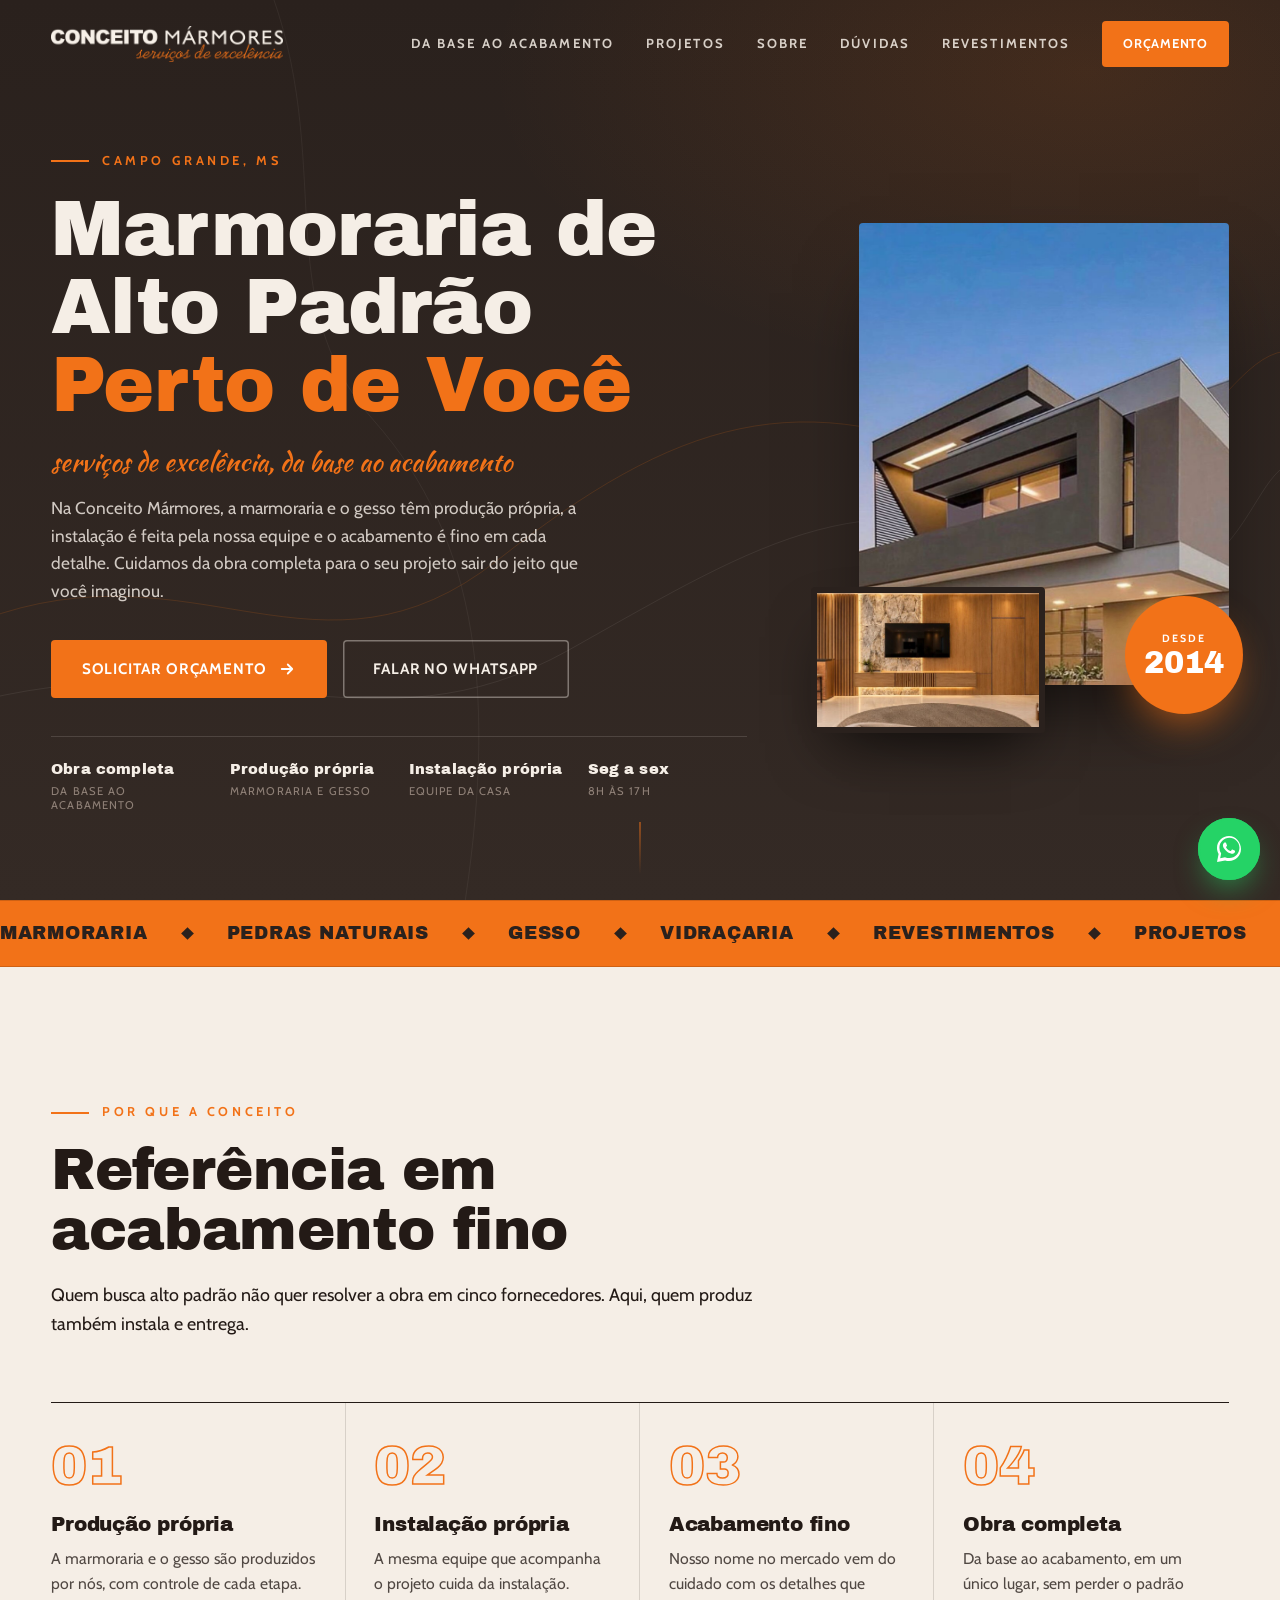
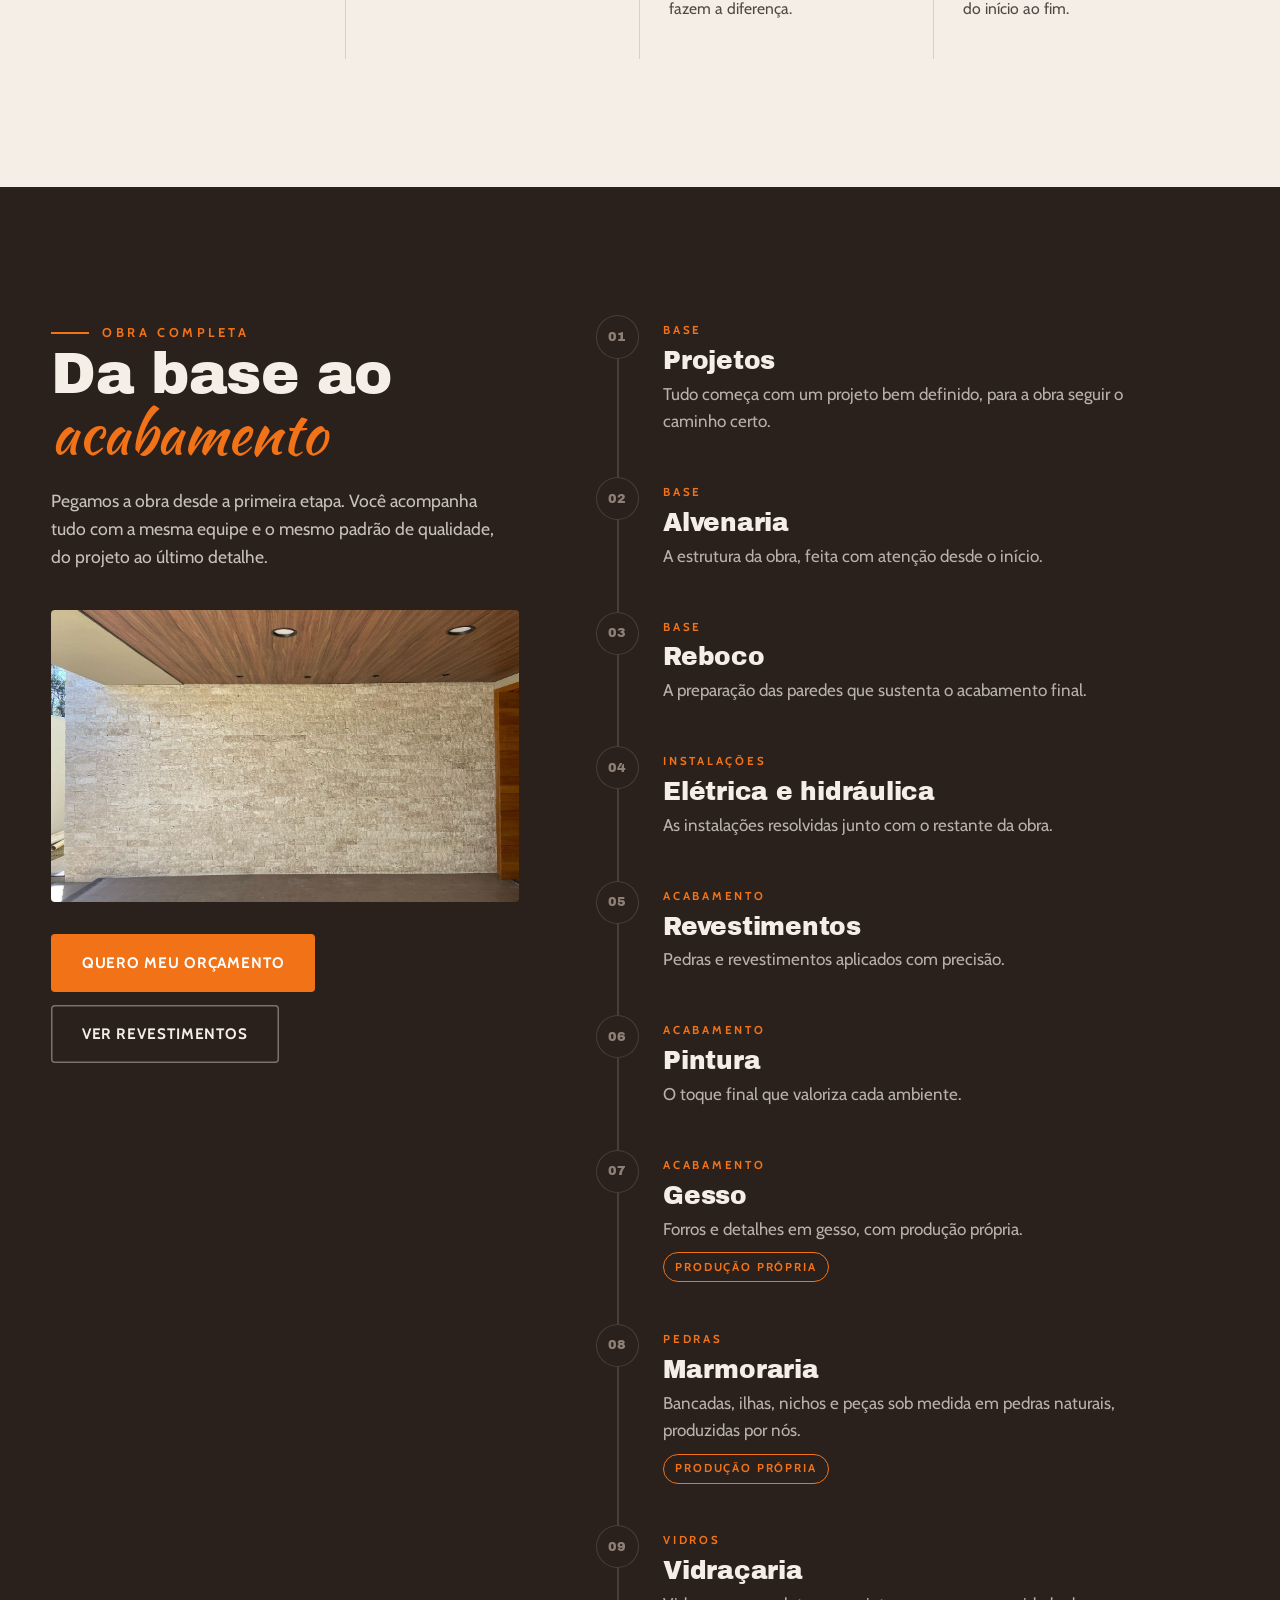
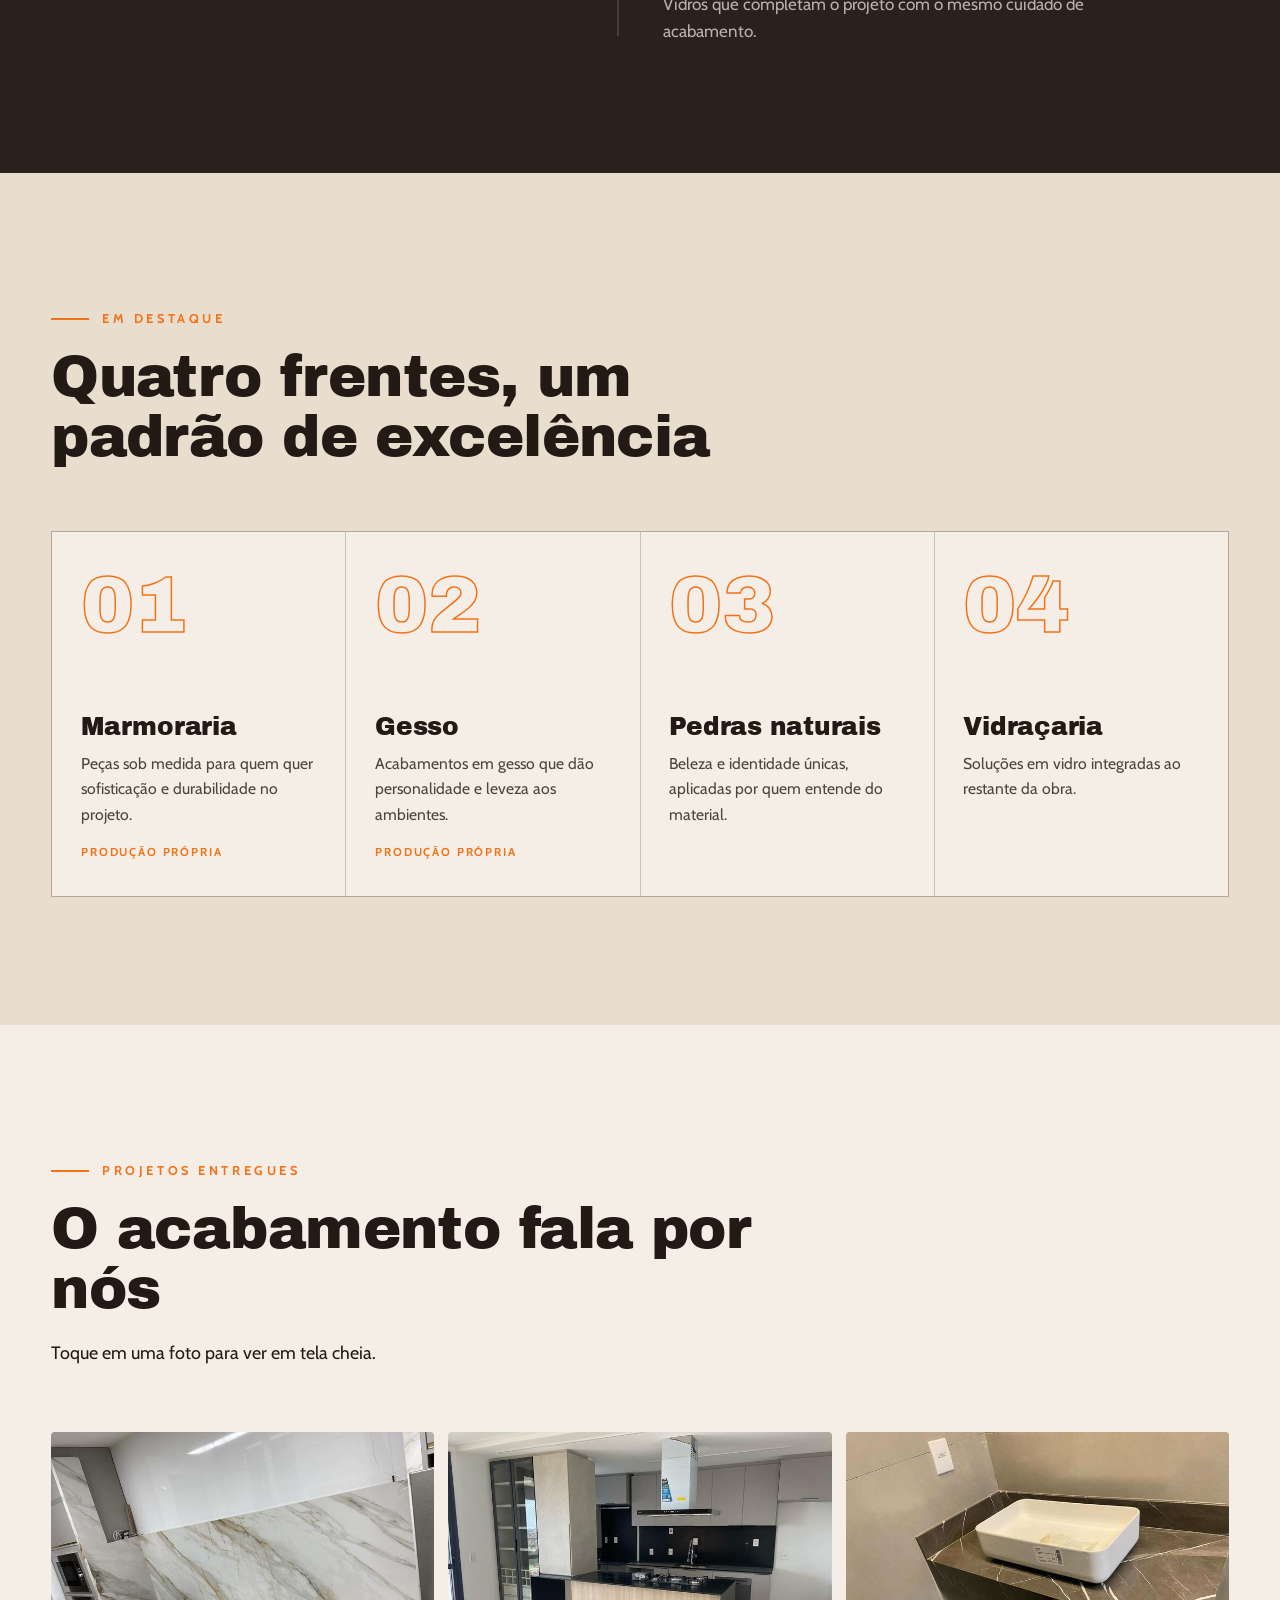
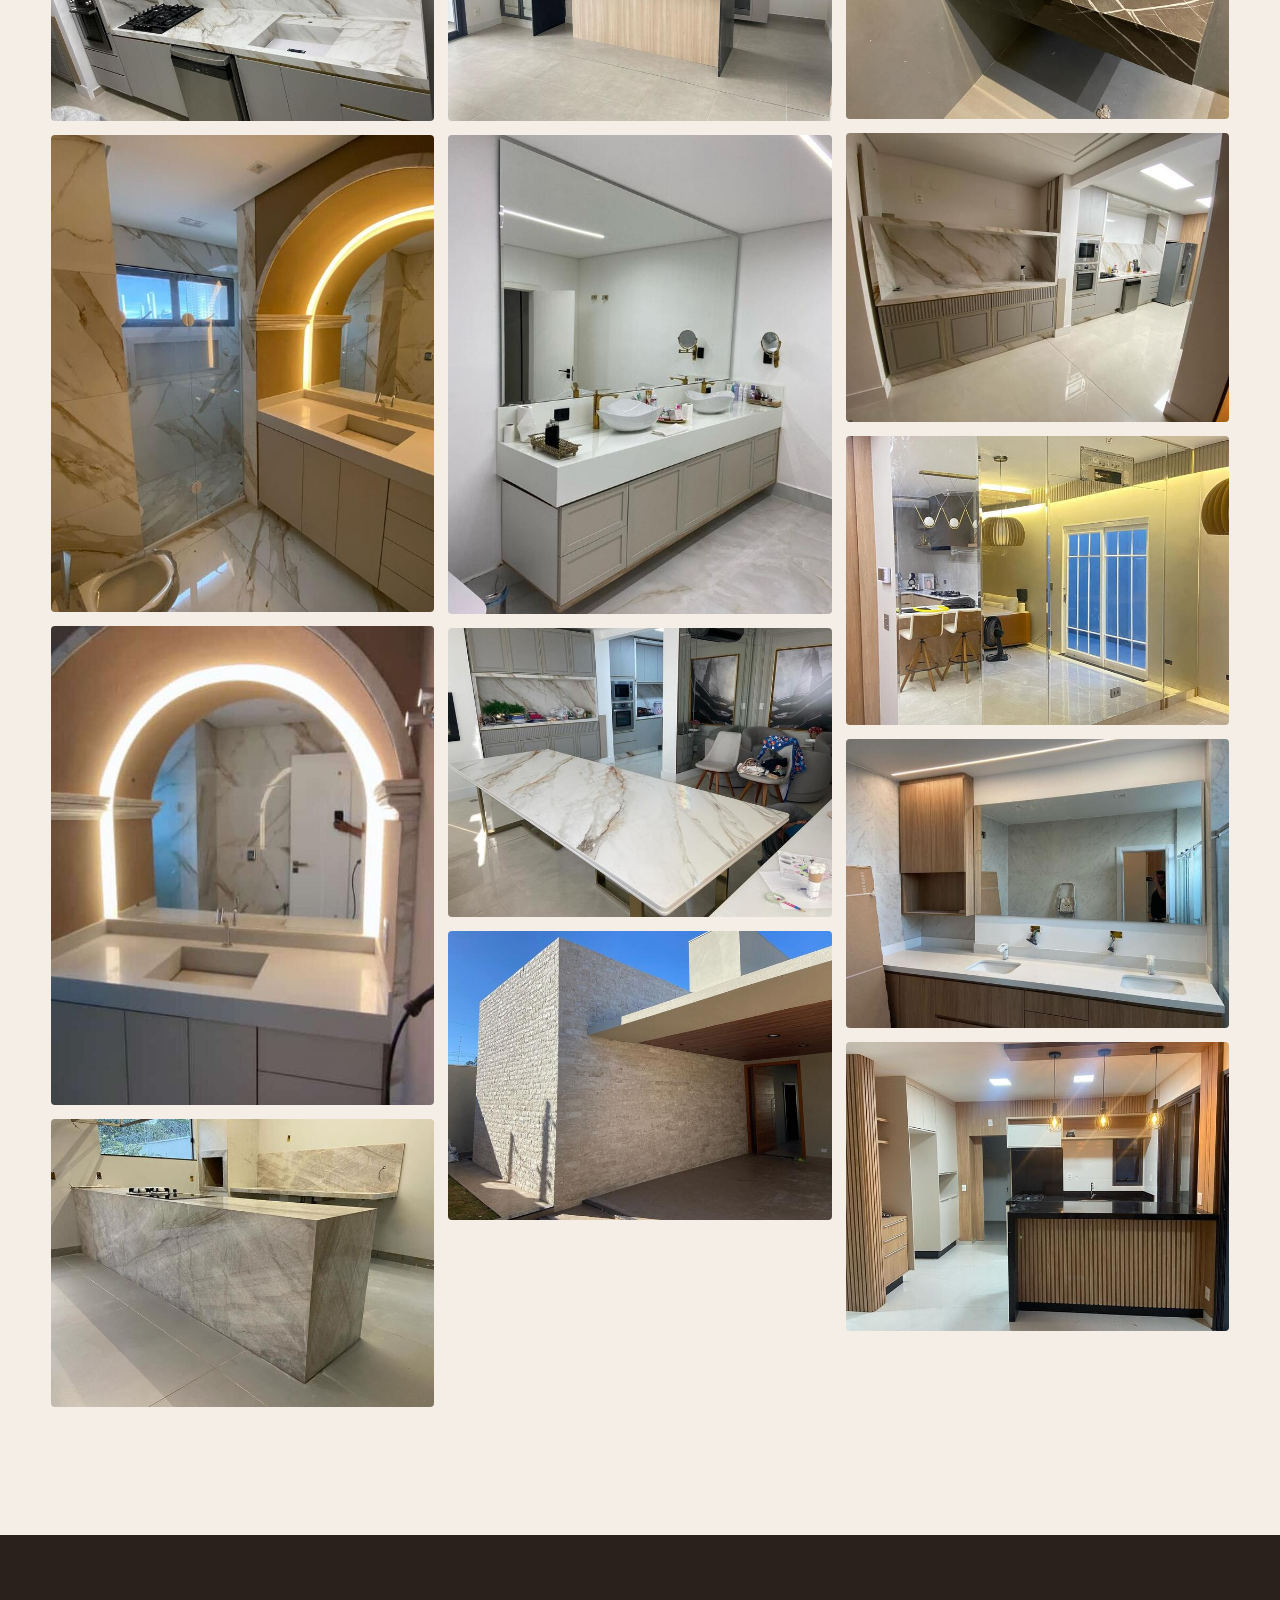
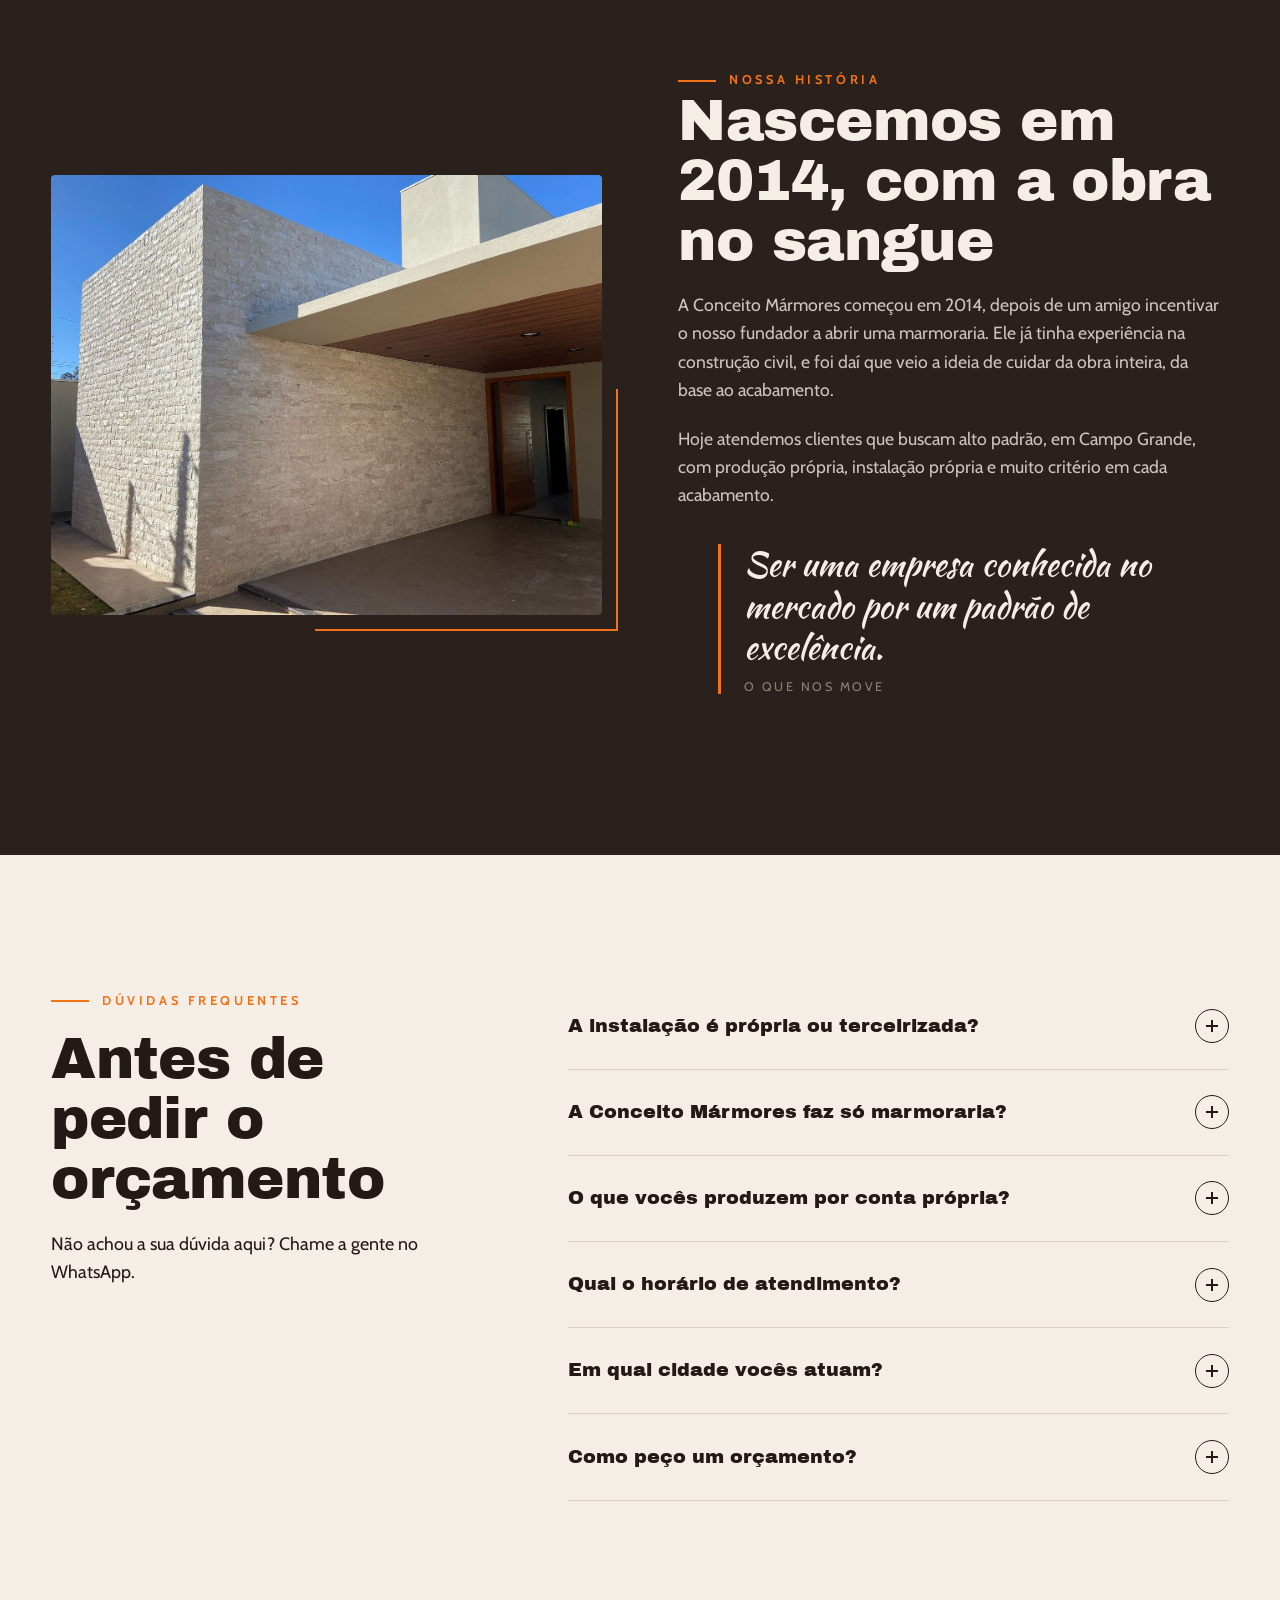
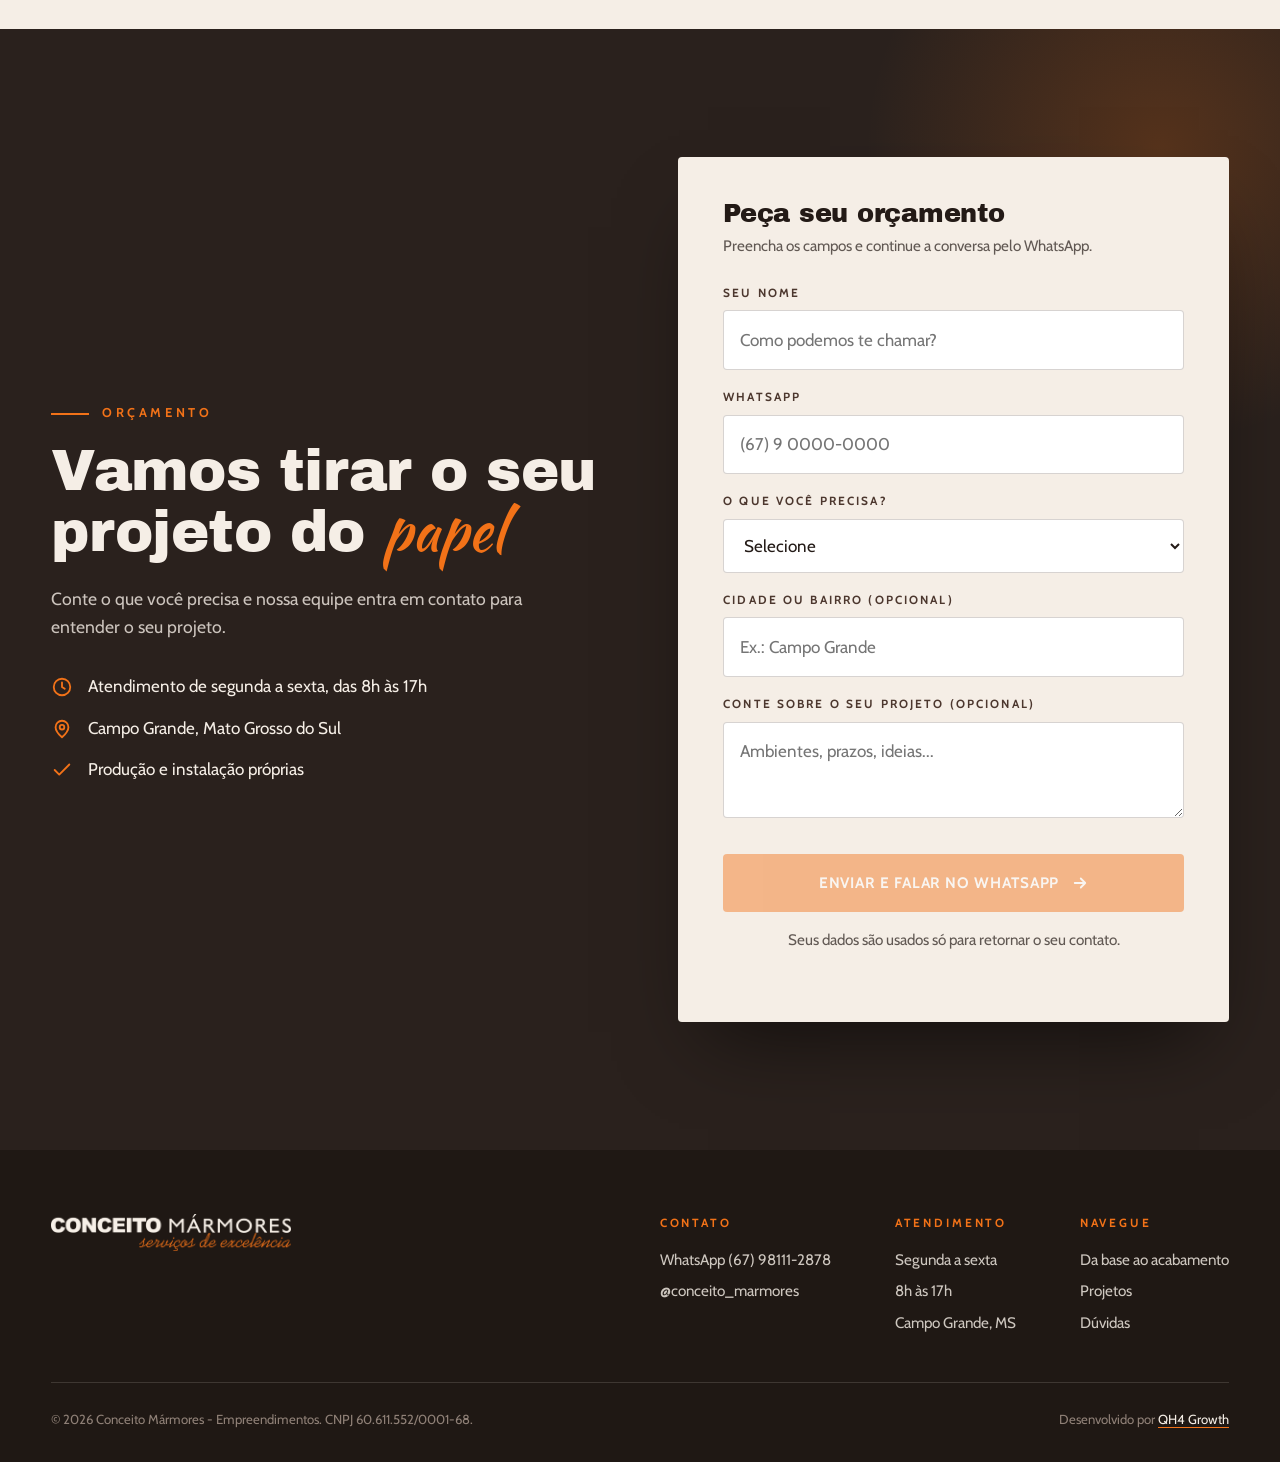
==== commit df25908d: "LP de revestimentos em /revestimentos (mesmo dominio), links cruzados relativos Co-Authored-By: Clau" ====
--- a/index.html
+++ b/index.html
@@ -14,12 +14,11 @@
      'https://www.googletagmanager.com/gtm.js?id='+i+dl;f.parentNode.insertBefore(j,f);
      })(window,document,'script','dataLayer','GTM-XXXXXXX');</script>
      ========================================================== -->
-<script async src="https://www.googletagmanager.com/gtm.js?id=GTM-W8C66KNV"></script>
-<script>
- window.dataLayer = window.dataLayer || [];
- function gtag(){dataLayer.push(arguments);}
- gtag('js', new Date());
-</script>
+<script>(function(w,d,s,l,i){w[l]=w[l]||[];w[l].push({'gtm.start':
+new Date().getTime(),event:'gtm.js'});var f=d.getElementsByTagName(s)[0],
+j=d.createElement(s),dl=l!='dataLayer'?'&l='+l:'';j.async=true;j.src=
+'https://www.googletagmanager.com/gtm.js?id='+i+dl;f.parentNode.insertBefore(j,f);
+})(window,document,'script','dataLayer','GTM-W8C66KNV');</script>
 
 <!-- ==========================================================
      [QH4 SLOT 2] VERIFICAÇÕES DE DOMÍNIO
@@ -63,9 +62,9 @@
      gtag('js',new Date());gtag('config','AW-XXXXXXXXX');</script>
      ========================================================== -->
 
-<title>Revestimentos de Alto Padrão em Campo Grande MS | Conceito Mármores</title>
-<meta name="description" content="Revestimentos de alto padrão perto de você em Campo Grande, MS. Conceito Mármores: instalação própria, acabamento fino e obra completa da base ao acabamento. Peça seu orçamento.">
-<link rel="canonical" href="https://revestimentos.conceitomarmores.com.br/">
+<title>Marmoraria de Alto Padrão em Campo Grande MS | Conceito Mármores</title>
+<meta name="description" content="Marmoraria de alto padrão perto de você em Campo Grande, MS. Conceito Mármores: produção própria, instalação própria e obra completa da base ao acabamento. Peça seu orçamento.">
+<link rel="canonical" href="https://www.conceitomarmores.com.br/">
 <meta name="robots" content="index, follow, max-image-preview:large">
 <meta name="theme-color" content="#2a211d">
 <meta name="author" content="Conceito Mármores">
@@ -74,17 +73,17 @@
 <meta property="og:type" content="website">
 <meta property="og:locale" content="pt_BR">
 <meta property="og:site_name" content="Conceito Mármores">
-<meta property="og:title" content="Revestimentos de Alto Padrão em Campo Grande MS | Conceito Mármores">
-<meta property="og:description" content="Instalação própria, acabamento fino e obra completa da base ao acabamento. Peça seu orçamento de revestimentos com a Conceito Mármores.">
-<meta property="og:url" content="https://revestimentos.conceitomarmores.com.br/">
-<meta property="og:image" content="https://revestimentos.conceitomarmores.com.br/assets/img/og-image.jpg">
+<meta property="og:title" content="Marmoraria de Alto Padrão em Campo Grande MS | Conceito Mármores">
+<meta property="og:description" content="Produção própria, instalação própria e obra completa da base ao acabamento. Peça seu orçamento com a Conceito Mármores.">
+<meta property="og:url" content="https://www.conceitomarmores.com.br/">
+<meta property="og:image" content="https://www.conceitomarmores.com.br/assets/img/og-image.jpg">
 <meta property="og:image:width" content="1200">
 <meta property="og:image:height" content="630">
-<meta property="og:image:alt" content="Revestimentos em pedra, Conceito Mármores, Campo Grande MS">
+<meta property="og:image:alt" content="Conceito Mármores, serviços de excelência em Campo Grande MS">
 <meta name="twitter:card" content="summary_large_image">
-<meta name="twitter:title" content="Revestimentos de Alto Padrão em Campo Grande MS | Conceito Mármores">
-<meta name="twitter:description" content="Instalação própria, acabamento fino e obra completa da base ao acabamento.">
-<meta name="twitter:image" content="https://revestimentos.conceitomarmores.com.br/assets/img/og-image.jpg">
+<meta name="twitter:title" content="Marmoraria de Alto Padrão em Campo Grande MS | Conceito Mármores">
+<meta name="twitter:description" content="Produção própria, instalação própria e obra completa da base ao acabamento.">
+<meta name="twitter:image" content="https://www.conceitomarmores.com.br/assets/img/og-image.jpg">
 
 <link rel="icon" type="image/svg+xml" href="assets/img/favicon.svg">
 <link rel="icon" type="image/png" sizes="32x32" href="assets/img/favicon-32.png">
@@ -94,9 +93,8 @@
 <link rel="preconnect" href="https://fonts.googleapis.com">
 <link rel="preconnect" href="https://fonts.gstatic.com" crossorigin>
 <link href="https://fonts.googleapis.com/css2?family=Archivo+Black&family=Cabin:wght@400;500;700&family=Kaushan+Script&display=swap" rel="stylesheet">
-<link rel="preload" as="image" href="assets/img/fachada-revestimento-pedra.jpg" fetchpriority="high">
+<link rel="preload" as="image" href="assets/img/fachada-alto-padrao.jpg" fetchpriority="high">
 <link rel="stylesheet" href="assets/css/style.css">
-<link rel="stylesheet" href="assets/css/revestimentos.css">
 
 <script type="application/ld+json">
 {
@@ -104,18 +102,18 @@
   "@type": "HomeAndConstructionBusiness",
   "name": "Conceito Mármores",
   "alternateName": "Conceito Mármores - Empreendimentos",
-  "description": "Revestimentos de alto padrão em Campo Grande, MS, com instalação própria e obra completa da base ao acabamento.",
-  "url": "https://revestimentos.conceitomarmores.com.br/",
-  "logo": "https://revestimentos.conceitomarmores.com.br/assets/img/logo-conceito-marmores.png",
-  "image": "https://revestimentos.conceitomarmores.com.br/assets/img/og-image.jpg",
-  "telephone": "+55-67-99211-7332",
+  "description": "Marmoraria de alto padrão em Campo Grande, MS, com produção própria, instalação própria e obra completa da base ao acabamento.",
+  "url": "https://www.conceitomarmores.com.br/",
+  "logo": "https://www.conceitomarmores.com.br/assets/img/logo-conceito-marmores.png",
+  "image": "https://www.conceitomarmores.com.br/assets/img/og-image.jpg",
+  "telephone": "+55-67-98111-2878",
   "foundingDate": "2014",
   "taxID": "60.611.552/0001-68",
   "address": { "@type": "PostalAddress", "addressLocality": "Campo Grande", "addressRegion": "MS", "addressCountry": "BR" },
   "areaServed": { "@type": "City", "name": "Campo Grande" },
   "openingHoursSpecification": [{ "@type": "OpeningHoursSpecification", "dayOfWeek": ["Monday","Tuesday","Wednesday","Thursday","Friday"], "opens": "08:00", "closes": "17:00" }],
   "sameAs": ["https://www.instagram.com/conceito_marmores/"],
-  "knowsAbout": ["Revestimentos", "Pedras naturais", "Marmoraria", "Gesso", "Vidraçaria"]
+  "knowsAbout": ["Marmoraria", "Pedras naturais", "Gesso", "Vidraçaria", "Revestimentos"]
 }
 </script>
 <script type="application/ld+json">
@@ -123,12 +121,12 @@
   "@context": "https://schema.org",
   "@type": "FAQPage",
   "mainEntity": [
-    { "@type": "Question", "name": "A instalação do revestimento é própria ou terceirizada?", "acceptedAnswer": { "@type": "Answer", "text": "A instalação é própria. A equipe da Conceito Mármores cuida da instalação, o que mantém o acabamento fino do início ao fim." } },
-    { "@type": "Question", "name": "A Conceito Mármores faz só revestimentos?", "acceptedAnswer": { "@type": "Answer", "text": "Não. Atuamos na obra completa, da base ao acabamento: projetos, alvenaria, reboco, revestimentos, elétrica, hidráulica, pintura, gesso, marmoraria e vidraçaria." } },
-    { "@type": "Question", "name": "Vocês trabalham com pedras naturais?", "acceptedAnswer": { "@type": "Answer", "text": "Sim. Pedras naturais são um dos nossos destaques." } },
+    { "@type": "Question", "name": "A instalação é própria ou terceirizada?", "acceptedAnswer": { "@type": "Answer", "text": "A instalação é própria. A equipe da Conceito Mármores cuida da instalação, o que mantém o acabamento fino do início ao fim." } },
+    { "@type": "Question", "name": "A Conceito Mármores faz só marmoraria?", "acceptedAnswer": { "@type": "Answer", "text": "Não. Além da marmoraria, atuamos na obra completa, da base ao acabamento: projetos, alvenaria, reboco, revestimentos, elétrica, hidráulica, pintura, gesso, marmoraria e vidraçaria." } },
+    { "@type": "Question", "name": "O que a Conceito Mármores produz por conta própria?", "acceptedAnswer": { "@type": "Answer", "text": "A marmoraria e o gesso têm produção própria." } },
     { "@type": "Question", "name": "Qual o horário de atendimento?", "acceptedAnswer": { "@type": "Answer", "text": "Atendemos de segunda a sexta, das 8h às 17h." } },
     { "@type": "Question", "name": "Em qual cidade a Conceito Mármores atua?", "acceptedAnswer": { "@type": "Answer", "text": "Somos de Campo Grande, Mato Grosso do Sul." } },
-    { "@type": "Question", "name": "Como peço um orçamento?", "acceptedAnswer": { "@type": "Answer", "text": "Preencha o formulário da página ou chame no WhatsApp." } }
+    { "@type": "Question", "name": "Como peço um orçamento?", "acceptedAnswer": { "@type": "Answer", "text": "Preencha o formulário da página ou chame no WhatsApp. Nossa equipe responde com as próximas etapas." } }
   ]
 }
 </script>
@@ -151,84 +149,129 @@
     </a>
     <button class="burger" aria-label="Abrir menu" aria-expanded="false" aria-controls="menu"><span></span><span></span><span></span></button>
     <nav class="nav" id="menu" aria-label="Principal">
-      <a href="#ambientes">Ambientes</a>
-      <a href="#obra">Obra completa</a>
+      <a href="#servicos">Da base ao acabamento</a>
       <a href="#projetos">Projetos</a>
+      <a href="#sobre">Sobre</a>
       <a href="#duvidas">Dúvidas</a>
-      <a href="https://www.conceitomarmores.com.br/" data-x="marmoraria_header">Marmoraria</a>
-      <a class="btn" href="#orcamento">Orçamento</a>
+      <a href="/revestimentos" data-x="revestimentos_header">Revestimentos</a>
+      <a class="btn" id="btn-menu-orcamento" href="#orcamento">Orçamento</a>
     </nav>
   </div>
 </header>
 
 <main id="topo">
 
-  <!-- HERO: foto de tela cheia com overlay -->
-  <section class="rhero">
-    <div class="rhero__bg"><img src="assets/img/fachada-revestimento-pedra.jpg" alt="Fachada de casa com revestimento em pedra, projeto da Conceito Mármores" width="1400" height="1055" fetchpriority="high"></div>
-    <div class="wrap rhero__in">
-      <span class="eyebrow rv">Campo Grande, MS</span>
-      <h1 class="rv" style="--d:.1s">Revestimentos de Alto Padrão <em>Perto de Você</em></h1>
-      <p class="rhero__sub rv" style="--d:.2s">Pedras e revestimentos com instalação própria e acabamento fino. Cuidamos da obra completa, da base ao acabamento.</p>
-      <div class="rhero__cta rv" style="--d:.3s">
-        <a class="btn" href="#orcamento">Solicitar orçamento <svg viewBox="0 0 24 24" fill="none" stroke="currentColor" stroke-width="2.4" stroke-linecap="round" stroke-linejoin="round" aria-hidden="true"><path d="M5 12h14M13 6l6 6-6 6"/></svg></a>
-        <a class="btn btn--ghost" href="#" data-wa="hero">Falar no WhatsApp</a>
-      </div>
-    </div>
-    <ul class="rhero__facts wrap rv" style="--d:.45s">
-      <li><b>Instalação própria</b><span>Equipe da casa</span></li>
-      <li><b>Acabamento fino</b><span>Em cada detalhe</span></li>
-      <li><b>Obra completa</b><span>Da base ao acabamento</span></li>
-      <li><b>Seg a sex</b><span>8h às 17h</span></li>
-    </ul>
-  </section>
-
-  <!-- AMBIENTES: faixa horizontal com scroll -->
-  <section class="sec sec--cream" id="ambientes">
-    <div class="wrap sec__head">
-      <span class="eyebrow rv">Onde a pedra aparece</span>
-      <h2 class="rv" style="--d:.1s">Do lado de fora ao detalhe de dentro</h2>
-      <p class="rv" style="--d:.2s">Fachadas, paredes, bancadas e painéis. O revestimento define a personalidade do ambiente.</p>
-    </div>
-    <div class="rail rv" tabindex="0" aria-label="Ambientes com revestimento, deslize para o lado">
-      <figure class="rail__card"><img src="assets/img/fachada-revestimento-pedra.jpg" alt="Fachada com revestimento em pedra" width="1400" height="1055" loading="lazy"><figcaption><span>01</span>Fachada</figcaption></figure>
-      <figure class="rail__card"><img src="assets/img/parede-pedra-forro-madeira.jpg" alt="Parede de pedra com forro de madeira" width="1400" height="1055" loading="lazy"><figcaption><span>02</span>Parede em pedra</figcaption></figure>
-      <figure class="rail__card"><img src="assets/img/area-gourmet-pedra.jpg" alt="Área gourmet com bancada revestida em pedra" width="1400" height="1055" loading="lazy"><figcaption><span>03</span>Área gourmet</figcaption></figure>
-      <figure class="rail__card"><img src="assets/img/sala-madeira.jpg" alt="Painel de TV com pedra e madeira ripada" width="1147" height="601" loading="lazy"><figcaption><span>04</span>Painel de TV</figcaption></figure>
-      <figure class="rail__card"><img src="assets/img/ilha-quartzito.jpg" alt="Ilha de cozinha em pedra natural" width="1400" height="1050" loading="lazy"><figcaption><span>05</span>Ilha de cozinha</figcaption></figure>
-    </div>
-  </section>
-
-  <!-- OBRA COMPLETA -->
-  <section class="sec robra" id="obra">
-    <div class="wrap robra__grid">
-      <div class="robra__txt">
-        <span class="eyebrow rv">Mais que revestimento</span>
-        <h2 class="rv" style="--d:.1s">Quem aplica a pedra também cuida da <span class="script">obra</span></h2>
-        <p class="rv" style="--d:.2s">Quem busca alto padrão não quer resolver tudo em vários fornecedores. A Conceito Mármores pega a obra da base ao acabamento, com instalação própria.</p>
-        <a class="btn rv" style="--d:.3s" href="#orcamento">Quero meu orçamento</a>
-      </div>
-      <ul class="chips">
-        <li class="rv">Projetos</li><li class="rv">Alvenaria</li><li class="rv">Reboco</li><li class="rv chip--on">Revestimentos</li><li class="rv">Elétrica</li><li class="rv">Hidráulica</li><li class="rv">Pintura</li><li class="rv">Gesso</li><li class="rv">Marmoraria</li><li class="rv">Vidraçaria</li>
-      </ul>
-    </div>
-  </section>
-
-  <!-- PONTE PARA A LP DE MARMORARIA -->
-  <section class="bridge">
-    <div class="wrap bridge__in">
-      <div class="bridge__img rv rv--l"><img src="assets/img/cozinha-calacatta.jpg" alt="Cozinha com bancada e revestimento em pedra clara" width="1400" height="1055" loading="lazy"></div>
-      <div class="bridge__txt">
-        <span class="eyebrow rv">Também somos marmoraria</span>
-        <h2 class="rv" style="--d:.1s">Precisa de bancadas, ilhas e peças sob medida?</h2>
-        <p class="rv" style="--d:.2s">A marmoraria da Conceito Mármores tem produção própria. Veja a página completa de marmoraria de alto padrão.</p>
-        <a class="btn btn--dark rv" style="--d:.3s" href="https://www.conceitomarmores.com.br/" data-x="marmoraria_ponte">Conhecer a marmoraria <svg viewBox="0 0 24 24" fill="none" stroke="currentColor" stroke-width="2.4" stroke-linecap="round" stroke-linejoin="round" aria-hidden="true"><path d="M5 12h14M13 6l6 6-6 6"/></svg></a>
+  <!-- HERO -->
+  <section class="hero">
+    <svg class="vein" viewBox="0 0 1440 900" preserveAspectRatio="none" aria-hidden="true">
+      <path d="M-20 620 C 220 540, 360 700, 560 560 S 900 380, 1120 470 S 1380 300, 1480 360"/>
+      <path d="M-20 700 C 260 640, 420 760, 640 650 S 980 470, 1200 560 S 1400 420, 1480 470"/>
+      <path d="M300 -20 C 380 160, 300 300, 420 420 S 560 700, 520 920"/>
+    </svg>
+    <div class="wrap hero__grid">
+      <div class="hero__txt">
+        <span class="eyebrow rv">Campo Grande, MS</span>
+        <h1 class="rv" style="--d:.1s">Marmoraria de Alto Padrão <em>Perto de Você</em></h1>
+        <span class="hero__loc rv" style="--d:.2s">serviços de excelência, da base ao acabamento</span>
+        <p class="hero__sub rv" style="--d:.28s">Na Conceito Mármores, a marmoraria e o gesso têm produção própria, a instalação é feita pela nossa equipe e o acabamento é fino em cada detalhe. Cuidamos da obra completa para o seu projeto sair do jeito que você imaginou.</p>
+        <div class="hero__cta rv" style="--d:.36s">
+          <a class="btn" id="btn-hero-orcamento" href="#orcamento">Solicitar orçamento
+            <svg viewBox="0 0 24 24" fill="none" stroke="currentColor" stroke-width="2.4" stroke-linecap="round" stroke-linejoin="round" aria-hidden="true"><path d="M5 12h14M13 6l6 6-6 6"/></svg>
+          </a>
+          <a class="btn btn--ghost" id="btn-hero-whatsapp" href="#" data-wa="hero">Falar no WhatsApp</a>
+        </div>
+        <div class="hero__facts rv" style="--d:.46s">
+          <div class="fact"><b>Obra completa</b><span>Da base ao acabamento</span></div>
+          <div class="fact"><b>Produção própria</b><span>Marmoraria e gesso</span></div>
+          <div class="fact"><b>Instalação própria</b><span>Equipe da casa</span></div>
+          <div class="fact"><b>Seg a sex</b><span>8h às 17h</span></div>
+        </div>
+      </div>
+      <div class="hero__media rv rv--r" style="--d:.2s">
+        <div class="hero__main">
+          <img src="assets/img/fachada-alto-padrao.jpg" alt="Fachada de residência de alto padrão com revestimento em pedra, obra da Conceito Mármores" width="1165" height="1400" fetchpriority="high">
+          <span class="hero__frame"></span>
+        </div>
+        <div class="hero__card">
+          <img src="assets/img/sala-madeira.jpg" alt="Sala com painel de madeira e pedra iluminada, projeto da Conceito Mármores" width="1147" height="601" loading="lazy">
+        </div>
+        <div class="hero__badge" aria-hidden="true"><small>desde</small><strong>2014</strong></div>
+      </div>
+    </div>
+    <span class="scroll-hint" aria-hidden="true"></span>
+  </section>
+
+  <!-- MARQUEE -->
+  <div class="marquee" aria-hidden="true">
+    <div class="marquee__track">
+      <div class="marquee__item">Marmoraria <i></i> Pedras naturais <i></i> Gesso <i></i> Vidraçaria <i></i> Revestimentos <i></i> Projetos <i></i> Obra completa <i></i> Acabamento fino <i></i></div>
+      <div class="marquee__item">Marmoraria <i></i> Pedras naturais <i></i> Gesso <i></i> Vidraçaria <i></i> Revestimentos <i></i> Projetos <i></i> Obra completa <i></i> Acabamento fino <i></i></div>
+    </div>
+  </div>
+
+  <!-- DIFERENCIAIS -->
+  <section class="sec sec--cream" id="diferenciais">
+    <div class="wrap">
+      <div class="sec__head">
+        <span class="eyebrow rv">Por que a Conceito</span>
+        <h2 class="rv" style="--d:.1s">Referência em acabamento fino</h2>
+        <p class="rv" style="--d:.2s">Quem busca alto padrão não quer resolver a obra em cinco fornecedores. Aqui, quem produz também instala e entrega.</p>
+      </div>
+      <div class="diffs">
+        <article class="diff rv"><div class="diff__n">01</div><h3>Produção própria</h3><p>A marmoraria e o gesso são produzidos por nós, com controle de cada etapa.</p></article>
+        <article class="diff rv" style="--d:.1s"><div class="diff__n">02</div><h3>Instalação própria</h3><p>A mesma equipe que acompanha o projeto cuida da instalação.</p></article>
+        <article class="diff rv" style="--d:.2s"><div class="diff__n">03</div><h3>Acabamento fino</h3><p>Nosso nome no mercado vem do cuidado com os detalhes que fazem a diferença.</p></article>
+        <article class="diff rv" style="--d:.3s"><div class="diff__n">04</div><h3>Obra completa</h3><p>Da base ao acabamento, em um único lugar, sem perder o padrão do início ao fim.</p></article>
+      </div>
+    </div>
+  </section>
+
+  <!-- DA BASE AO ACABAMENTO -->
+  <section class="sec build" id="servicos">
+    <div class="wrap build__grid">
+      <div class="build__sticky">
+        <span class="eyebrow rv">Obra completa</span>
+        <h2 class="rv" style="--d:.1s">Da base ao <span class="script">acabamento</span></h2>
+        <p class="rv" style="--d:.2s">Pegamos a obra desde a primeira etapa. Você acompanha tudo com a mesma equipe e o mesmo padrão de qualidade, do projeto ao último detalhe.</p>
+        <div class="build__photo rv" style="--d:.2s">
+          <img src="assets/img/parede-pedra-forro-madeira.jpg" alt="Parede de pedra com forro de madeira, acabamento da Conceito Mármores" width="1400" height="1055" loading="lazy">
+        </div>
+        <a class="btn rv" id="btn-servicos-orcamento" href="#orcamento" style="--d:.3s">Quero meu orçamento</a>
+        <a class="btn btn--ghost rv" href="/revestimentos" data-x="revestimentos_ponte" style="--d:.4s;margin-top:.8rem">Ver revestimentos</a>
+      </div>
+      <div class="steps">
+        <span class="steps__fill"></span>
+        <div class="step"><span class="step__dot">01</span><span class="step__tag">Base</span><h3>Projetos</h3><p>Tudo começa com um projeto bem definido, para a obra seguir o caminho certo.</p></div>
+        <div class="step"><span class="step__dot">02</span><span class="step__tag">Base</span><h3>Alvenaria</h3><p>A estrutura da obra, feita com atenção desde o início.</p></div>
+        <div class="step"><span class="step__dot">03</span><span class="step__tag">Base</span><h3>Reboco</h3><p>A preparação das paredes que sustenta o acabamento final.</p></div>
+        <div class="step"><span class="step__dot">04</span><span class="step__tag">Instalações</span><h3>Elétrica e hidráulica</h3><p>As instalações resolvidas junto com o restante da obra.</p></div>
+        <div class="step"><span class="step__dot">05</span><span class="step__tag">Acabamento</span><h3>Revestimentos</h3><p>Pedras e revestimentos aplicados com precisão.</p></div>
+        <div class="step"><span class="step__dot">06</span><span class="step__tag">Acabamento</span><h3>Pintura</h3><p>O toque final que valoriza cada ambiente.</p></div>
+        <div class="step"><span class="step__dot">07</span><span class="step__tag">Acabamento</span><h3>Gesso</h3><p>Forros e detalhes em gesso, com produção própria.</p><span class="step__own">Produção própria</span></div>
+        <div class="step"><span class="step__dot">08</span><span class="step__tag">Pedras</span><h3>Marmoraria</h3><p>Bancadas, ilhas, nichos e peças sob medida em pedras naturais, produzidas por nós.</p><span class="step__own">Produção própria</span></div>
+        <div class="step"><span class="step__dot">09</span><span class="step__tag">Vidros</span><h3>Vidraçaria</h3><p>Vidros que completam o projeto com o mesmo cuidado de acabamento.</p></div>
+      </div>
+    </div>
+  </section>
+
+  <!-- QUATRO FRENTES -->
+  <section class="sec sec--sand" id="frentes">
+    <div class="wrap">
+      <div class="sec__head">
+        <span class="eyebrow rv">Em destaque</span>
+        <h2 class="rv" style="--d:.1s">Quatro frentes, um padrão de excelência</h2>
+      </div>
+      <div class="fronts">
+        <article class="front rv"><span class="front__n">01</span><div><h3>Marmoraria</h3><p>Peças sob medida para quem quer sofisticação e durabilidade no projeto.</p><span class="front__tag">Produção própria</span></div></article>
+        <article class="front rv" style="--d:.1s"><span class="front__n">02</span><div><h3>Gesso</h3><p>Acabamentos em gesso que dão personalidade e leveza aos ambientes.</p><span class="front__tag">Produção própria</span></div></article>
+        <article class="front rv" style="--d:.2s"><span class="front__n">03</span><div><h3>Pedras naturais</h3><p>Beleza e identidade únicas, aplicadas por quem entende do material.</p></div></article>
+        <article class="front rv" style="--d:.3s"><span class="front__n">04</span><div><h3>Vidraçaria</h3><p>Soluções em vidro integradas ao restante da obra.</p></div></article>
       </div>
     </div>
   </section>
 
   <!-- GALERIA -->
-  <section class="sec sec--sand" id="projetos">
+  <section class="sec sec--cream" id="projetos">
     <div class="wrap">
       <div class="sec__head">
         <span class="eyebrow rv">Projetos entregues</span>
@@ -236,14 +279,35 @@
         <p class="rv" style="--d:.2s">Toque em uma foto para ver em tela cheia.</p>
       </div>
       <div class="gallery">
-        <button class="gallery__item rv" data-full="assets/img/fachada-revestimento-pedra.jpg"><img src="assets/img/thumbs/fachada-revestimento-pedra.jpg" alt="Fachada com revestimento em pedra" width="720" height="543" loading="lazy"></button>
-        <button class="gallery__item rv" data-full="assets/img/parede-pedra-forro-madeira.jpg"><img src="assets/img/thumbs/parede-pedra-forro-madeira.jpg" alt="Parede de pedra com forro de madeira" width="720" height="543" loading="lazy"></button>
-        <button class="gallery__item rv" data-full="assets/img/sala-madeira.jpg"><img src="assets/img/thumbs/sala-madeira.jpg" alt="Painel de TV com pedra e madeira ripada" width="720" height="377" loading="lazy"></button>
-        <button class="gallery__item rv" data-full="assets/img/area-gourmet-pedra.jpg"><img src="assets/img/thumbs/area-gourmet-pedra.jpg" alt="Área gourmet com bancada revestida em pedra" width="720" height="543" loading="lazy"></button>
-        <button class="gallery__item rv" data-full="assets/img/ilha-quartzito.jpg"><img src="assets/img/thumbs/ilha-quartzito.jpg" alt="Ilha de cozinha em pedra natural" width="720" height="540" loading="lazy"></button>
-        <button class="gallery__item rv" data-full="assets/img/cozinha-nicho-marmore.jpg"><img src="assets/img/thumbs/cozinha-nicho-marmore.jpg" alt="Cozinha com nicho revestido em pedra clara" width="720" height="543" loading="lazy"></button>
-        <button class="gallery__item rv" data-full="assets/img/cozinha-ripado.jpg"><img src="assets/img/thumbs/cozinha-ripado.jpg" alt="Cozinha com painel ripado e bancada escura" width="720" height="543" loading="lazy"></button>
-        <button class="gallery__item rv" data-full="assets/img/sala-vidro-integrada.jpg"><img src="assets/img/thumbs/sala-vidro-integrada.jpg" alt="Ambientes integrados com vidraçaria" width="720" height="543" loading="lazy"></button>
+        <button class="gallery__item rv" data-full="assets/img/cozinha-calacatta.jpg"><img src="assets/img/thumbs/cozinha-calacatta.jpg" alt="Cozinha com revestimento e bancada em pedra clara de veios dourados" width="720" height="543" loading="lazy"></button>
+        <button class="gallery__item rv" data-full="assets/img/banheiro-marmore-arco.jpg"><img src="assets/img/thumbs/banheiro-marmore-arco.jpg" alt="Banheiro com revestimento em pedra e espelho em arco iluminado" width="578" height="720" loading="lazy"></button>
+        <button class="gallery__item rv" data-full="assets/img/lavabo-arco-iluminado.jpg"><img src="assets/img/thumbs/lavabo-arco-iluminado.jpg" alt="Lavabo com arco iluminado e bancada clara" width="576" height="720" loading="lazy"></button>
+        <button class="gallery__item rv" data-full="assets/img/ilha-quartzito.jpg"><img src="assets/img/thumbs/ilha-quartzito.jpg" alt="Ilha de cozinha revestida em pedra natural" width="720" height="540" loading="lazy"></button>
+        <button class="gallery__item rv" data-full="assets/img/cozinha-ilha-preta.jpg"><img src="assets/img/thumbs/cozinha-ilha-preta.jpg" alt="Cozinha com ilha em pedra escura e armários claros" width="720" height="543" loading="lazy"></button>
+        <button class="gallery__item rv" data-full="assets/img/banheiro-bancada-dupla.jpg"><img src="assets/img/thumbs/banheiro-bancada-dupla.jpg" alt="Banheiro com bancada dupla e espelho amplo" width="576" height="720" loading="lazy"></button>
+        <button class="gallery__item rv" data-full="assets/img/mesa-calacatta.jpg"><img src="assets/img/thumbs/mesa-calacatta.jpg" alt="Mesa em pedra clara com veios dourados" width="720" height="543" loading="lazy"></button>
+        <button class="gallery__item rv" data-full="assets/img/fachada-revestimento-pedra.jpg"><img src="assets/img/thumbs/fachada-revestimento-pedra.jpg" alt="Fachada com revestimento em pedra e beiral de madeira" width="720" height="543" loading="lazy"></button>
+        <button class="gallery__item rv" data-full="assets/img/cuba-apoio-pietra.jpg"><img src="assets/img/thumbs/cuba-apoio-pietra.jpg" alt="Bancada de pedra escura com veios e cuba de apoio" width="720" height="540" loading="lazy"></button>
+        <button class="gallery__item rv" data-full="assets/img/cozinha-nicho-marmore.jpg"><img src="assets/img/thumbs/cozinha-nicho-marmore.jpg" alt="Cozinha com nicho e bancada em pedra clara" width="720" height="543" loading="lazy"></button>
+        <button class="gallery__item rv" data-full="assets/img/sala-vidro-integrada.jpg"><img src="assets/img/thumbs/sala-vidro-integrada.jpg" alt="Ambiente integrado com vidros e iluminação" width="720" height="543" loading="lazy"></button>
+        <button class="gallery__item rv" data-full="assets/img/banheiro-bancada-branca.jpg"><img src="assets/img/thumbs/banheiro-bancada-branca.jpg" alt="Banheiro com bancada branca e nicho em pedra" width="720" height="543" loading="lazy"></button>
+        <button class="gallery__item rv" data-full="assets/img/cozinha-ripado.jpg"><img src="assets/img/thumbs/cozinha-ripado.jpg" alt="Cozinha com bancada em pedra escura e painel ripado" width="720" height="543" loading="lazy"></button>
+      </div>
+    </div>
+  </section>
+
+  <!-- SOBRE -->
+  <section class="sec" id="sobre">
+    <div class="wrap about__grid">
+      <div class="about__img rv rv--l">
+        <img src="assets/img/fachada-revestimento-pedra.jpg" alt="Fachada com revestimento em pedra, projeto da Conceito Mármores" width="1400" height="1055" loading="lazy">
+      </div>
+      <div class="about__txt">
+        <span class="eyebrow rv">Nossa história</span>
+        <h2 class="rv" style="--d:.1s">Nascemos em 2014, com a obra no sangue</h2>
+        <p class="rv" style="--d:.2s">A Conceito Mármores começou em 2014, depois de um amigo incentivar o nosso fundador a abrir uma marmoraria. Ele já tinha experiência na construção civil, e foi daí que veio a ideia de cuidar da obra inteira, da base ao acabamento.</p>
+        <p class="rv" style="--d:.28s">Hoje atendemos clientes que buscam alto padrão, em Campo Grande, com produção própria, instalação própria e muito critério em cada acabamento.</p>
+        <blockquote class="about__quote rv" style="--d:.36s">Ser uma empresa conhecida no mercado por um padrão de excelência.<small>O que nos move</small></blockquote>
       </div>
     </div>
   </section>
@@ -257,12 +321,12 @@
         <p class="rv" style="--d:.2s">Não achou a sua dúvida aqui? Chame a gente no WhatsApp.</p>
       </div>
       <div class="faq rv">
-        <details><summary>A instalação do revestimento é própria ou terceirizada?<i></i></summary><div class="ans">A instalação é própria. A equipe da Conceito Mármores cuida da instalação, o que mantém o acabamento fino do início ao fim.</div></details>
-        <details><summary>A Conceito Mármores faz só revestimentos?<i></i></summary><div class="ans">Não. Atuamos na obra completa, da base ao acabamento: projetos, alvenaria, reboco, revestimentos, elétrica, hidráulica, pintura, gesso, marmoraria e vidraçaria.</div></details>
-        <details><summary>Vocês trabalham com pedras naturais?<i></i></summary><div class="ans">Sim. Pedras naturais são um dos nossos destaques.</div></details>
+        <details><summary>A instalação é própria ou terceirizada?<i></i></summary><div class="ans">A instalação é própria. A equipe da Conceito Mármores cuida da instalação, o que mantém o acabamento fino do início ao fim.</div></details>
+        <details><summary>A Conceito Mármores faz só marmoraria?<i></i></summary><div class="ans">Não. Além da marmoraria, atuamos na obra completa, da base ao acabamento: projetos, alvenaria, reboco, revestimentos, elétrica, hidráulica, pintura, gesso, marmoraria e vidraçaria.</div></details>
+        <details><summary>O que vocês produzem por conta própria?<i></i></summary><div class="ans">A marmoraria e o gesso têm produção própria.</div></details>
         <details><summary>Qual o horário de atendimento?<i></i></summary><div class="ans">Atendemos de segunda a sexta, das 8h às 17h.</div></details>
         <details><summary>Em qual cidade vocês atuam?<i></i></summary><div class="ans">Somos de Campo Grande, Mato Grosso do Sul.</div></details>
-        <details><summary>Como peço um orçamento?<i></i></summary><div class="ans">Preencha o formulário desta página ou chame no WhatsApp.</div></details>
+        <details><summary>Como peço um orçamento?<i></i></summary><div class="ans">Preencha o formulário desta página ou chame no WhatsApp. Nossa equipe responde com as próximas etapas.</div></details>
       </div>
     </div>
   </section>
@@ -272,12 +336,12 @@
     <div class="wrap contact__grid">
       <div class="contact__txt">
         <span class="eyebrow rv">Orçamento</span>
-        <h2 class="rv" style="--d:.1s">Vamos revestir o seu projeto com <span class="script">estilo</span></h2>
+        <h2 class="rv" style="--d:.1s">Vamos tirar o seu projeto do <span class="script">papel</span></h2>
         <p class="rv" style="--d:.2s">Conte o que você precisa e nossa equipe entra em contato para entender o seu projeto.</p>
         <ul class="contact__list rv" style="--d:.3s">
           <li><svg viewBox="0 0 24 24" fill="none" stroke="currentColor" stroke-width="2" stroke-linecap="round" stroke-linejoin="round" aria-hidden="true"><circle cx="12" cy="12" r="9"/><path d="M12 7v5l3 2"/></svg><span>Atendimento de segunda a sexta, das 8h às 17h</span></li>
           <li><svg viewBox="0 0 24 24" fill="none" stroke="currentColor" stroke-width="2" stroke-linecap="round" stroke-linejoin="round" aria-hidden="true"><path d="M12 21s7-6.2 7-11a7 7 0 1 0-14 0c0 4.8 7 11 7 11z"/><circle cx="12" cy="10" r="2.5"/></svg><span>Campo Grande, Mato Grosso do Sul</span></li>
-          <li><svg viewBox="0 0 24 24" fill="none" stroke="currentColor" stroke-width="2" stroke-linecap="round" stroke-linejoin="round" aria-hidden="true"><path d="M20 6 9 17l-5-5"/></svg><span>Instalação própria</span></li>
+          <li><svg viewBox="0 0 24 24" fill="none" stroke="currentColor" stroke-width="2" stroke-linecap="round" stroke-linejoin="round" aria-hidden="true"><path d="M20 6 9 17l-5-5"/></svg><span>Produção e instalação próprias</span></li>
         </ul>
       </div>
       <form class="form rv" id="form-lead" novalidate>
@@ -288,16 +352,19 @@
         <div class="field"><label for="f-servico">O que você precisa?</label>
           <select id="f-servico" name="servico" required>
             <option value="" selected disabled>Selecione</option>
+            <option>Marmoraria</option>
+            <option>Obra completa</option>
+            <option>Pedras naturais</option>
+            <option>Gesso</option>
+            <option>Vidraçaria</option>
             <option>Revestimentos</option>
-            <option>Pedras naturais</option>
-            <option>Obra completa</option>
             <option>Outro</option>
           </select>
         </div>
         <div class="field"><label for="f-cidade">Cidade ou bairro (opcional)</label><input id="f-cidade" name="cidade" type="text" autocomplete="address-level2" placeholder="Ex.: Campo Grande"></div>
         <div class="field"><label for="f-msg">Conte sobre o seu projeto (opcional)</label><textarea id="f-msg" name="mensagem" placeholder="Ambientes, prazos, ideias..."></textarea></div>
         <div class="hp" aria-hidden="true"><label for="f-site">Não preencha</label><input id="f-site" name="site" type="text" tabindex="-1" autocomplete="off"></div>
-        <button class="btn" type="submit" disabled><span>Enviar e falar no WhatsApp</span>
+        <button class="btn" id="btn-form-enviar" type="submit" disabled><span>Enviar e falar no WhatsApp</span>
           <svg viewBox="0 0 24 24" fill="none" stroke="currentColor" stroke-width="2.4" stroke-linecap="round" stroke-linejoin="round" aria-hidden="true"><path d="M5 12h14M13 6l6 6-6 6"/></svg>
         </button>
         <p class="form__note">Seus dados são usados só para retornar o seu contato.</p>
@@ -313,9 +380,9 @@
         <img src="assets/img/logo-conceito-marmores-claro.png" alt="Conceito Mármores, serviços de excelência" width="1000" height="153" loading="lazy">
       </div>
       <div class="footer__cols">
-        <div><h4>Contato</h4><ul><li><a href="#" data-wa="rodape">WhatsApp (67) 99211-7332</a></li><li><a href="https://www.instagram.com/conceito_marmores/" target="_blank" rel="noopener">@conceito_marmores</a></li></ul></div>
+        <div><h4>Contato</h4><ul><li><a id="btn-rodape-whatsapp" href="#" data-wa="rodape">WhatsApp (67) 98111-2878</a></li><li><a href="https://www.instagram.com/conceito_marmores/" target="_blank" rel="noopener">@conceito_marmores</a></li></ul></div>
         <div><h4>Atendimento</h4><ul><li>Segunda a sexta</li><li>8h às 17h</li><li>Campo Grande, MS</li></ul></div>
-        <div><h4>Navegue</h4><ul><li><a href="#ambientes">Ambientes</a></li><li><a href="#projetos">Projetos</a></li><li><a href="#duvidas">Dúvidas</a></li><li><a href="https://www.conceitomarmores.com.br/" data-x="marmoraria_rodape">Marmoraria</a></li></ul></div>
+        <div><h4>Navegue</h4><ul><li><a href="#servicos">Da base ao acabamento</a></li><li><a href="#projetos">Projetos</a></li><li><a href="#duvidas">Dúvidas</a></li></ul></div>
       </div>
     </div>
     <div class="footer__bottom">
@@ -325,7 +392,7 @@
   </div>
 </footer>
 
-<a class="wa-float" href="#" data-wa="flutuante" aria-label="Chamar no WhatsApp">
+<a class="wa-float" id="btn-whatsapp-flutuante" href="#" data-wa="flutuante" aria-label="Chamar no WhatsApp">
   <svg viewBox="0 0 32 32" fill="currentColor" aria-hidden="true"><path d="M16.04 3C9.4 3 4 8.38 4 15.02c0 2.12.55 4.18 1.6 6L4 29l8.17-1.57a12.03 12.03 0 0 0 3.87.63C22.68 28.06 28 22.67 28 16.03 28 9.38 22.68 3 16.04 3zm0 22.04c-1.2 0-2.38-.2-3.5-.6l-.5-.17-4.85.93.96-4.7-.2-.5a9.97 9.97 0 0 1-1.54-5.31c0-5.5 4.5-9.97 10.03-9.97 5.53 0 10.02 4.48 10.02 9.98 0 5.5-4.5 10.34-9.92 10.34zm5.5-7.46c-.3-.15-1.78-.88-2.06-.98-.28-.1-.48-.15-.68.15-.2.3-.78.98-.95 1.18-.18.2-.35.22-.65.08-.3-.15-1.27-.47-2.42-1.5-.9-.8-1.5-1.78-1.67-2.08-.18-.3-.02-.46.13-.6.13-.14.3-.35.45-.52.15-.18.2-.3.3-.5.1-.2.05-.38-.02-.53-.08-.15-.68-1.65-.93-2.25-.25-.58-.5-.5-.68-.5l-.58-.01c-.2 0-.53.08-.8.38-.28.3-1.05 1.03-1.05 2.5s1.08 2.9 1.23 3.1c.15.2 2.1 3.2 5.08 4.5.7.3 1.26.48 1.7.62.72.23 1.37.2 1.88.12.58-.08 1.78-.73 2.03-1.43.25-.7.25-1.3.18-1.43-.08-.13-.28-.2-.58-.35z"/></svg>
 </a>
 
@@ -346,6 +413,6 @@
 
 <script src="assets/js/tracking.js"></script>
 <script src="assets/js/main.js" defer></script>
-<script src="https://app-validacao-lp-sapp-validacao-lp.vercel.app/api/t" data-lp="lp-conceito-revestimentos" defer></script>
+<script src="https://app-validacao-lp-sapp-validacao-lp.vercel.app/api/t" data-lp="lp-conceito-marmores" defer></script>
 </body>
 </html>
